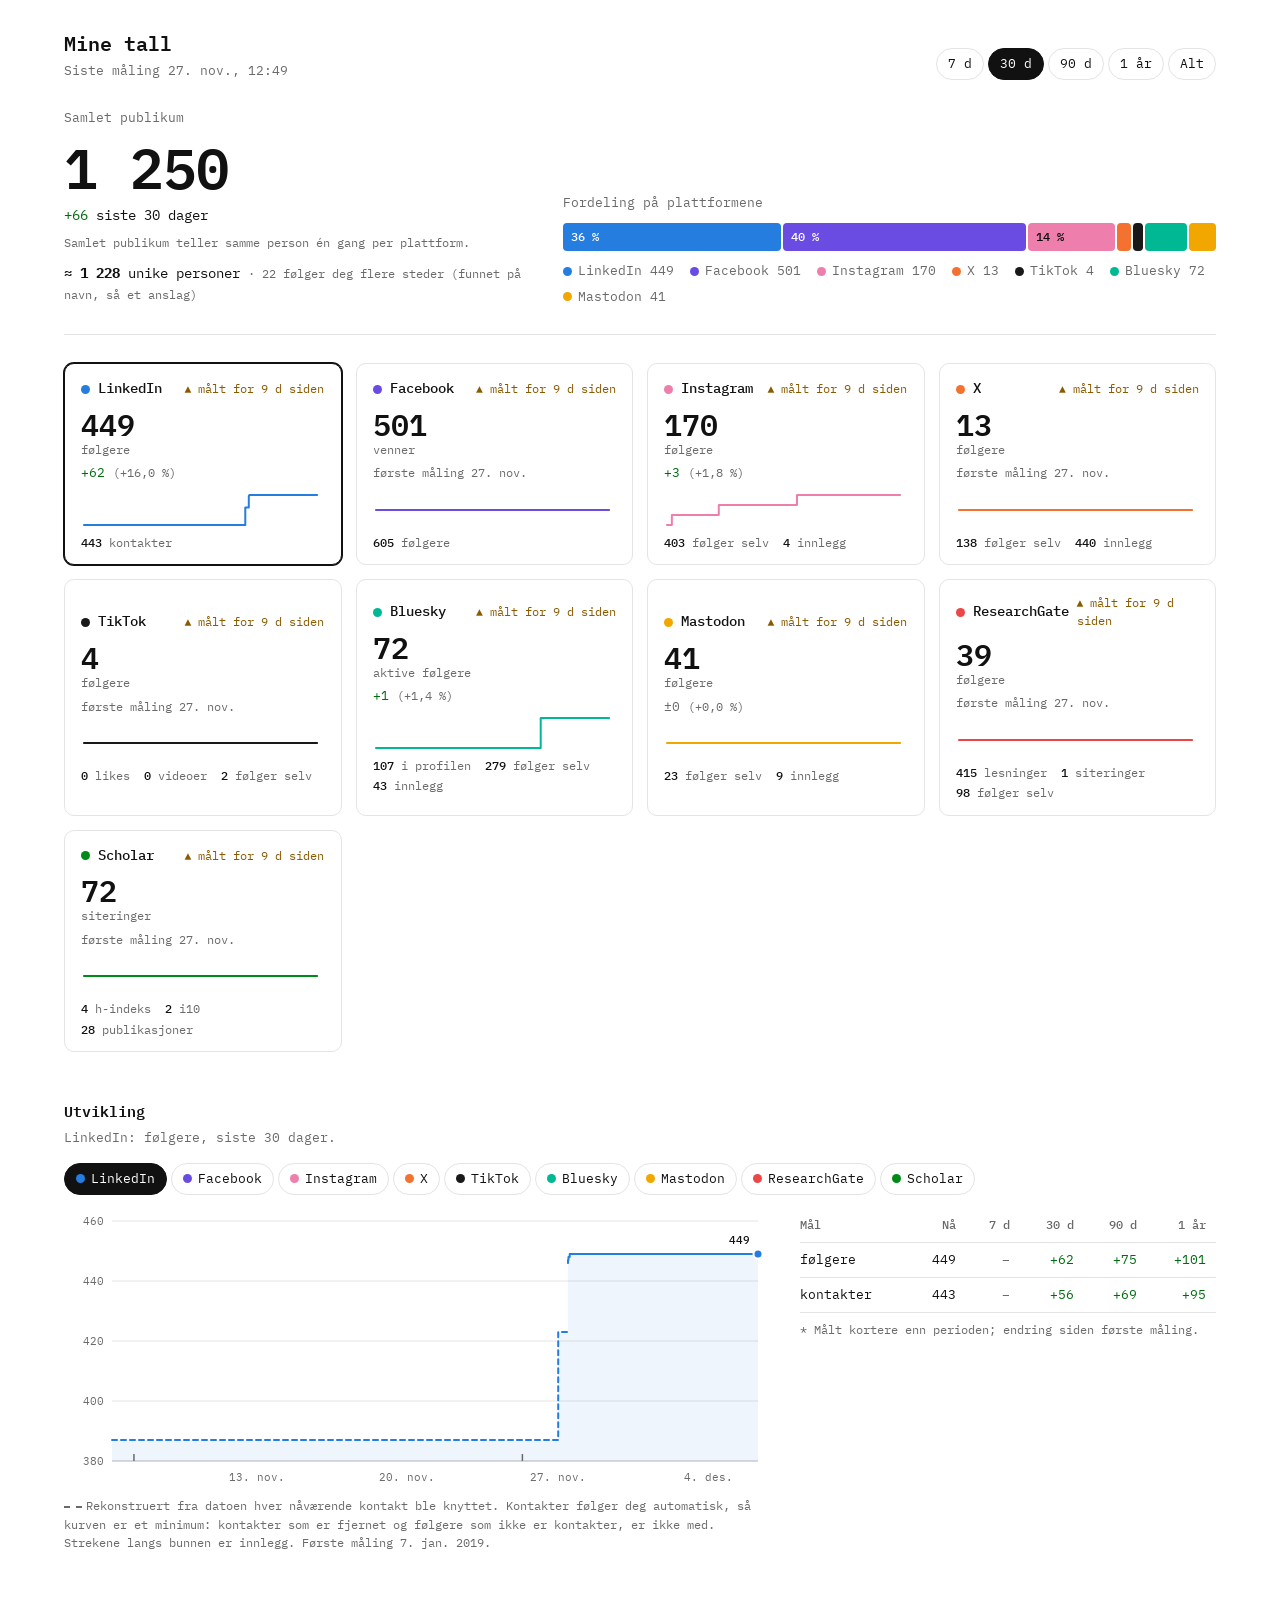
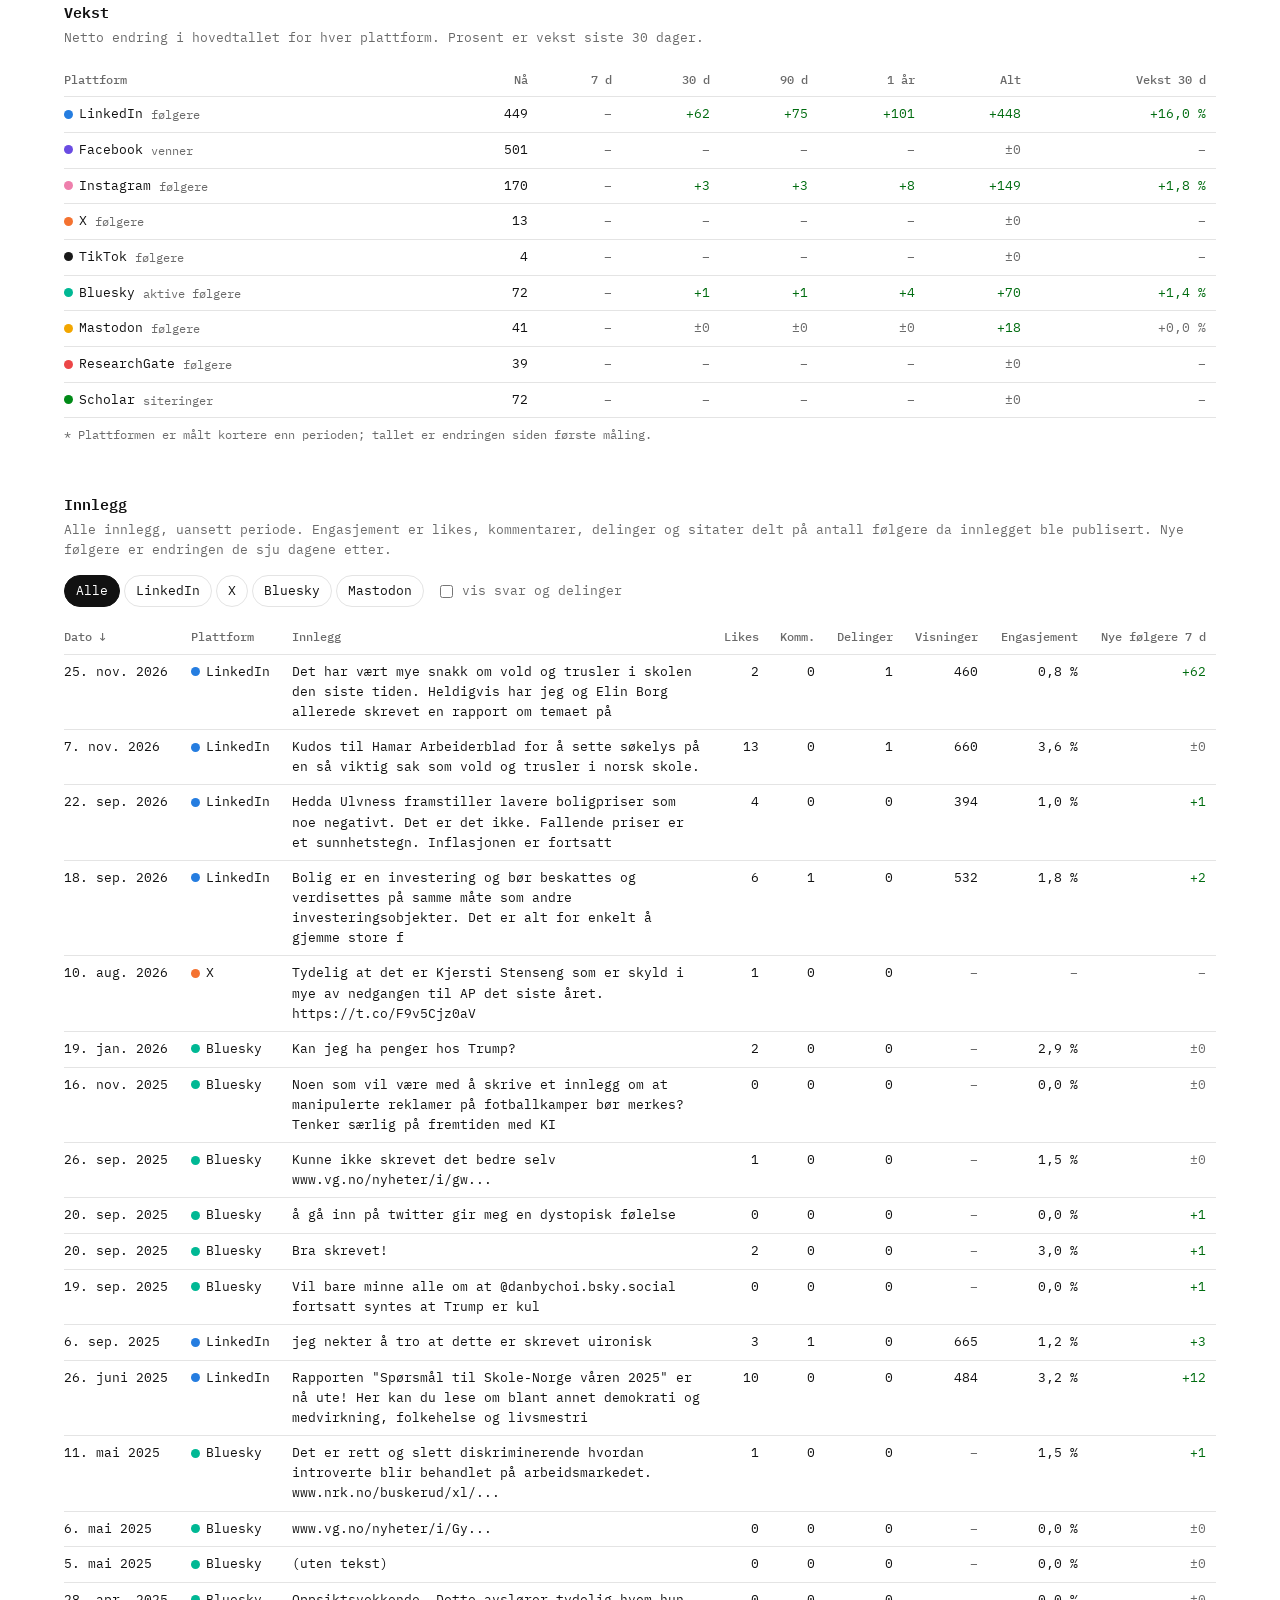
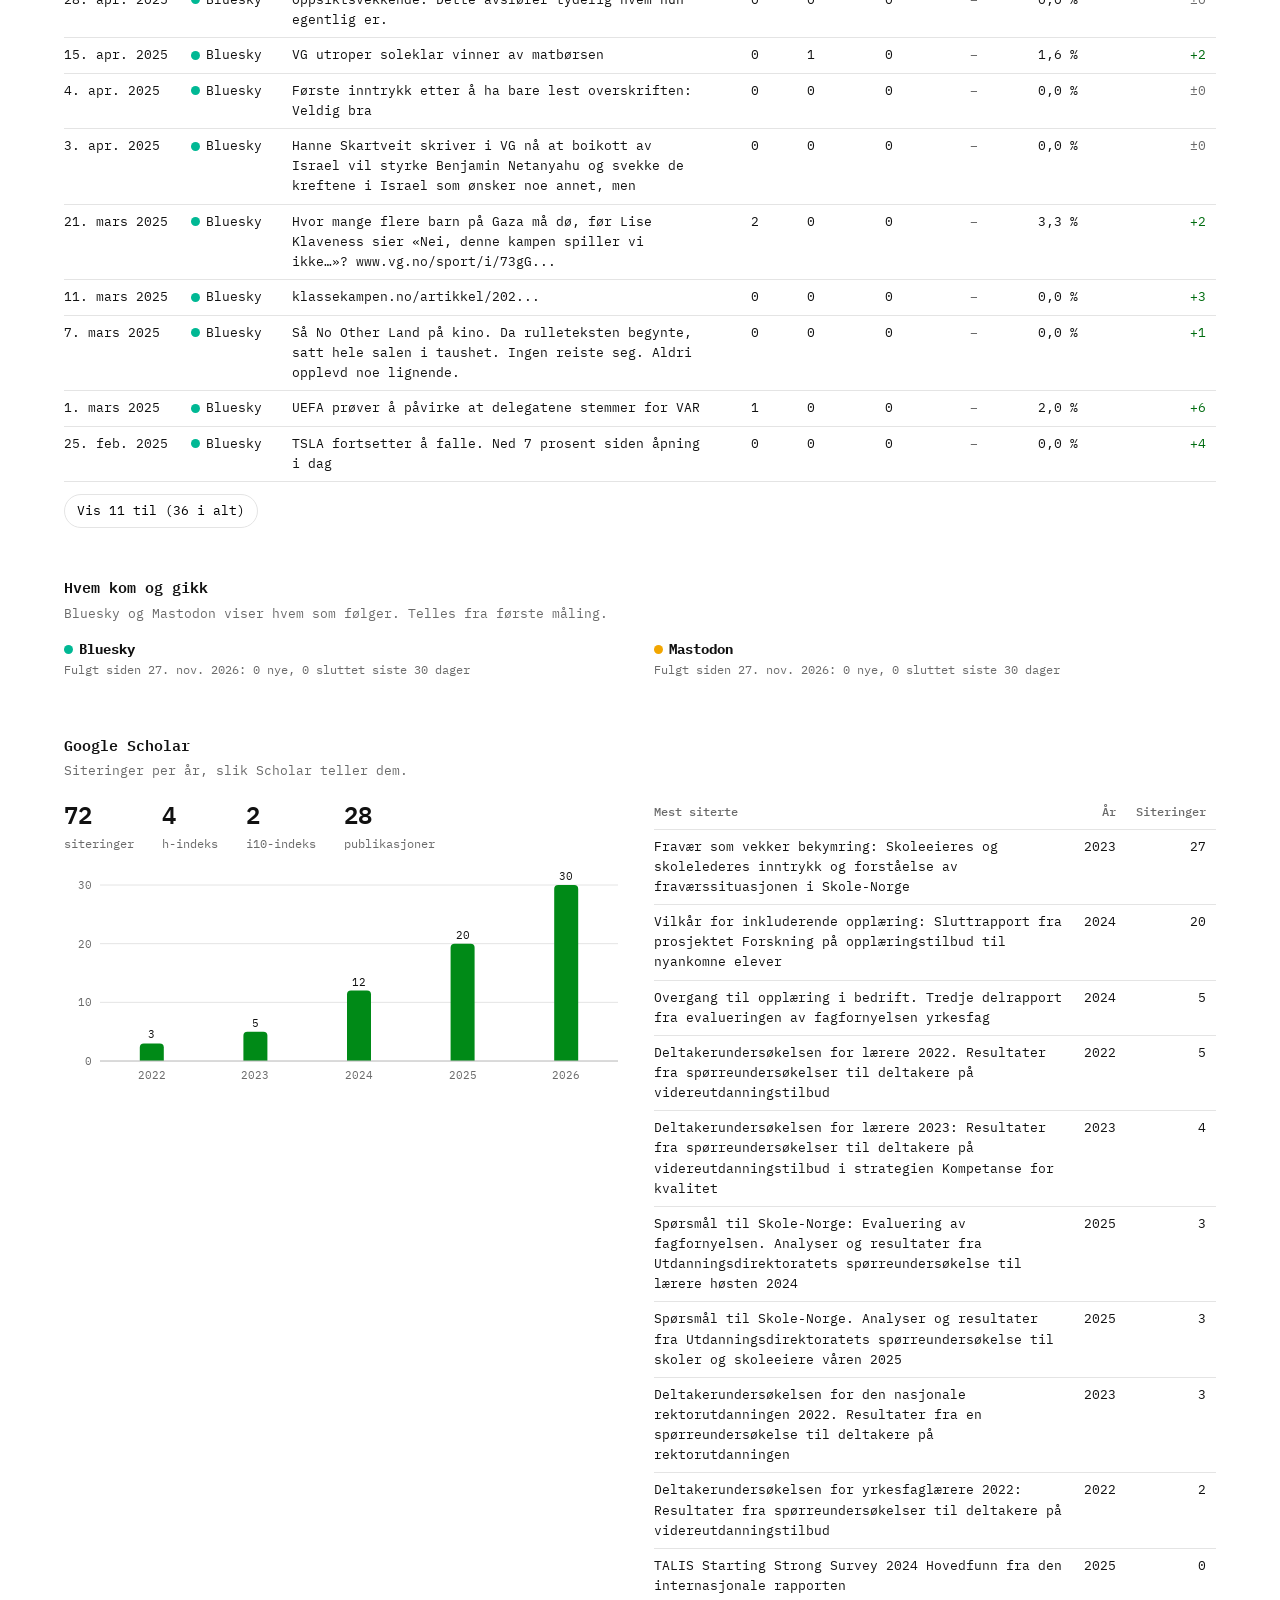
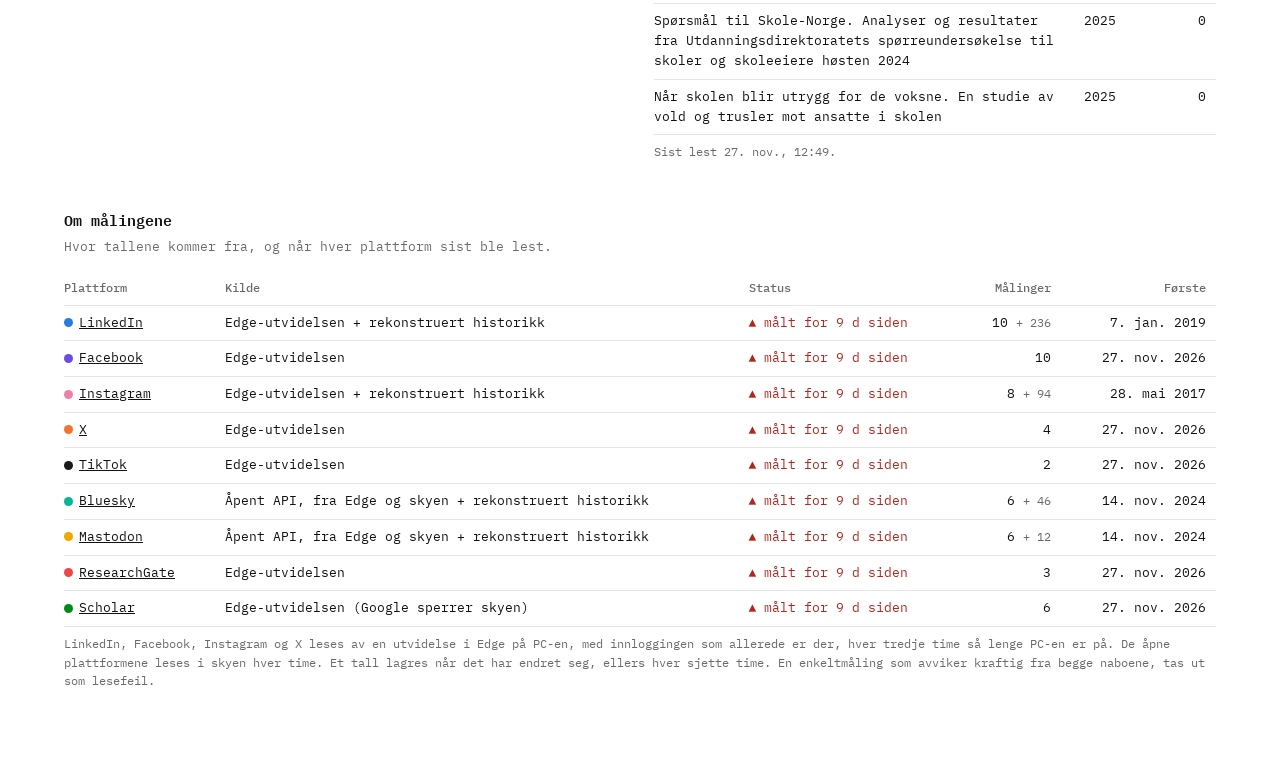
==== tall/index.html @ 657dd89b "Tall: unike personer ved siden av samlet publikum" ====
<!doctype html>
<html lang="nb">
<head>
<meta charset="utf-8">
<meta name="viewport" content="width=device-width, initial-scale=1">
<meta name="robots" content="noindex, nofollow">
<title>Mine tall</title>
<link rel="icon" href="/favicon.svg" type="image/svg+xml">
<link rel="preconnect" href="https://fonts.googleapis.com">
<link rel="preconnect" href="https://fonts.gstatic.com" crossorigin>
<link href="https://fonts.googleapis.com/css2?family=IBM+Plex+Mono:wght@400;500;600&display=swap" rel="stylesheet">
<meta name="theme-color" content="#ffffff">
<style>
:root{
  color-scheme: light only;
  --papir:#ffffff; --plan:#f7f7f7; --blekk:#111111; --gra:#6a6a6a; --svak:#9a9a9a;
  --strek:#e4e4e4; --akse:#c2c2c2; --bla:#0000ee;
  --opp:#006c10; --ned:#b3261e; --advarsel:#8a5a00;
  --mono:'IBM Plex Mono', ui-monospace, 'SFMono-Regular', Menlo, Consolas, monospace;
}
*{box-sizing:border-box}
html,body{background:var(--papir);color:var(--blekk);margin:0}
body{font-family:var(--mono);font-size:14px;line-height:1.55;-webkit-text-size-adjust:100%}
a{color:var(--bla)}
.side{max-width:1200px;margin:0 auto;padding:28px 24px 80px;overflow-x:clip}
header{display:flex;flex-wrap:wrap;gap:12px 24px;align-items:flex-end;justify-content:space-between;margin-bottom:28px}
h1{font-size:20px;font-weight:600;margin:0}
.under{color:var(--gra);font-size:12.5px;margin-top:2px}
h2{font-size:15px;font-weight:600;margin:48px 0 4px}
.h2under{color:var(--gra);font-size:12.5px;margin:0 0 16px}
.perioder{display:flex;gap:4px;flex-wrap:wrap}
.perioder button,.faner button,.filter button{font:inherit;font-size:13px;border:1px solid var(--strek);background:var(--papir);color:var(--blekk);padding:5px 11px;border-radius:999px;cursor:pointer}
.perioder button:hover,.faner button:hover,.filter button:hover{background:var(--plan)}
.perioder button[aria-pressed=true],.faner button[aria-pressed=true],.filter button[aria-pressed=true]{background:var(--blekk);color:var(--papir);border-color:var(--blekk)}
.prikk{display:inline-block;width:9px;height:9px;border-radius:50%;flex:none}

/* Toppen: samlet publikum */
.topp{display:grid;grid-template-columns:minmax(0,1fr) minmax(0,1.4fr);gap:32px;align-items:end;padding-bottom:28px;border-bottom:1px solid var(--strek)}
.helt{font-size:56px;font-weight:600;line-height:1;letter-spacing:-.02em}
.helt-merke{color:var(--gra);font-size:13px;margin-bottom:10px}
.endring{font-size:14px;margin-top:10px}
.opp{color:var(--opp)} .ned{color:var(--ned)} .null{color:var(--gra)}
.fordeling .bar{display:flex;gap:2px;height:28px;margin:8px 0 10px}
.fordeling{min-width:0}
.fordeling .bar div{border-radius:4px;overflow:hidden;color:#fff;font-size:12px;font-weight:500;display:flex;align-items:center;padding-left:8px;white-space:nowrap;overflow:visible;min-width:0}
.fordeling .bar div.lys{color:#0b0b0b}
.forklaring{display:flex;flex-wrap:wrap;gap:6px 16px;font-size:12.5px;color:var(--gra)}
.forklaring span{display:inline-flex;align-items:center;gap:6px}

/* Flisene */
.fliser{display:grid;grid-template-columns:repeat(auto-fill,minmax(250px,1fr));gap:14px;margin-top:28px}
.fliser>*{min-width:0}
.flis{border:1px solid var(--strek);border-radius:10px;padding:14px 16px 12px;cursor:pointer;background:var(--papir);text-align:left;font:inherit;color:inherit;display:block;width:100%}
.flis:hover{border-color:var(--akse)}
.flis[aria-pressed=true]{border-color:var(--blekk);box-shadow:0 0 0 1px var(--blekk)}
.flis .navn{display:flex;align-items:center;gap:8px;font-weight:500}
.flis .status{margin-left:auto;font-size:11.5px;color:var(--svak);font-weight:400}
.flis .status.varsel{color:var(--advarsel)}
.flis .verdi{font-size:30px;font-weight:600;margin-top:8px;line-height:1.1}
.flis .enhet{color:var(--gra);font-size:12px}
.flis .delta{font-size:13px;margin-top:4px}
.flis svg{display:block;margin-top:8px}
.flis .sekundaer{display:flex;flex-wrap:wrap;gap:2px 14px;color:var(--gra);font-size:12px;margin-top:6px}
.flis .sekundaer b{color:var(--blekk);font-weight:500}
.flis.tom .verdi{color:var(--svak);font-size:18px;font-weight:500}

/* Detaljgrafen */
.detalj{display:grid;grid-template-columns:minmax(0,1.7fr) minmax(0,1fr);gap:28px;align-items:start}
.graf{position:relative}
.graf svg{display:block;width:100%;overflow:visible}
.graf text{font-family:var(--mono);font-size:11px;fill:var(--gra)}
.tips{position:absolute;pointer-events:none;background:var(--papir);border:1px solid var(--strek);border-radius:6px;padding:6px 9px;font-size:12px;box-shadow:0 2px 10px rgba(0,0,0,.08);white-space:nowrap;display:none;z-index:5;max-width:320px}
.tips .t{color:var(--gra)}
.tips .tekst{white-space:normal;max-width:300px;color:var(--gra);margin-top:3px}
.faner,.filter{display:flex;flex-wrap:wrap;gap:4px;margin-bottom:14px;align-items:center}
.merknad{color:var(--gra);font-size:12px;margin-top:8px}
.merknad .strek{display:inline-block;width:18px;border-top:2px dashed var(--gra);vertical-align:middle;margin-right:4px}

/* Tabeller */
table{border-collapse:collapse;width:100%;font-size:13px}
th,td{padding:7px 10px;text-align:right;border-bottom:1px solid var(--strek);font-variant-numeric:tabular-nums;vertical-align:top}
th{font-weight:500;color:var(--gra);font-size:12px;white-space:nowrap}
th:first-child,td:first-child{text-align:left;padding-left:0}
td.tekst,th.tekst{text-align:left}
td.tekst{max-width:420px}
td.tekst a{color:var(--blekk);text-decoration:none}
td.tekst a:hover{text-decoration:underline}
th.sorter{cursor:pointer;user-select:none}
th.sorter:hover{color:var(--blekk)}
th[aria-sort]::after{content:" ↓"}
th[aria-sort=ascending]::after{content:" ↑"}
.rull{overflow-x:auto;-webkit-overflow-scrolling:touch}
.plattform{display:inline-flex;align-items:center;gap:6px;white-space:nowrap}
.liten{font-size:12px;color:var(--gra)}
.mer{font:inherit;font-size:13px;margin-top:12px;border:1px solid var(--strek);background:var(--papir);padding:6px 12px;border-radius:999px;cursor:pointer}
label.valg{font-size:12.5px;color:var(--gra);margin-left:8px;display:inline-flex;gap:6px;align-items:center;cursor:pointer}

.to{display:grid;grid-template-columns:1fr 1fr;gap:28px}
.folk ul{list-style:none;padding:0;margin:6px 0 0;font-size:12.5px}
.folk li{padding:3px 0;border-bottom:1px solid var(--strek);display:flex;justify-content:space-between;gap:10px}
.tall3{display:flex;gap:28px;flex-wrap:wrap;margin-bottom:12px}
.tall3 div b{display:block;font-size:24px;font-weight:600}
.tall3 div span{color:var(--gra);font-size:12px}
.feil{color:var(--ned)}

@media (max-width:820px){
  .side{padding:20px 16px 60px}
  .topp,.detalj,.to{grid-template-columns:minmax(0,1fr)}
  .helt{font-size:48px}
  .fliser{grid-template-columns:repeat(2,minmax(0,1fr));gap:10px}
  .flis{padding:12px}
  .flis .navn{flex-wrap:wrap}
  .flis .status{margin-left:0;width:100%}
  .flis .verdi{font-size:24px}
  td.tekst{min-width:220px}
}
</style>
</head>
<body>
<div class="side">
  <header>
    <div>
      <h1>Mine tall</h1>
      <div class="under" id="oppdatert">Laster …</div>
    </div>
    <div class="perioder" id="perioder" role="group" aria-label="Periode"></div>
  </header>

  <section class="topp">
    <div>
      <div class="helt-merke">Samlet publikum</div>
      <div class="helt" id="total">–</div>
      <div class="endring" id="totalEndring"></div>
      <div class="merknad" id="totalMerknad"></div>
      <div class="endring" id="unike"></div>
    </div>
    <div class="fordeling">
      <div class="helt-merke">Fordeling på plattformene</div>
      <div class="bar" id="fordeling" role="img"></div>
      <div class="forklaring" id="fordelingForklaring"></div>
    </div>
  </section>

  <div class="fliser" id="fliser"></div>

  <h2>Utvikling</h2>
  <p class="h2under" id="detaljUnder">Velg en plattform over eller her.</p>
  <div class="faner" id="faner" role="group" aria-label="Plattform"></div>
  <div class="detalj">
    <div>
      <div class="graf" id="graf"></div>
      <div class="merknad" id="grafMerknad"></div>
    </div>
    <div class="rull" id="detaljTabell"></div>
  </div>

  <h2>Vekst</h2>
  <p class="h2under">Netto endring i hovedtallet for hver plattform. Prosent er vekst siste 30 dager.</p>
  <div class="rull" id="vekst"></div>

  <h2>Innlegg</h2>
  <p class="h2under">Alle innlegg, uansett periode. Engasjement er likes, kommentarer, delinger og sitater delt på antall følgere da innlegget ble publisert. Nye følgere er endringen de sju dagene etter.</p>
  <div class="filter" id="innleggFilter"></div>
  <div class="rull" id="innlegg"></div>

  <h2>Hvem kom og gikk</h2>
  <p class="h2under">Bluesky og Mastodon viser hvem som følger. Telles fra første måling.</p>
  <div class="to folk" id="folk"></div>

  <h2>Google Scholar</h2>
  <p class="h2under">Siteringer per år, slik Scholar teller dem.</p>
  <div class="to">
    <div><div class="tall3" id="scholarTall"></div><div class="graf" id="scholarGraf"></div></div>
    <div class="rull" id="scholarPub"></div>
  </div>

  <h2>Om målingene</h2>
  <p class="h2under">Hvor tallene kommer fra, og når hver plattform sist ble lest.</p>
  <div class="rull" id="kilder"></div>
</div>

<div class="tips" id="tips"></div>

<script>
"use strict";
// ---------- Oppsett ----------
const P = {
  linkedin:  { navn: "LinkedIn",  farge: "#257de0", hoved: "folgere", enhet: "følgere", andre: [["kontakter", "kontakter"]], kilde: "Edge-utvidelsen",
    rek: "Rekonstruert fra datoen hver nåværende kontakt ble knyttet. Kontakter følger deg automatisk, så kurven er et minimum: kontakter som er fjernet og følgere som ikke er kontakter, er ikke med.", lenke: "https://www.linkedin.com/in/orjansamuelsen/" },
  facebook:  { navn: "Facebook",  farge: "#6a4ce2", hoved: "venner", enhet: "venner", andre: [["folgere", "følgere"]], kilde: "Edge-utvidelsen",
    rek: "Rekonstruert fra datoen hver nåværende venn ble venn (dataeksport). Venner som er fjernet, er ikke med, så kurven er et minimum.", lenke: "https://www.facebook.com/" },
  instagram: { navn: "Instagram", farge: "#ee7fac", hoved: "folgere", enhet: "følgere", andre: [["folger", "følger selv"], ["innlegg", "innlegg"]], kilde: "Edge-utvidelsen", lenke: "https://www.instagram.com/", lys: true },
  x:         { navn: "X",         farge: "#f47230", hoved: "folgere", enhet: "følgere", andre: [["folger", "følger selv"], ["innlegg", "innlegg"]], kilde: "Edge-utvidelsen", lenke: "https://x.com/orjansamuelsen", lys: true },
  tiktok:    { navn: "TikTok",    farge: "#191919", hoved: "folgere", enhet: "følgere", andre: [["likes", "likes"], ["videoer", "videoer"], ["folger", "følger selv"]], kilde: "Edge-utvidelsen", lenke: "https://www.tiktok.com/@samueelsen" },
  bluesky:   { navn: "Bluesky",   farge: "#00b894", hoved: "folgere_aktive", enhet: "aktive følgere", andre: [["folgere", "i profilen"], ["folger", "følger selv"], ["innlegg", "innlegg"]], kilde: "Åpent API, fra Edge og skyen", lenke: "https://bsky.app/profile/orjansamuelsen.no", lys: true },
  mastodon:  { navn: "Mastodon",  farge: "#f2a600", hoved: "folgere", enhet: "følgere", andre: [["folger", "følger selv"], ["innlegg", "innlegg"]], kilde: "Åpent API, fra Edge og skyen", lenke: "https://mastodon.social/@orjansamuelsen", lys: true },
  researchgate: { navn: "ResearchGate", farge: "#ec4647", hoved: "folgere", enhet: "følgere", andre: [["lesninger", "lesninger"], ["siteringer", "siteringer"], ["folger", "følger selv"]], kilde: "Edge-utvidelsen", lenke: "https://www.researchgate.net/profile/Orjan-Samuelsen-2", ikkePublikum: true },
  scholar:   { navn: "Scholar",   farge: "#008a17", hoved: "siteringer", enhet: "siteringer", andre: [["h_indeks", "h-indeks"], ["i10_indeks", "i10"], ["publikasjoner", "publikasjoner"]], kilde: "Edge-utvidelsen (Google sperrer skyen)", lenke: "https://scholar.google.com/citations?user=1qEn9ZQAAAAJ", ikkePublikum: true },
};
const REKKEFOLGE = ["linkedin", "facebook", "instagram", "x", "tiktok", "bluesky", "mastodon", "researchgate", "scholar"];
const PERIODER = [["7 d", 7], ["30 d", 30], ["90 d", 90], ["1 år", 365], ["Alt", null]];
const DAG = 864e5;
const NAA = Date.now();
const nf = new Intl.NumberFormat("nb-NO");
const pf = new Intl.NumberFormat("nb-NO", { maximumFractionDigits: 1, minimumFractionDigits: 1 });
const datoKort = new Intl.DateTimeFormat("nb-NO", { day: "numeric", month: "short" });
const datoAar = new Intl.DateTimeFormat("nb-NO", { day: "numeric", month: "short", year: "numeric" });
const maaned = new Intl.DateTimeFormat("nb-NO", { month: "short", year: "2-digit" });
const tidF = new Intl.DateTimeFormat("nb-NO", { day: "numeric", month: "short", hour: "2-digit", minute: "2-digit" });

const S = { periode: 30, valgt: "linkedin", innleggFilter: "alle", visSvar: false, sorter: ["tid", -1], visAntall: 25 };
try { Object.assign(S, JSON.parse(localStorage.getItem("tall-valg") || "{}")); } catch (e) {}
function husk() { try { localStorage.setItem("tall-valg", JSON.stringify({ periode: S.periode, valgt: S.valgt })); } catch (e) {} }

// ---------- Data ----------
const D = { serier: {}, innlegg: [], status: {}, scholar: null, folgere: {} };

async function hentTekst(fil) {
  try { const r = await fetch("data/" + fil, { cache: "no-cache" }); return r.ok ? await r.text() : null; } catch (e) { return null; }
}
async function hentJson(fil) { const t = await hentTekst(fil); try { return t ? JSON.parse(t) : null; } catch (e) { return null; } }

function lesCsv(t) {
  if (!t) return [];
  const [hode, ...linjer] = t.trim().split(/\r?\n/);
  const k = hode.split(",");
  return linjer.filter(Boolean).map((l) => { const v = l.split(","); const o = {}; k.forEach((n, i) => (o[n] = v[i])); return o; });
}

// En enkeltmåling som skiller seg kraftig fra begge naboene, mens naboene er enige, er en lesefeil og tas ut.
function rens(punkter) {
  return punkter.filter((p, i) => {
    if (i === 0 || i === punkter.length - 1 || p.kilde === "rekonstruert") return true;
    const a = punkter[i - 1].v, b = punkter[i + 1].v, v = p.v;
    const avvik = (x) => Math.abs(v - x) > Math.max(3, 0.25 * Math.max(x, 1));
    const enige = Math.abs(a - b) <= Math.max(2, 0.1 * Math.max(a, 1));
    return !(avvik(a) && avvik(b) && enige);
  });
}

function serie(pl, maal) { return (D.serier[pl] && D.serier[pl][maal]) || []; }
// Verdien på et tidspunkt: siste måling før eller lik tidspunktet
function verdiVed(s, t) {
  let v; for (const p of s) { if (p.t <= t) v = p; else break; } return v;
}
function siste(s) { return s[s.length - 1]; }

function endring(s, dager) {
  const n = siste(s); if (!n) return null;
  if (dager == null) return { d: n.v - s[0].v, fra: s[0], delvis: false };
  const start = NAA - dager * DAG;
  let f = verdiVed(s, start), delvis = false;
  if (!f) { f = s[0]; delvis = true; }
  if (delvis && n.t - f.t < DAG) return { d: 0, fra: f, delvis, ingen: true, kort: true };
  if (f === n) return { d: 0, fra: f, delvis, ingen: true };
  const forrigeStart = verdiVed(s, start - dager * DAG);
  const forrige = (!delvis && forrigeStart) ? f.v - forrigeStart.v : null;
  return { d: n.v - f.v, fra: f, delvis, forrige, pst: f.v > 0 ? (n.v - f.v) / f.v * 100 : null };
}

// ---------- Format ----------
function tegn(d) { return d > 0 ? "+" + nf.format(d) : d < 0 ? "−" + nf.format(-d) : "±0"; }
function klasse(d) { return d > 0 ? "opp" : d < 0 ? "ned" : "null"; }
function siden(t) {
  const m = (NAA - t) / 6e4;
  if (m < 60) return "for " + Math.max(1, Math.round(m)) + " min siden";
  if (m < 48 * 60) return "for " + Math.round(m / 60) + " t siden";
  return "for " + Math.round(m / 1440) + " d siden";
}
function periodeNavn() { const p = PERIODER.find((x) => x[1] === S.periode); return p ? (p[1] ? "siste " + p[0].replace(" d", " dager").replace("1 år", "året") : "hele perioden") : ""; }
function esc(s) { return String(s ?? "").replace(/[&<>"]/g, (c) => ({ "&": "&amp;", "<": "&lt;", ">": "&gt;", '"': "&quot;" }[c])); }

// ---------- Tips ----------
const tips = document.getElementById("tips");
function visTips(html, x, y) {
  tips.innerHTML = html; tips.style.display = "block";
  const b = tips.offsetWidth, h = tips.offsetHeight;
  let l = x + 14, t = y - h - 10;
  if (l + b > window.innerWidth - 8) l = x - b - 14;
  if (t < 8) t = y + 16;
  tips.style.left = (l + window.scrollX) + "px"; tips.style.top = (t + window.scrollY) + "px";
}
function skjulTips() { tips.style.display = "none"; }

// ---------- Akser ----------
function pene(min, maks, n = 4) {
  if (min === maks) { min = Math.max(0, min - 1); maks = maks + 1; }
  const steg0 = (maks - min) / n, mag = Math.pow(10, Math.floor(Math.log10(steg0)));
  const steg = Math.max(1, [1, 2, 2.5, 5, 10].map((m) => m * mag).find((s) => s >= steg0) || 10 * mag);
  const a = Math.floor(min / steg) * steg, b = Math.ceil(maks / steg) * steg;
  const ut = []; for (let v = a; v <= b + steg / 2; v += steg) ut.push(Math.round(v * 100) / 100);
  return ut;
}
function tidsmerker(fra, til, bredde) {
  const span = til - fra, maks = Math.max(2, Math.floor(bredde / 80));
  const kand = [1, 2, 7, 14, 30.44, 61, 91.3, 182.6, 365.25].map((d) => d * DAG);
  const steg = kand.find((k) => span / k <= maks) || kand[kand.length - 1];
  const ut = [];
  if (steg >= 30 * DAG) {
    const d = new Date(fra); d.setDate(1); d.setHours(0, 0, 0, 0);
    const m = Math.round(steg / (30.44 * DAG));
    while (d.getTime() <= til) { if (d.getTime() >= fra) ut.push({ t: d.getTime(), tekst: maaned.format(d) }); d.setMonth(d.getMonth() + m); }
  } else {
    const d = new Date(fra); d.setHours(0, 0, 0, 0);
    while (d.getTime() <= til) { if (d.getTime() >= fra) ut.push({ t: d.getTime(), tekst: datoKort.format(d) }); d.setTime(d.getTime() + steg); d.setHours(0, 0, 0, 0); }
  }
  return ut;
}

// ---------- Linjegraf ----------
function linjegraf(el, s, o) {
  el.innerHTML = "";
  const B = el.clientWidth || 600, H = o.hoyde || 280, ml = 48, mr = 14, mt = 12, mb = 28;
  if (!s.length) { el.innerHTML = `<div class="merknad" style="height:${H}px;display:flex;align-items:center;justify-content:center;border:1px dashed var(--strek);border-radius:8px">Ingen målinger ennå</div>`; return; }
  const fra = Math.max(o.fra ?? s[0].t, s[0].t), til = NAA;
  if (til - fra < DAG) { el.innerHTML = `<div class="merknad" style="height:${H}px;display:flex;flex-direction:column;gap:6px;align-items:center;justify-content:center;border:1px dashed var(--strek);border-radius:8px;text-align:center;padding:16px"><b style="font-size:28px;color:var(--blekk)">${nf.format(siste(s).v)}</b>Målt siden ${tidF.format(new Date(s[0].t))}. Grafen tegnes når det finnes mer enn ett døgn med målinger.</div>`; return; }
  const synlige = s.filter((p) => p.t >= fra);
  const start = verdiVed(s, fra);
  const pkt = (start && start.t < fra ? [{ ...start, t: fra }] : []).concat(synlige);
  if (!pkt.length) pkt.push({ ...siste(s), t: fra });
  pkt.push({ ...siste(pkt), t: til, kunt: true });
  const vs = pkt.map((p) => p.v), lo = Math.min(...vs), hi = Math.max(...vs);
  const yt = pene(lo, hi);
  const y0 = yt[0], y1 = yt[yt.length - 1];
  const X = (t) => ml + (t - fra) / Math.max(1, til - fra) * (B - ml - mr);
  const Y = (v) => mt + (1 - (v - y0) / Math.max(1e-9, y1 - y0)) * (H - mt - mb);
  let svg = `<svg width="${B}" height="${H}" role="img" aria-label="${esc(o.navn)}">`;
  for (const v of yt) svg += `<line x1="${ml}" x2="${B - mr}" y1="${Y(v)}" y2="${Y(v)}" stroke="var(--strek)"/><text x="${ml - 8}" y="${Y(v) + 4}" text-anchor="end">${nf.format(v)}</text>`;
  for (const m of tidsmerker(fra, til, B - ml - mr)) svg += `<text x="${X(m.t)}" y="${H - 8}" text-anchor="middle">${m.tekst}</text>`;
  svg += `<line x1="${ml}" x2="${B - mr}" y1="${H - mb}" y2="${H - mb}" stroke="var(--akse)"/>`;
  // Trappelinje: verdien står til neste måling. Rekonstruert del stiplet.
  const segs = []; let cur = null;
  for (let i = 0; i < pkt.length; i++) {
    const p = pkt[i], r = p.kilde === "rekonstruert";
    if (!cur || cur.r !== r) { if (cur) cur.d += ` L${X(p.t)},${Y(cur.sistV)}`; cur = { r, d: `M${X(p.t)},${Y(p.v)}`, sistV: p.v }; segs.push(cur); }
    else cur.d += ` L${X(p.t)},${Y(cur.sistV)} L${X(p.t)},${Y(p.v)}`;
    cur.sistV = p.v;
  }
  const flate = `M${X(pkt[0].t)},${Y(y0)} ` + pkt.map((p, i) => (i ? `L${X(p.t)},${Y(pkt[i - 1].v)} ` : "") + `L${X(p.t)},${Y(p.v)}`).join(" ") + ` L${X(til)},${Y(y0)} Z`;
  svg += `<path d="${flate}" fill="${o.farge}" fill-opacity="0.08"/>`;
  for (const g of segs) svg += `<path d="${g.d}" fill="none" stroke="${o.farge}" stroke-width="2" stroke-linejoin="round" stroke-linecap="round" ${g.r ? 'stroke-dasharray="5 4"' : ""}/>`;
  // Innlegg som små streker langs bunnen
  const innl = (o.innlegg || []).filter((x) => x.t >= fra);
  for (const x of innl) svg += `<line x1="${X(x.t)}" x2="${X(x.t)}" y1="${H - mb - 7}" y2="${H - mb}" stroke="var(--gra)" stroke-width="1.5"/>`;
  const sl = siste(s);
  svg += `<circle cx="${X(til)}" cy="${Y(sl.v)}" r="4.5" fill="${o.farge}" stroke="var(--papir)" stroke-width="2"/>`;
  svg += `<text x="${X(til) - 8}" y="${Y(sl.v) - 10}" text-anchor="end" style="fill:var(--blekk);font-weight:500">${nf.format(sl.v)}</text>`;
  svg += `<line id="kryss" x1="0" x2="0" y1="${mt}" y2="${H - mb}" stroke="var(--akse)" visibility="hidden"/><circle id="kryssP" r="4.5" fill="${o.farge}" stroke="var(--papir)" stroke-width="2" visibility="hidden"/>`;
  svg += `<rect x="${ml}" y="0" width="${B - ml - mr}" height="${H}" fill="transparent" id="flate"/></svg>`;
  el.innerHTML = svg;
  const flateEl = el.querySelector("#flate"), kryss = el.querySelector("#kryss"), kp = el.querySelector("#kryssP");
  const ekte = s;
  flateEl.addEventListener("mousemove", (e) => {
    const r = el.getBoundingClientRect(), mx = e.clientX - r.left;
    const t = fra + (mx - ml) / (B - ml - mr) * (til - fra);
    const nær = innl.find((x) => Math.abs(X(x.t) - mx) < 4 && e.clientY - r.top > H - mb - 16);
    const p = verdiVed(ekte, t) || ekte[0];
    kryss.setAttribute("x1", mx); kryss.setAttribute("x2", mx); kryss.setAttribute("visibility", "visible");
    kp.setAttribute("cx", mx); kp.setAttribute("cy", Y(p.v)); kp.setAttribute("visibility", "visible");
    let h = `<div class="t">${tidF.format(new Date(t))}</div><b>${nf.format(p.v)}</b> ${esc(o.enhet)}${p.kilde === "rekonstruert" ? ' <span class="t">(rekonstruert)</span>' : ""}`;
    if (nær) h += `<div class="tekst">Innlegg: ${esc(nær.tekst.slice(0, 120))}</div>`;
    visTips(h, e.clientX, e.clientY);
  });
  flateEl.addEventListener("mouseleave", () => { kryss.setAttribute("visibility", "hidden"); kp.setAttribute("visibility", "hidden"); skjulTips(); });
}

function minigraf(s, farge, fra) {
  const B = 220, H = 36;
  const pkt = s.filter((p) => p.t >= fra); const st = verdiVed(s, fra);
  if (st && st.t < fra) pkt.unshift({ ...st, t: fra });
  if (!pkt.length) return "";
  pkt.push({ ...siste(pkt), t: NAA });
  const vs = pkt.map((p) => p.v), lo = Math.min(...vs), hi = Math.max(...vs);
  const t0 = pkt[0].t;
  const X = (t) => 2 + (t - t0) / Math.max(1, NAA - t0) * (B - 8);
  const Y = (v) => hi === lo ? H / 2 : 3 + (1 - (v - lo) / (hi - lo)) * (H - 6);
  let d = `M${X(pkt[0].t)},${Y(pkt[0].v)}`;
  for (let i = 1; i < pkt.length; i++) d += ` L${X(pkt[i].t)},${Y(pkt[i - 1].v)} L${X(pkt[i].t)},${Y(pkt[i].v)}`;
  const sl = pkt[pkt.length - 1];
  return `<svg width="100%" height="${H}" viewBox="0 0 ${B} ${H}" preserveAspectRatio="none" aria-hidden="true"><path d="${d}" fill="none" stroke="${farge}" stroke-width="2" vector-effect="non-scaling-stroke" stroke-linejoin="round"/></svg>`;
}

// ---------- Visning ----------
function fraTid() { return S.periode == null ? -Infinity : NAA - S.periode * DAG; }

function statusFor(pl) {
  const s = serie(pl, P[pl].hoved), st = D.status[pl] || {};
  const sistT = Math.max(s.length ? siste(s).t : 0, st.sist_ok ? Date.parse(st.sist_ok) : 0);
  if (!sistT) return { tekst: st.melding ? "feil: " + st.melding : "ikke målt ennå", varsel: true, sistT };
  const gammel = NAA - sistT > 2 * DAG;
  if (st.ok === false && st.melding) return { tekst: "▲ " + st.melding, varsel: true, sistT };
  return { tekst: (gammel ? "▲ " : "") + "målt " + siden(sistT), varsel: gammel, sistT };
}

function visPerioder() {
  const el = document.getElementById("perioder");
  el.innerHTML = PERIODER.map(([n, d]) => `<button aria-pressed="${S.periode === d}" data-d="${d}">${n}</button>`).join("");
  el.onclick = (e) => { const b = e.target.closest("button"); if (!b) return; S.periode = b.dataset.d === "null" ? null : +b.dataset.d; husk(); alt(); };
}

function visTopp() {
  const fra = fraTid();
  let sum = 0, d = 0, maalt = 0, deler = [], sammenlign = 0, forrige = 0, harForrige = true;
  for (const pl of REKKEFOLGE) {
    if (P[pl].ikkePublikum) continue;
    const s = serie(pl, P[pl].hoved); if (!s.length) continue;
    maalt++; sum += siste(s).v; deler.push([pl, siste(s).v]);
    const e = endring(s, S.periode);
    if (e && !e.ingen) { d += e.d; if (e.forrige == null) harForrige = false; else forrige += e.forrige; }
    else if (e && e.ingen) { if (e.forrige == null) harForrige = false; }
  }
  const antall = REKKEFOLGE.filter((p) => !P[p].ikkePublikum).length;
  document.getElementById("total").textContent = maalt ? nf.format(sum) : "–";
  document.getElementById("totalEndring").innerHTML = maalt
    ? `<span class="${klasse(d)}">${tegn(d)}</span> ${periodeNavn()}` + (harForrige && S.periode ? ` <span class="liten">· forrige periode ${tegn(forrige)}</span>` : "")
    : "";
  document.getElementById("totalMerknad").textContent = (maalt < antall ? `${maalt} av ${antall} plattformer målt. ` : "") + "Samlet publikum teller samme person én gang per plattform."
  // Unike personer: samlet minus dem som er funnet på flere plattformer (sammenstilt på PC-en, navnene publiseres ikke)
  if (D.unike && maalt) {
    const u = sum - D.unike.overlapp;
    document.getElementById("unike").innerHTML = `<b>≈ ${nf.format(u)}</b> unike personer <span class="liten">· ${nf.format(D.unike.paa_flere)} følger deg flere steder (funnet på navn, så et anslag)</span>`;
  }
  const fe = document.getElementById("fordeling");
  fe.innerHTML = deler.map(([pl, v]) => {
    const andel = v / sum * 100;
    return `<div class="${P[pl].lys ? "lys" : ""}" style="flex:${v} 1 0;background:${P[pl].farge}" title="${P[pl].navn}: ${nf.format(v)} (${Math.round(andel)} %)">${andel >= 9 ? Math.round(andel) + " %" : ""}</div>`;
  }).join("");
  fe.setAttribute("aria-label", deler.map(([pl, v]) => `${P[pl].navn} ${v}`).join(", "));
  document.getElementById("fordelingForklaring").innerHTML = deler.map(([pl, v]) => `<span><i class="prikk" style="background:${P[pl].farge}"></i>${P[pl].navn} ${nf.format(v)}</span>`).join("");
}

function visFliser() {
  const fra = fraTid();
  const el = document.getElementById("fliser");
  el.innerHTML = REKKEFOLGE.map((pl) => {
    const c = P[pl], s = serie(pl, c.hoved), st = statusFor(pl);
    if (!s.length) return `<button class="flis tom" data-p="${pl}" aria-pressed="${S.valgt === pl}"><div class="navn"><i class="prikk" style="background:${c.farge}"></i>${c.navn}</div><div class="verdi">venter på første måling</div><div class="sekundaer">${c.andre.map(([m, n]) => { const x = siste(serie(pl, m)); return x ? `<span><b>${nf.format(x.v)}</b> ${n}</span>` : ""; }).join("")}</div><div class="sekundaer">${esc(st.tekst)}</div></button>`;
    const e = endring(s, S.periode);
    let delta = "";
    if (e && !e.ingen) delta = `<span class="${klasse(e.d)}">${tegn(e.d)}</span>` + (e.pst != null ? ` <span class="liten">(${e.pst >= 0 ? "+" : "−"}${pf.format(Math.abs(e.pst))} %)</span>` : "") + (e.delvis ? ` <span class="liten">siden ${datoKort.format(new Date(e.fra.t))}</span>` : "");
    else if (e && e.kort) delta = `<span class="liten">første måling ${datoKort.format(new Date(s[0].t))}</span>`;
    else delta = `<span class="null">±0</span>`;
    const sek = c.andre.map(([m, n]) => { const x = siste(serie(pl, m)); return x ? `<span><b>${nf.format(x.v)}</b> ${n}</span>` : ""; }).join("");
    return `<button class="flis" data-p="${pl}" aria-pressed="${S.valgt === pl}">
      <div class="navn"><i class="prikk" style="background:${c.farge}"></i>${c.navn}<span class="status ${st.varsel ? "varsel" : ""}">${esc(st.tekst)}</span></div>
      <div class="verdi">${nf.format(siste(s).v)}</div><div class="enhet">${c.enhet}</div>
      <div class="delta">${delta}</div>
      ${minigraf(s, c.farge, Math.max(fra, s[0].t))}
      <div class="sekundaer">${sek}</div></button>`;
  }).join("");
  el.onclick = (e) => { const b = e.target.closest(".flis"); if (!b) return; S.valgt = b.dataset.p; husk(); visFliser(); visDetalj(); document.getElementById("faner").scrollIntoView({ behavior: "smooth", block: "start" }); };
}

function visDetalj() {
  const pl = S.valgt, c = P[pl];
  const f = document.getElementById("faner");
  f.innerHTML = REKKEFOLGE.map((p) => `<button aria-pressed="${p === pl}" data-p="${p}"><i class="prikk" style="background:${P[p].farge};margin-right:6px"></i>${P[p].navn}</button>`).join("");
  f.onclick = (e) => { const b = e.target.closest("button"); if (!b) return; S.valgt = b.dataset.p; husk(); visFliser(); visDetalj(); };
  const s = serie(pl, c.hoved);
  const innl = D.innlegg.filter((x) => x.plattform === pl && !x.svar).map((x) => ({ t: Date.parse(x.tid), tekst: x.tekst || "" }));
  document.getElementById("detaljUnder").textContent = `${c.navn}: ${c.enhet}, ${periodeNavn()}.`;
  linjegraf(document.getElementById("graf"), s, { farge: c.farge, fra: S.periode == null ? undefined : fraTid(), navn: c.navn, enhet: c.enhet, innlegg: innl });
  const rek = s.some((p) => p.kilde === "rekonstruert");
  document.getElementById("grafMerknad").innerHTML =
    (rek ? `<span class="strek"></span>${c.rek || "Rekonstruert fra når dagens følgere begynte å følge. Det er et minimum, for de som har sluttet å følge er ikke med."} ` : "") +
    (innl.length ? "Strekene langs bunnen er innlegg. " : "") +
    (s.length ? `Første måling ${datoAar.format(new Date(s[0].t))}.` : "");
  // Tabell med alle mål
  const maal = [[c.hoved, c.enhet], ...c.andre];
  const kol = [["7 d", 7], ["30 d", 30], ["90 d", 90], ["1 år", 365]];
  let h = `<table><thead><tr><th>Mål</th><th>Nå</th>${kol.map((k) => `<th>${k[0]}</th>`).join("")}</tr></thead><tbody>`;
  for (const [m, n] of maal) {
    const ss = serie(pl, m); if (!ss.length) continue;
    h += `<tr><td>${n}</td><td>${nf.format(siste(ss).v)}</td>` + kol.map(([, d]) => { const e = endring(ss, d); return e && !e.ingen && !e.delvis ? `<td class="${klasse(e.d)}">${tegn(e.d)}</td>` : e && e.delvis && !e.ingen ? `<td class="liten" title="siden ${datoKort.format(new Date(e.fra.t))}">${tegn(e.d)}*</td>` : `<td class="null">–</td>`; }).join("") + "</tr>";
  }
  h += `</tbody></table><div class="merknad">* Målt kortere enn perioden; endring siden første måling.</div>`;
  document.getElementById("detaljTabell").innerHTML = h;
}

function visVekst() {
  const kol = [["7 d", 7], ["30 d", 30], ["90 d", 90], ["1 år", 365], ["Alt", null]];
  let h = `<table><thead><tr><th>Plattform</th><th>Nå</th>${kol.map((k) => `<th>${k[0]}</th>`).join("")}<th>Vekst 30 d</th></tr></thead><tbody>`;
  for (const pl of REKKEFOLGE) {
    const c = P[pl], s = serie(pl, c.hoved);
    h += `<tr><td><span class="plattform"><i class="prikk" style="background:${c.farge}"></i>${c.navn}</span> <span class="liten">${c.enhet}</span></td>`;
    if (!s.length) { h += `<td class="null">–</td>` + kol.map(() => `<td class="null">–</td>`).join("") + `<td class="null">–</td></tr>`; continue; }
    h += `<td>${nf.format(siste(s).v)}</td>`;
    for (const [, d] of kol) { const e = endring(s, d); h += e && !e.ingen ? `<td class="${klasse(e.d)}">${tegn(e.d)}${e.delvis ? "*" : ""}</td>` : `<td class="null">–</td>`; }
    const e = endring(s, 30);
    h += e && !e.ingen && e.pst != null ? `<td class="${klasse(e.d)}">${e.pst >= 0 ? "+" : "−"}${pf.format(Math.abs(e.pst))} %${e.delvis ? "*" : ""}</td>` : `<td class="null">–</td>`;
    h += "</tr>";
  }
  document.getElementById("vekst").innerHTML = h + `</tbody></table><div class="merknad">* Plattformen er målt kortere enn perioden; tallet er endringen siden første måling.</div>`;
}

function beregnInnlegg() {
  for (const x of D.innlegg) {
    const t = Date.parse(x.tid), s = serie(x.plattform, P[x.plattform].hoved);
    const f = verdiVed(s, t);
    const sum = (x.likes || 0) + (x.kommentarer || 0) + (x.delinger || 0) + (x.sitater || 0);
    x.t = t; x.samlet = sum;
    x.eng = f && f.v > 0 ? sum / f.v * 100 : null;
    const etter = t + 7 * DAG <= NAA ? verdiVed(s, t + 7 * DAG) : null;
    x.nye = f && etter && etter !== f ? etter.v - f.v : (f && etter ? 0 : null);
  }
}

function visInnlegg() {
  const finnes = REKKEFOLGE.filter((p) => D.innlegg.some((x) => x.plattform === p));
  const fl = document.getElementById("innleggFilter");
  fl.innerHTML = [["alle", "Alle"], ...finnes.map((p) => [p, P[p].navn])].map(([k, n]) => `<button aria-pressed="${S.innleggFilter === k}" data-k="${k}">${n}</button>`).join("")
    + `<label class="valg"><input type="checkbox" id="visSvar" ${S.visSvar ? "checked" : ""}> vis svar og delinger</label>`;
  fl.onclick = (e) => { const b = e.target.closest("button"); if (!b) return; S.innleggFilter = b.dataset.k; S.visAntall = 25; visInnlegg(); };
  fl.querySelector("#visSvar").onchange = (e) => { S.visSvar = e.target.checked; visInnlegg(); };
  const fra = fraTid();
  let r = D.innlegg.filter((x) => (S.innleggFilter === "alle" || x.plattform === S.innleggFilter) && (S.visSvar || !x.svar));
  const [k, ret] = S.sorter;
  r.sort((a, b) => ((a[k] ?? -Infinity) > (b[k] ?? -Infinity) ? 1 : (a[k] ?? -Infinity) < (b[k] ?? -Infinity) ? -1 : 0) * ret);
  const kol = [["tid", "Dato", ""], ["plattform", "Plattform", "tekst"], ["tekst", "Innlegg", "tekst"], ["likes", "Likes", ""], ["kommentarer", "Komm.", ""], ["delinger", "Delinger", ""], ["visninger", "Visninger", ""], ["eng", "Engasjement", ""], ["nye", "Nye følgere 7 d", ""]];
  const tall = (v) => v == null ? `<span class="null">–</span>` : nf.format(v);
  let h = `<table><thead><tr>${kol.map(([n, t, c]) => `<th class="sorter ${c}" data-k="${n}" ${k === n ? `aria-sort="${ret > 0 ? "ascending" : "descending"}"` : ""}>${t}</th>`).join("")}</tr></thead><tbody>`;
  for (const x of r.slice(0, S.visAntall)) {
    h += `<tr><td style="white-space:nowrap">${datoAar.format(new Date(x.t))}</td><td class="tekst"><span class="plattform"><i class="prikk" style="background:${P[x.plattform].farge}"></i>${P[x.plattform].navn}</span></td>
      <td class="tekst"><a href="${esc(x.url)}" target="_blank" rel="noopener">${esc((x.tekst || "(uten tekst)").slice(0, 140))}</a></td>
      <td>${tall(x.likes)}</td><td>${tall(x.kommentarer)}</td><td>${tall(x.delinger)}</td><td>${tall(x.visninger)}</td>
      <td>${x.eng == null ? '<span class="null">–</span>' : pf.format(x.eng) + " %"}</td>
      <td class="${x.nye == null ? "null" : klasse(x.nye)}">${x.nye == null ? "–" : tegn(x.nye)}</td></tr>`;
  }
  if (!r.length) h += `<tr><td colspan="9" class="tekst liten">Ingen innlegg ennå.</td></tr>`;
  h += `</tbody></table>`;
  if (r.length > S.visAntall) h += `<button class="mer" id="mer">Vis ${Math.min(25, r.length - S.visAntall)} til (${r.length} i alt)</button>`;
  const el = document.getElementById("innlegg");
  el.innerHTML = h;
  el.querySelectorAll("th.sorter").forEach((th) => th.onclick = () => { const n = th.dataset.k; S.sorter = [n, S.sorter[0] === n ? -S.sorter[1] : -1]; visInnlegg(); });
  const m = el.querySelector("#mer"); if (m) m.onclick = () => { S.visAntall += 25; visInnlegg(); };
}

function visFolk() {
  const el = document.getElementById("folk");
  let h = "";
  for (const pl of ["bluesky", "mastodon"]) {
    const reg = (D.folgere || {})[pl]; if (!reg) continue;
    const forste = Math.min(...Object.values(reg).map((r) => Date.parse(r.forst)));
    const fra = Math.max(fraTid(), forste + 1);
    const nye = Object.values(reg).filter((r) => Date.parse(r.forst) > forste && Date.parse(r.forst) >= fra).sort((a, b) => b.forst.localeCompare(a.forst));
    const borte = Object.values(reg).filter((r) => r.borte && Date.parse(r.borte) >= fra).sort((a, b) => b.borte.localeCompare(a.borte));
    const lenke = (r) => pl === "bluesky" ? `https://bsky.app/profile/${r.navn}` : `https://mastodon.social/@${r.navn}`;
    const li = (r, t) => `<li><a href="${esc(lenke(r))}" target="_blank" rel="noopener">${esc(r.navn)}</a><span class="liten">${datoKort.format(new Date(t))}</span></li>`;
    h += `<div><b><span class="plattform"><i class="prikk" style="background:${P[pl].farge}"></i>${P[pl].navn}</span></b>
      <div class="liten">Fulgt siden ${datoAar.format(new Date(forste))}: ${nye.length} nye, ${borte.length} sluttet ${periodeNavn()}</div>
      <ul>${nye.slice(0, 12).map((r) => li(r, Date.parse(r.forst))).join("")}${borte.slice(0, 12).map((r) => li(r, Date.parse(r.borte)).replace("<li>", '<li class="ned"><span>sluttet:</span> ')).join("")}</ul></div>`;
  }
  el.innerHTML = h || `<div class="liten">Ingen data ennå.</div>`;
}

function visScholar() {
  const s = D.scholar;
  if (!s) { document.getElementById("scholarTall").innerHTML = `<div class="liten">Ingen data ennå.</div>`; return; }
  document.getElementById("scholarTall").innerHTML = [["siteringer", "siteringer"], ["h_indeks", "h-indeks"], ["i10_indeks", "i10-indeks"]].map(([k, n]) => `<div><b>${nf.format(s[k])}</b><span>${n}</span></div>`).join("") + `<div><b>${nf.format(s.publikasjoner.length)}</b><span>publikasjoner</span></div>`;
  // Søyler per år
  const el = document.getElementById("scholarGraf");
  const aar = Object.keys(s.per_aar).sort(), v = aar.map((a) => s.per_aar[a]);
  const B = el.clientWidth || 500, H = 220, ml = 36, mr = 8, mt = 18, mb = 26;
  const yt = pene(0, Math.max(...v, 1)), y1 = yt[yt.length - 1];
  const band = (B - ml - mr) / aar.length, bw = Math.min(24, band * 0.6);
  const Y = (x) => mt + (1 - x / y1) * (H - mt - mb);
  let g = `<svg width="${B}" height="${H}" role="img" aria-label="Siteringer per år">`;
  for (const t of yt) g += `<line x1="${ml}" x2="${B - mr}" y1="${Y(t)}" y2="${Y(t)}" stroke="var(--strek)"/><text x="${ml - 8}" y="${Y(t) + 4}" text-anchor="end">${t}</text>`;
  aar.forEach((a, i) => {
    const x = ml + band * i + (band - bw) / 2, y = Y(v[i]), h = H - mb - y, r = Math.min(4, h);
    if (h > 0) g += `<path d="M${x},${H - mb} V${y + r} Q${x},${y} ${x + r},${y} H${x + bw - r} Q${x + bw},${y} ${x + bw},${y + r} V${H - mb} Z" fill="${P.scholar.farge}"><title>${a}: ${v[i]} siteringer</title></path>`;
    g += `<text x="${x + bw / 2}" y="${y - 5}" text-anchor="middle" style="fill:var(--blekk)">${v[i]}</text><text x="${x + bw / 2}" y="${H - 8}" text-anchor="middle">${a}</text>`;
  });
  g += `<line x1="${ml}" x2="${B - mr}" y1="${H - mb}" y2="${H - mb}" stroke="var(--akse)"/></svg>`;
  el.innerHTML = g;
  const pub = [...s.publikasjoner].sort((a, b) => b.siteringer - a.siteringer).slice(0, 12);
  document.getElementById("scholarPub").innerHTML = `<table><thead><tr><th class="tekst">Mest siterte</th><th>År</th><th>Siteringer</th></tr></thead><tbody>${pub.map((p) => `<tr><td class="tekst">${esc(p.tittel)}</td><td>${p.aar ?? ""}</td><td>${p.siteringer}</td></tr>`).join("")}</tbody></table><div class="merknad">Sist lest ${tidF.format(new Date(s.tid))}.</div>`;
}

function visKilder() {
  let h = `<table><thead><tr><th>Plattform</th><th class="tekst">Kilde</th><th class="tekst">Status</th><th>Målinger</th><th>Første</th></tr></thead><tbody>`;
  for (const pl of REKKEFOLGE) {
    const c = P[pl], s = serie(pl, c.hoved), st = statusFor(pl);
    const rek = s.filter((p) => p.kilde === "rekonstruert").length;
    h += `<tr><td><a class="plattform" href="${c.lenke}" target="_blank" rel="noopener" style="color:inherit"><i class="prikk" style="background:${c.farge}"></i>${c.navn}</a></td>
      <td class="tekst">${c.kilde}${rek ? " + rekonstruert historikk" : ""}</td><td class="tekst ${st.varsel ? "feil" : ""}">${esc(st.tekst)}</td>
      <td>${nf.format(s.length - rek)}${rek ? ` <span class="liten">+ ${rek}</span>` : ""}</td><td>${s.length ? datoAar.format(new Date(s[0].t)) : "–"}</td></tr>`;
  }
  h += `</tbody></table><div class="merknad">LinkedIn, Facebook, Instagram og X leses av en utvidelse i Edge på PC-en, med innloggingen som allerede er der, hver tredje time så lenge PC-en er på. De åpne plattformene leses i skyen hver time. Et tall lagres når det har endret seg, ellers hver sjette time. En enkeltmåling som avviker kraftig fra begge naboene, tas ut som lesefeil.</div>`;
  document.getElementById("kilder").innerHTML = h;
}

function alt() {
  visPerioder(); visTopp(); visFliser(); visDetalj(); visVekst(); visInnlegg(); visFolk(); visScholar(); visKilder();
}

async function start() {
  const [sky, edge, hist, isky, iedge, sch, sche, ssky, sedge, folg, unike] = await Promise.all([
    hentTekst("sky.csv"), hentTekst("edge.csv"), hentTekst("historikk.csv"),
    hentJson("innlegg_sky.json"), hentJson("innlegg_edge.json"), hentJson("scholar_sky.json"), hentJson("scholar_edge.json"),
    hentJson("status_sky.json"), hentJson("status_edge.json"), hentJson("folgere_sky.json"), hentJson("unike.json"),
  ]);
  const rader = [...lesCsv(hist), ...lesCsv(sky), ...lesCsv(edge)];
  for (const r of rader) {
    const v = Number(r.verdi), t = Date.parse(r.tid);
    if (!P[r.plattform] || !Number.isFinite(v) || !Number.isFinite(t)) continue;
    ((D.serier[r.plattform] ||= {})[r.maal] ||= []).push({ t, v, kilde: r.kilde });
  }
  for (const pl in D.serier) for (const m in D.serier[pl]) {
    const s = D.serier[pl][m].sort((a, b) => a.t - b.t);
    // Rekonstruert historikk gjelder bare før første faktiske måling
    const forsteEkte = s.find((p) => p.kilde !== "rekonstruert");
    const ss = forsteEkte ? s.filter((p) => p.kilde !== "rekonstruert" || p.t < forsteEkte.t) : s;
    if (forsteEkte) for (const p of ss) if (p.kilde === "rekonstruert" && p.v > forsteEkte.v) p.v = forsteEkte.v;
    D.serier[pl][m] = rens(ss);
  }
  // Samme innlegg kan komme fra både skyen og Edge; siste kilde (Edge) vinner
  const innl = new Map();
  for (const kilde of [isky, iedge]) for (const [pl, liste] of Object.entries(kilde || {})) if (P[pl]) for (const x of liste) innl.set(pl + "|" + x.id, { ...x, plattform: pl });
  D.innlegg = [...innl.values()];
  D.scholar = [sch, sche].filter(Boolean).sort((a, b) => (b.tid || "").localeCompare(a.tid || ""))[0] || null;
  D.folgere = folg || {};
  D.unike = unike;
  for (const [pl, st] of Object.entries(sedge || {})) D.status[pl] = st;
  if (ssky && ssky.feil) for (const f of ssky.feil) { const pl = f.split(":")[0]; if (pl !== "scholar") D.status[pl] = { ok: false, melding: f.slice(pl.length + 1).trim() }; }
  beregnInnlegg();
  const alleT = Object.values(D.serier).flatMap((o) => Object.values(o).flatMap((s) => s.filter((p) => p.kilde !== "rekonstruert").map((p) => p.t)));
  document.getElementById("oppdatert").textContent = alleT.length ? "Siste måling " + tidF.format(new Date(Math.max(...alleT))) : "Ingen målinger ennå";
  // Adressen kan velge plattform og periode, f.eks. /tall/?p=bluesky&d=alt
  const q = new URLSearchParams(location.search);
  if (q.get("p")) S.valgt = q.get("p");
  if (q.get("d")) S.periode = q.get("d") === "alt" ? null : +q.get("d");
  if (!P[S.valgt]) S.valgt = "linkedin";
  if (!PERIODER.some((p) => p[1] === S.periode)) S.periode = 30;
  alt();
  let rt; window.addEventListener("resize", () => { clearTimeout(rt); rt = setTimeout(() => { visDetalj(); visScholar(); }, 150); });
}
start();
</script>
</body>
</html>
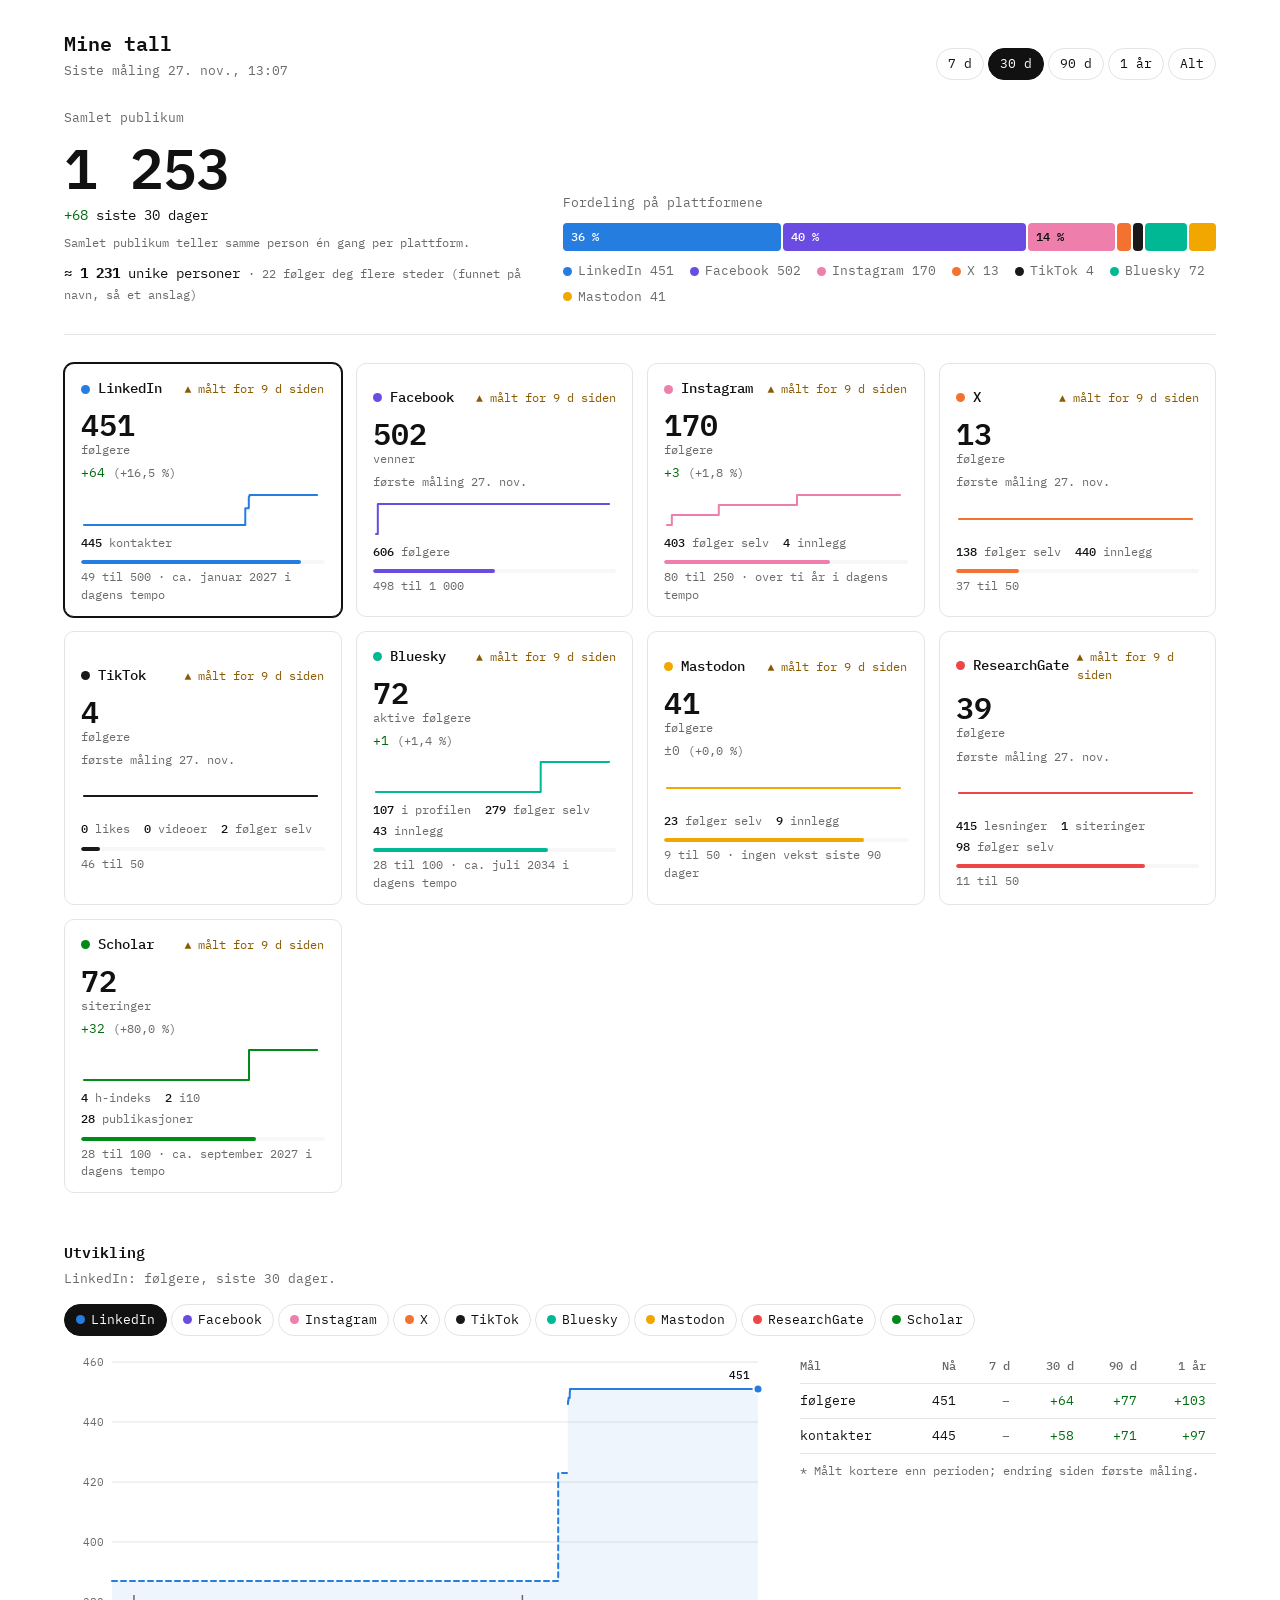
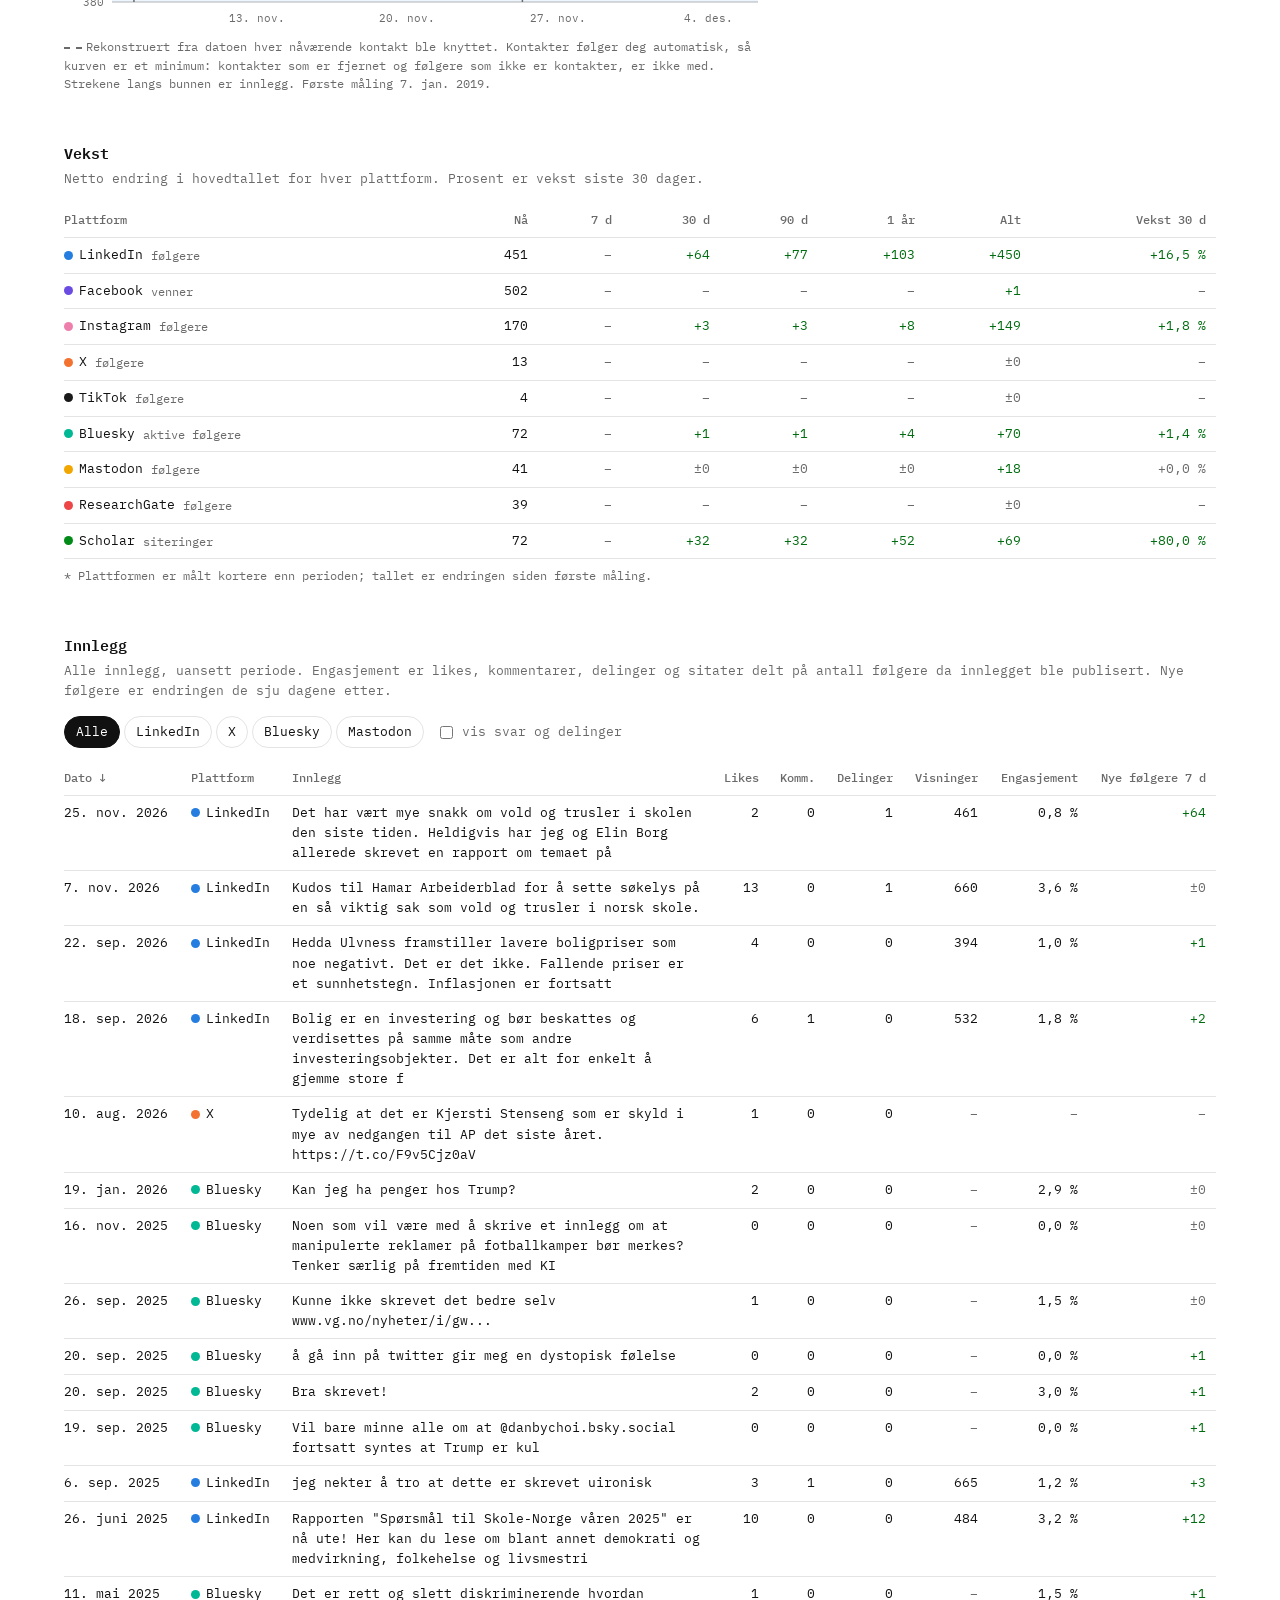
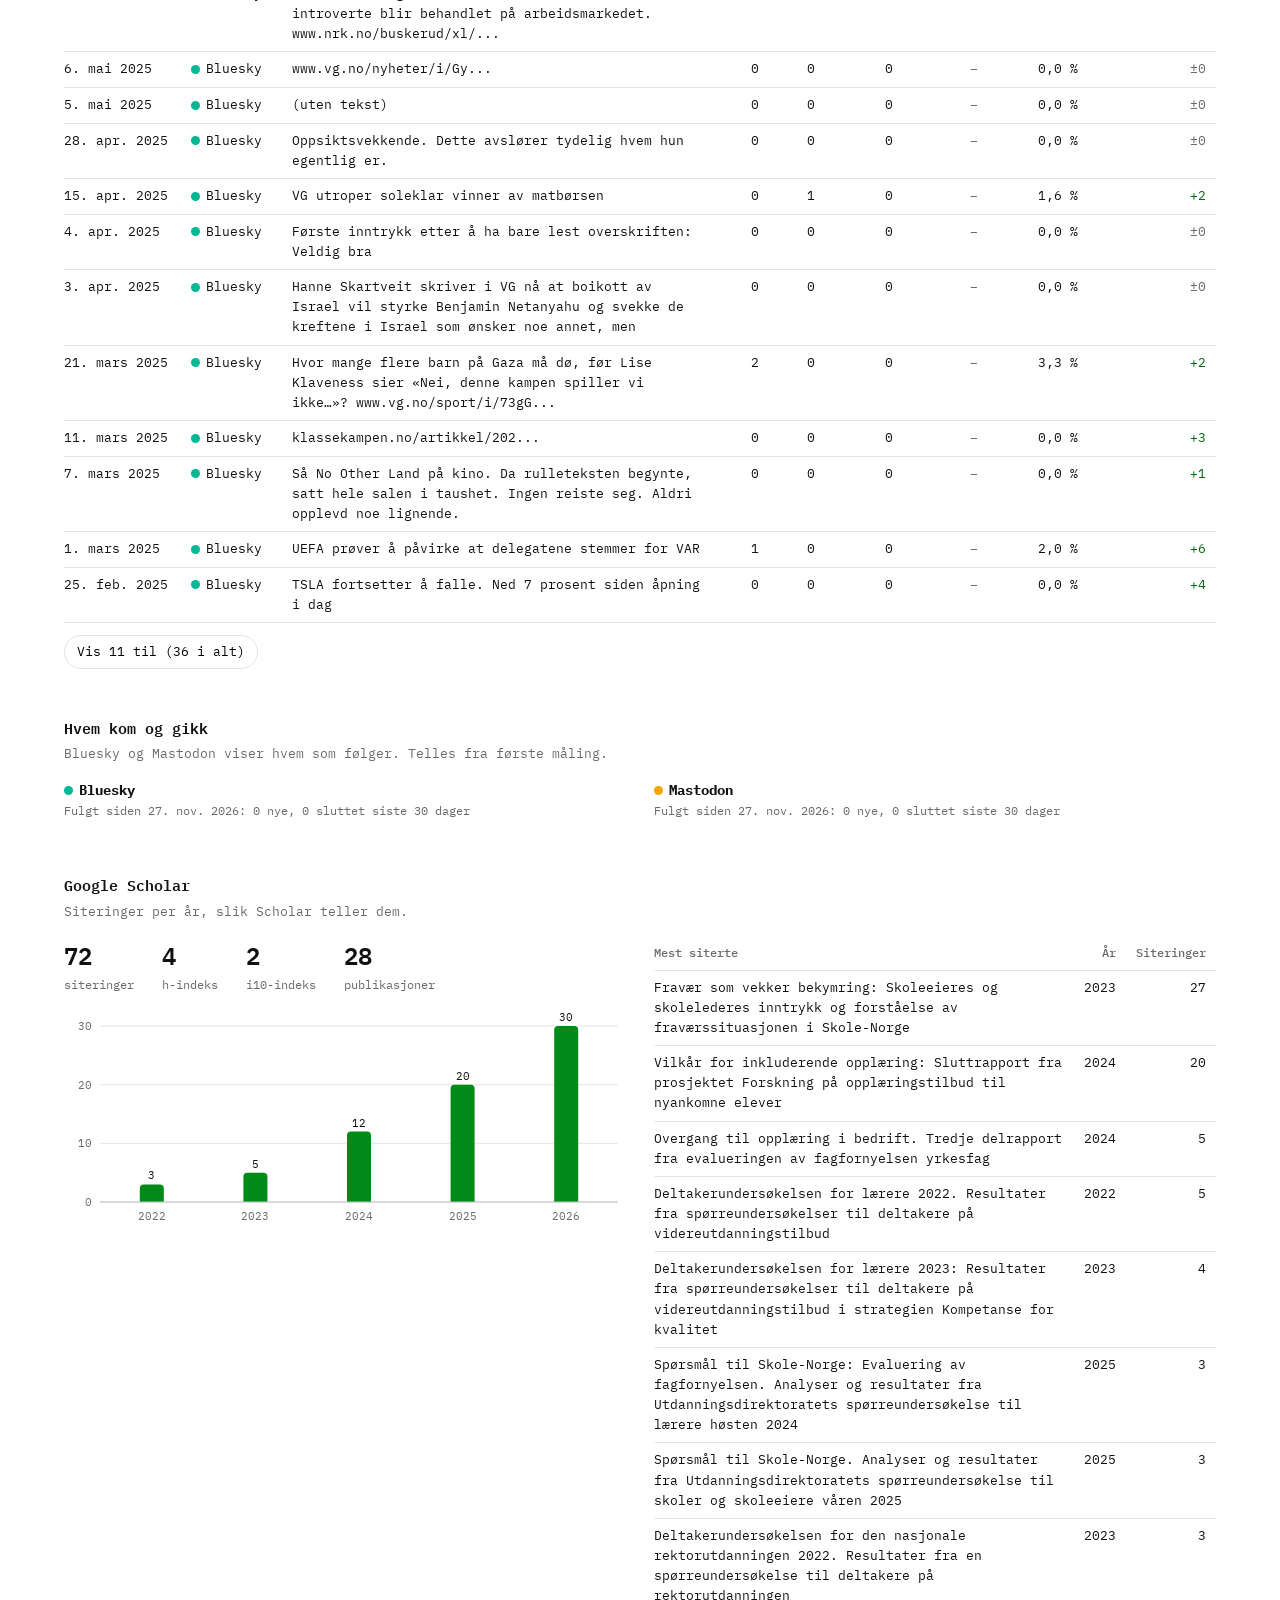
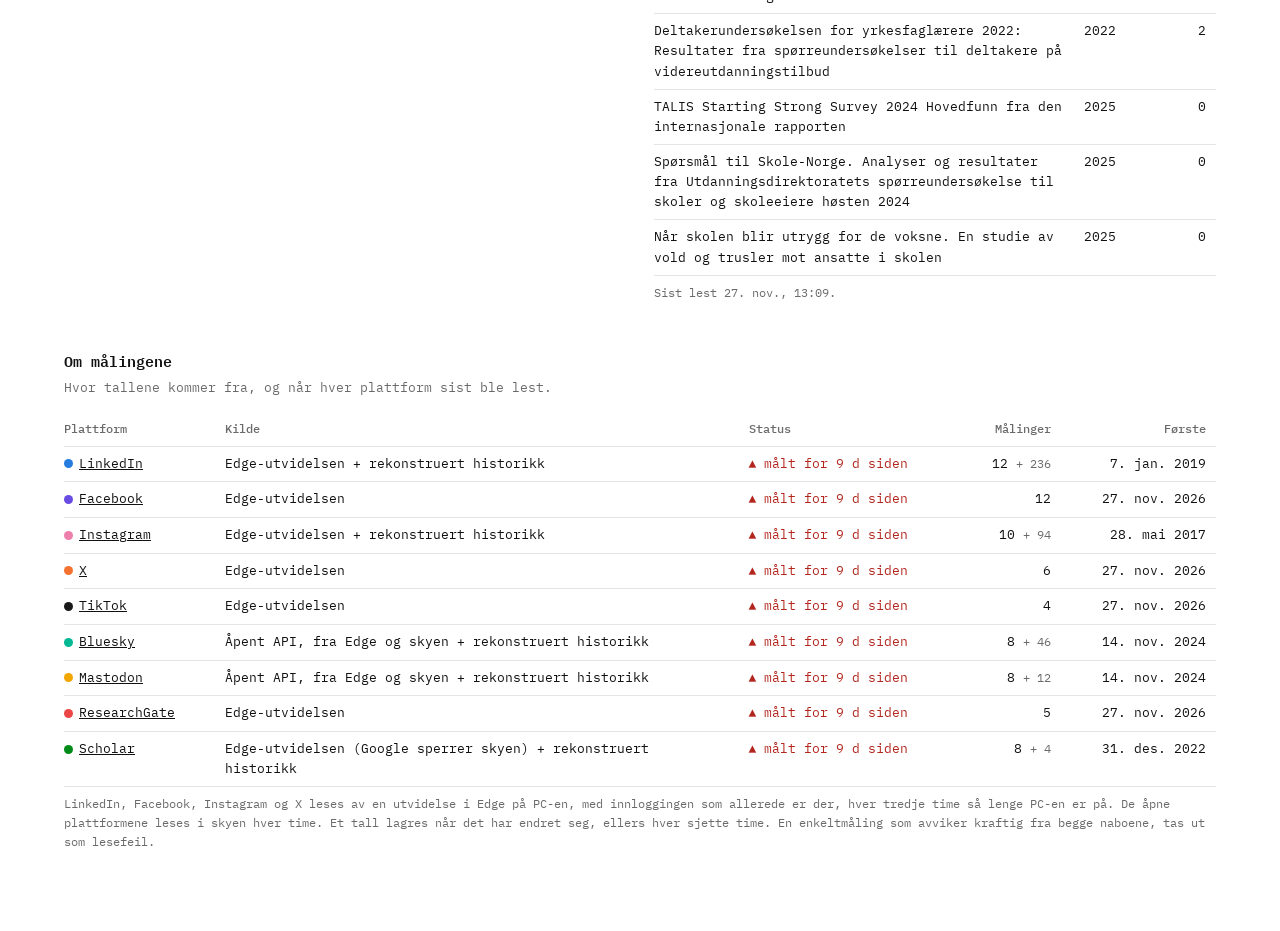
==== commit c2538497: "Tall: Scholar-historikk fra siteringer per år, milepæler" ====
--- a/tall/index.html
+++ b/tall/index.html
@@ -62,6 +62,9 @@
 .flis svg{display:block;margin-top:8px}
 .flis .sekundaer{display:flex;flex-wrap:wrap;gap:2px 14px;color:var(--gra);font-size:12px;margin-top:6px}
 .flis .sekundaer b{color:var(--blekk);font-weight:500}
+.milepael{margin-top:8px;font-size:11.5px;color:var(--gra)}
+.milepael .spor{height:4px;border-radius:2px;background:var(--plan);margin-bottom:4px;overflow:hidden}
+.milepael .spor div{height:100%;border-radius:2px}
 .flis.tom .verdi{color:var(--svak);font-size:18px;font-weight:500}
 
 /* Detaljgrafen */
@@ -195,7 +198,7 @@
   bluesky:   { navn: "Bluesky",   farge: "#00b894", hoved: "folgere_aktive", enhet: "aktive følgere", andre: [["folgere", "i profilen"], ["folger", "følger selv"], ["innlegg", "innlegg"]], kilde: "Åpent API, fra Edge og skyen", lenke: "https://bsky.app/profile/orjansamuelsen.no", lys: true },
   mastodon:  { navn: "Mastodon",  farge: "#f2a600", hoved: "folgere", enhet: "følgere", andre: [["folger", "følger selv"], ["innlegg", "innlegg"]], kilde: "Åpent API, fra Edge og skyen", lenke: "https://mastodon.social/@orjansamuelsen", lys: true },
   researchgate: { navn: "ResearchGate", farge: "#ec4647", hoved: "folgere", enhet: "følgere", andre: [["lesninger", "lesninger"], ["siteringer", "siteringer"], ["folger", "følger selv"]], kilde: "Edge-utvidelsen", lenke: "https://www.researchgate.net/profile/Orjan-Samuelsen-2", ikkePublikum: true },
-  scholar:   { navn: "Scholar",   farge: "#008a17", hoved: "siteringer", enhet: "siteringer", andre: [["h_indeks", "h-indeks"], ["i10_indeks", "i10"], ["publikasjoner", "publikasjoner"]], kilde: "Edge-utvidelsen (Google sperrer skyen)", lenke: "https://scholar.google.com/citations?user=1qEn9ZQAAAAJ", ikkePublikum: true },
+  scholar:   { navn: "Scholar",   farge: "#008a17", hoved: "siteringer", enhet: "siteringer", rek: "Bakover: siteringene per år slik Scholar viser dem, lagt sammen ved hvert årsskifte.", andre: [["h_indeks", "h-indeks"], ["i10_indeks", "i10"], ["publikasjoner", "publikasjoner"]], kilde: "Edge-utvidelsen (Google sperrer skyen)", lenke: "https://scholar.google.com/citations?user=1qEn9ZQAAAAJ", ikkePublikum: true },
 };
 const REKKEFOLGE = ["linkedin", "facebook", "instagram", "x", "tiktok", "bluesky", "mastodon", "researchgate", "scholar"];
 const PERIODER = [["7 d", 7], ["30 d", 30], ["90 d", 90], ["1 år", 365], ["Alt", null]];
@@ -429,6 +432,24 @@
   document.getElementById("fordelingForklaring").innerHTML = deler.map(([pl, v]) => `<span><i class="prikk" style="background:${P[pl].farge}"></i>${P[pl].navn} ${nf.format(v)}</span>`).join("");
 }
 
+// Neste runde tall og når det nås i tempoet fra de siste 90 dagene
+const TRAPP = [50, 100, 250, 500, 1000, 1500, 2500, 5000, 10000, 25000, 50000, 100000];
+function milepael(s) {
+  const n = siste(s); if (!n) return null;
+  const mal = TRAPP.find((m) => m > n.v); if (!mal) return null;
+  const f = verdiVed(s, NAA - 90 * DAG) || s[0];
+  const dager = (n.t - f.t) / DAG;
+  const tempo = dager >= 30 ? (n.v - f.v) / dager : null;
+  let naar = "";
+  if (tempo > 0) { const d = (mal - n.v) / tempo; naar = d > 3650 ? "over ti år i dagens tempo" : "ca. " + new Intl.DateTimeFormat("nb-NO", { month: "long", year: "numeric" }).format(new Date(NAA + d * DAG)) + " i dagens tempo"; }
+  else if (tempo !== null) naar = "ingen vekst siste 90 dager";
+  return { mal, igjen: mal - n.v, naar, andel: n.v / mal };
+}
+function milepaelHtml(m, farge) {
+  if (!m) return "";
+  return `<div class="milepael"><div class="spor"><div style="width:${Math.min(100, m.andel * 100)}%;background:${farge}"></div></div><span>${nf.format(m.igjen)} til ${nf.format(m.mal)}${m.naar ? " · " + m.naar : ""}</span></div>`;
+}
+
 function visFliser() {
   const fra = fraTid();
   const el = document.getElementById("fliser");
@@ -446,7 +467,7 @@
       <div class="verdi">${nf.format(siste(s).v)}</div><div class="enhet">${c.enhet}</div>
       <div class="delta">${delta}</div>
       ${minigraf(s, c.farge, Math.max(fra, s[0].t))}
-      <div class="sekundaer">${sek}</div></button>`;
+      <div class="sekundaer">${sek}</div>${milepaelHtml(milepael(s), c.farge)}</button>`;
   }).join("");
   el.onclick = (e) => { const b = e.target.closest(".flis"); if (!b) return; S.valgt = b.dataset.p; husk(); visFliser(); visDetalj(); document.getElementById("faner").scrollIntoView({ behavior: "smooth", block: "start" }); };
 }
@@ -601,6 +622,14 @@
     hentJson("status_sky.json"), hentJson("status_edge.json"), hentJson("folgere_sky.json"), hentJson("unike.json"),
   ]);
   const rader = [...lesCsv(hist), ...lesCsv(sky), ...lesCsv(edge)];
+  const sch0 = [sch, sche].filter(Boolean).sort((a, b) => (b.tid || "").localeCompare(a.tid || ""))[0];
+  if (sch0 && sch0.per_aar) {
+    let kum = 0; const iAar = new Date().getFullYear();
+    for (const aar of Object.keys(sch0.per_aar).sort()) {
+      kum += sch0.per_aar[aar];
+      if (+aar < iAar) rader.push({ tid: `${aar}-12-31T23:59:59Z`, plattform: "scholar", maal: "siteringer", verdi: String(kum), kilde: "rekonstruert" });
+    }
+  }
   for (const r of rader) {
     const v = Number(r.verdi), t = Date.parse(r.tid);
     if (!P[r.plattform] || !Number.isFinite(v) || !Number.isFinite(t)) continue;
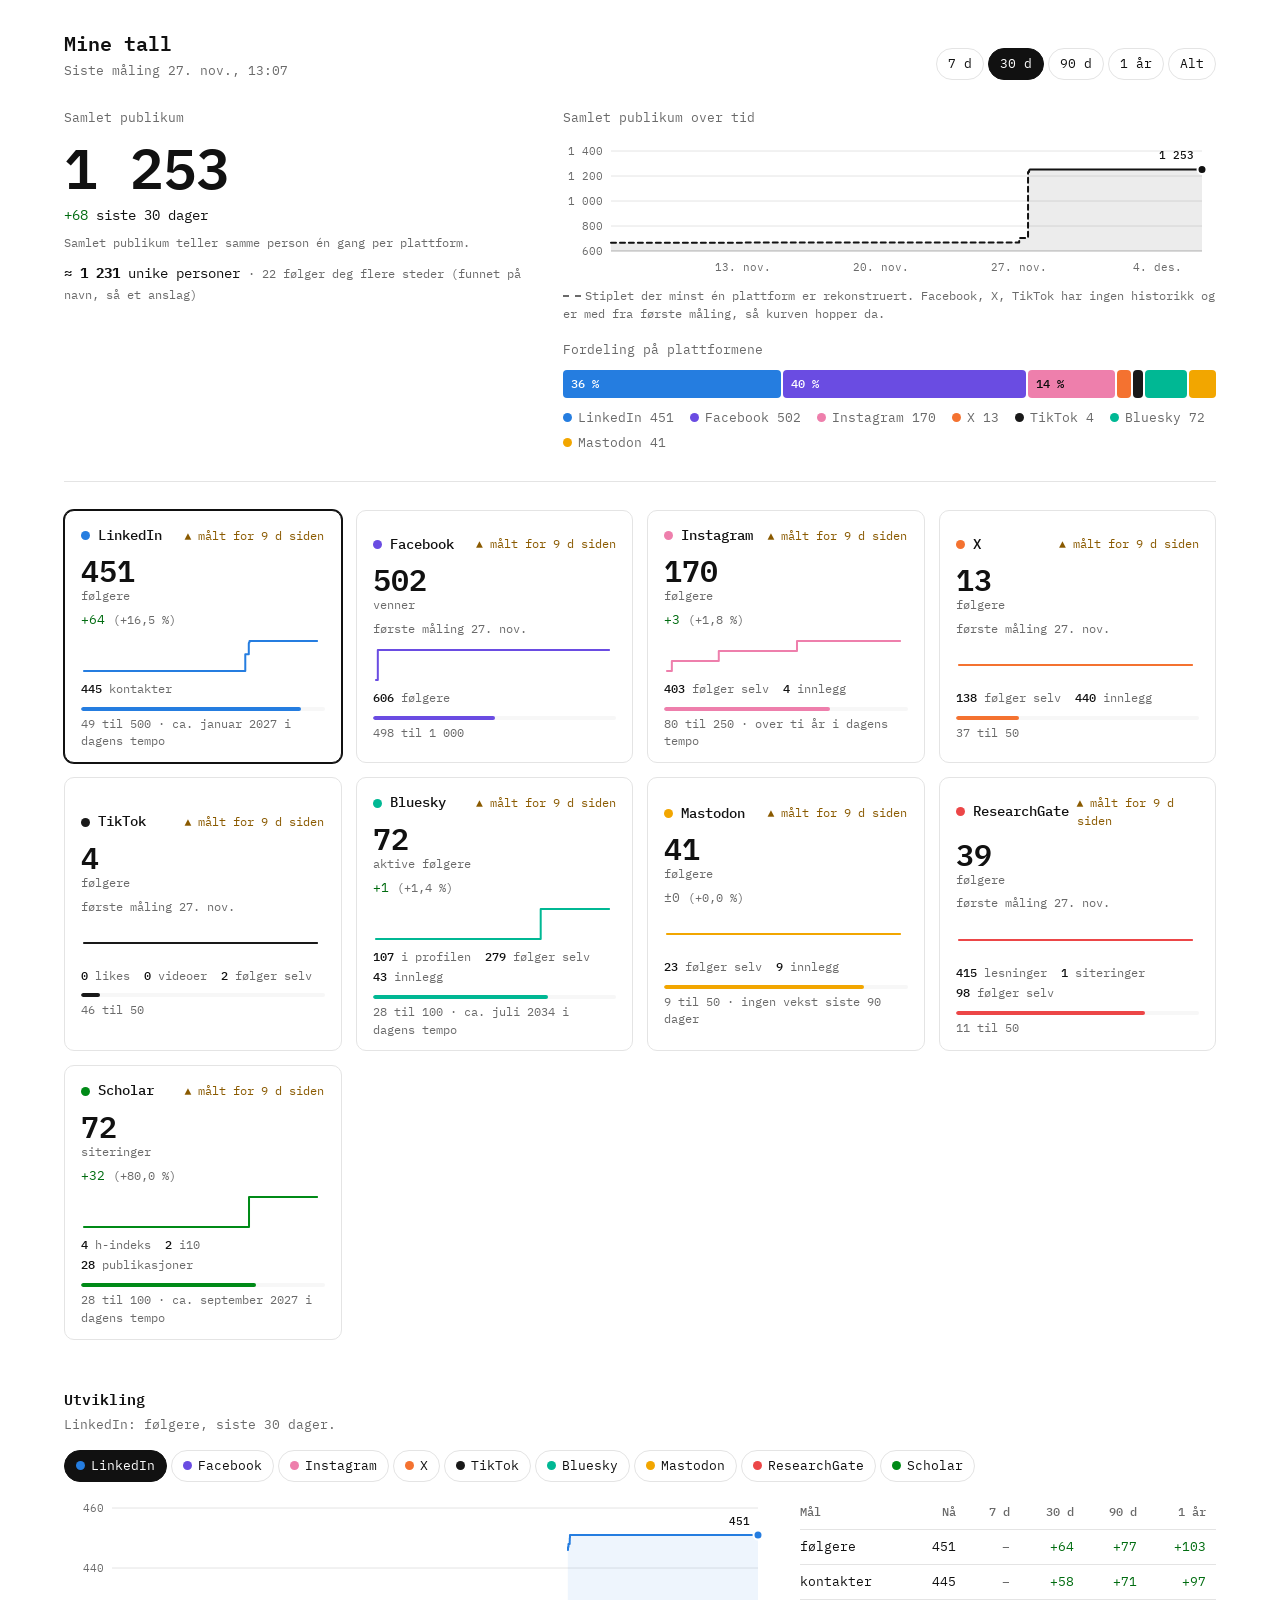
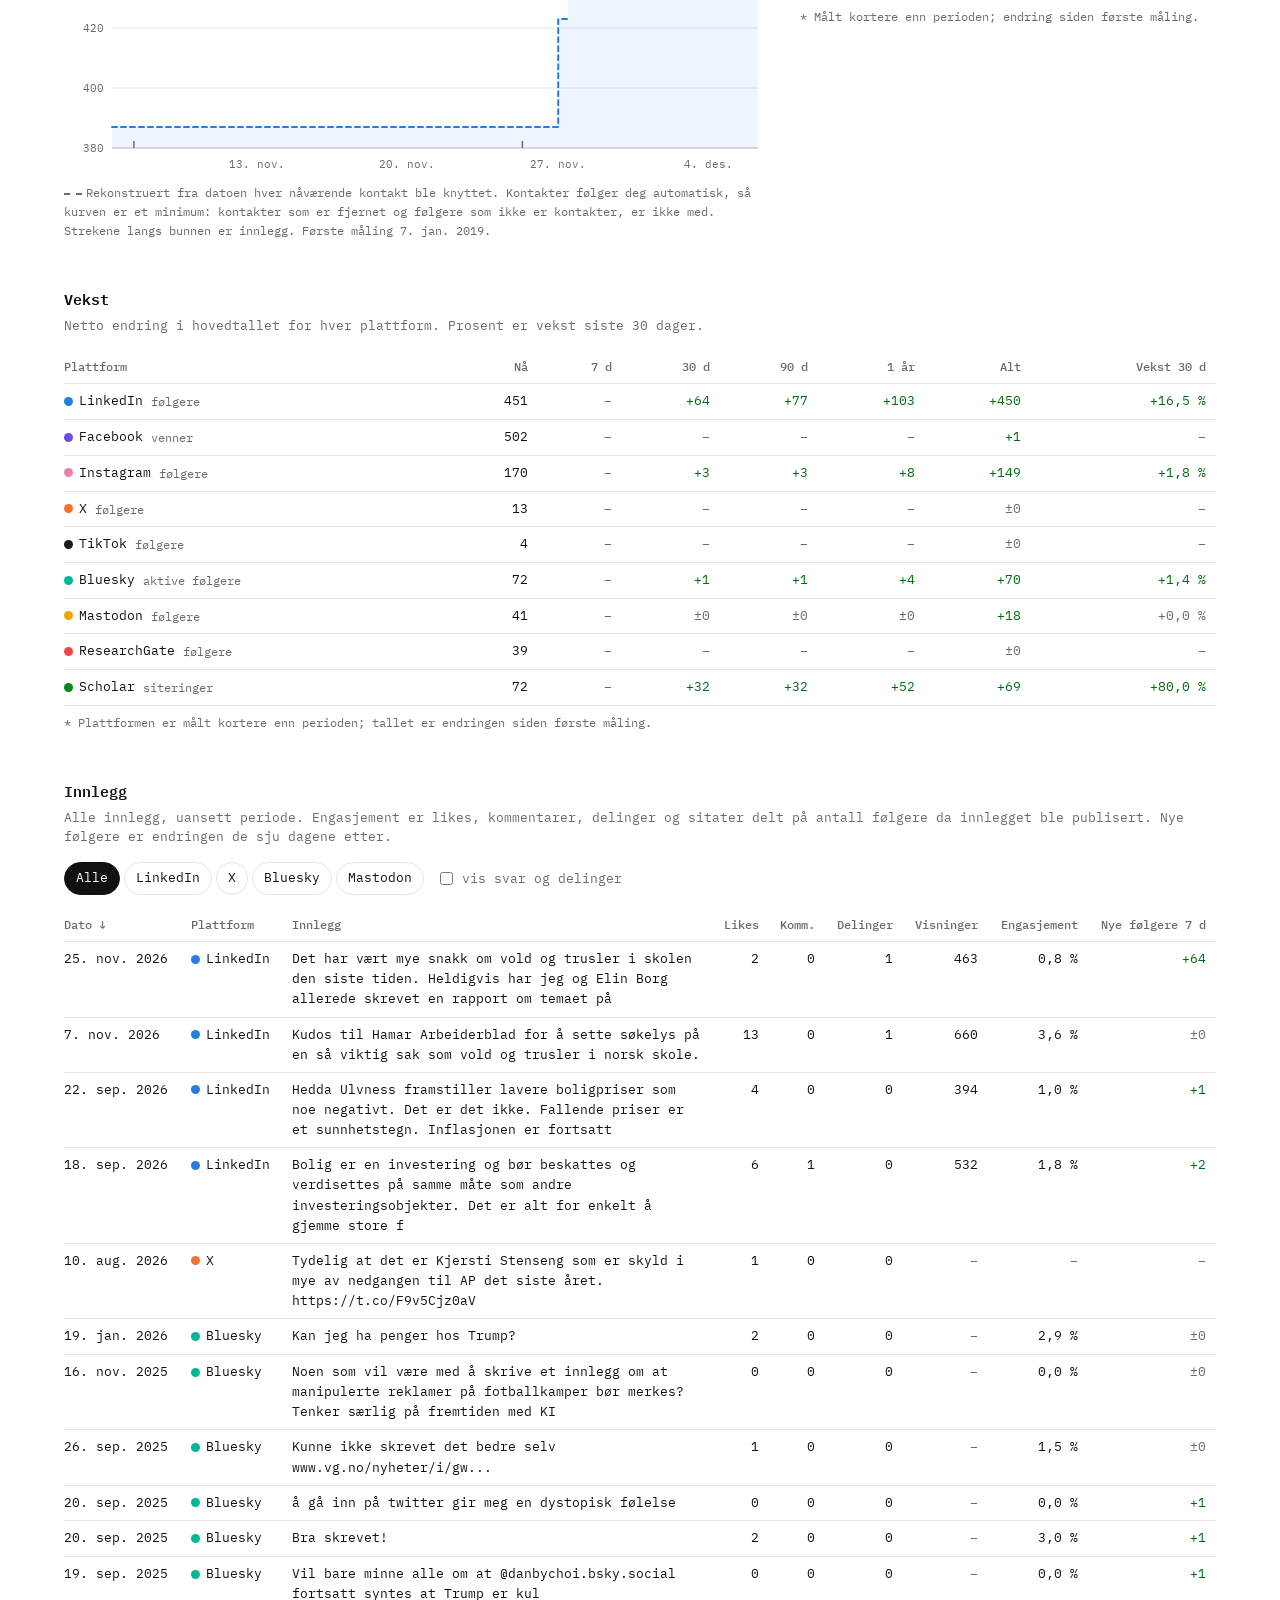
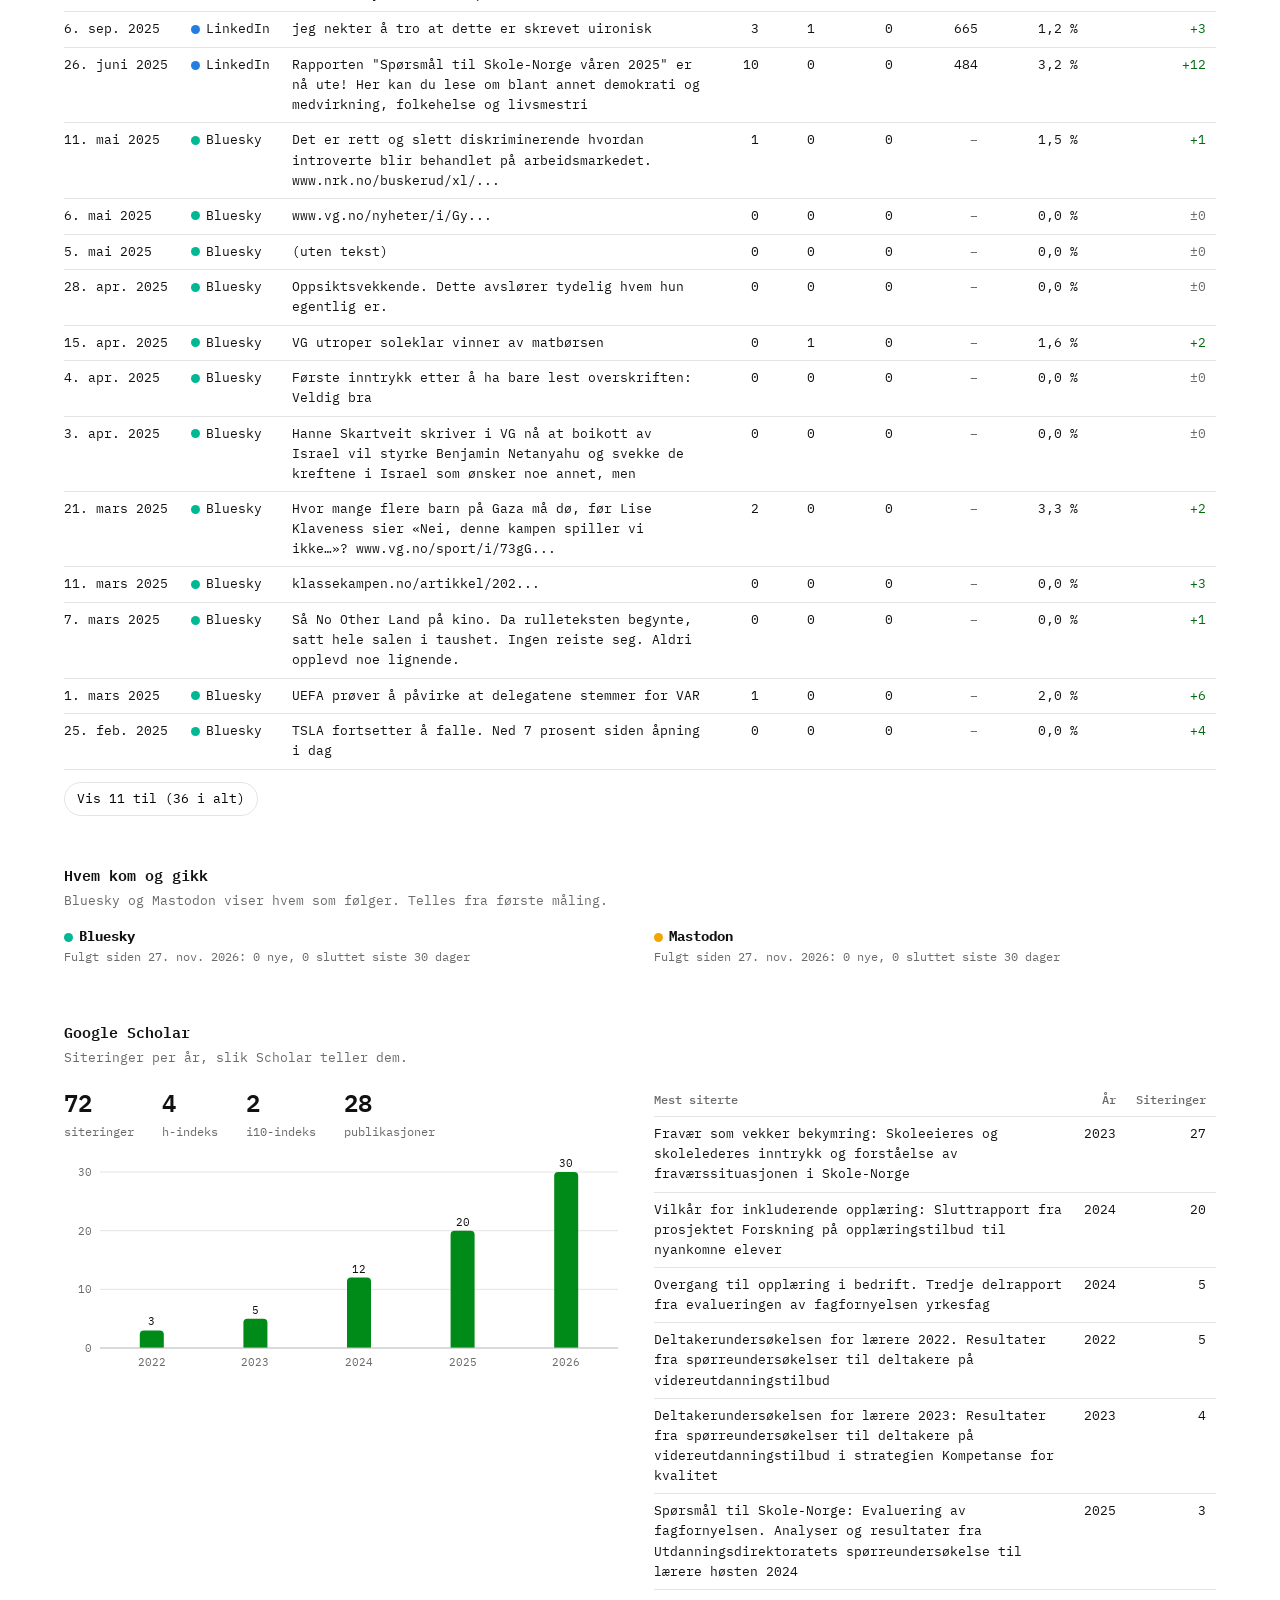
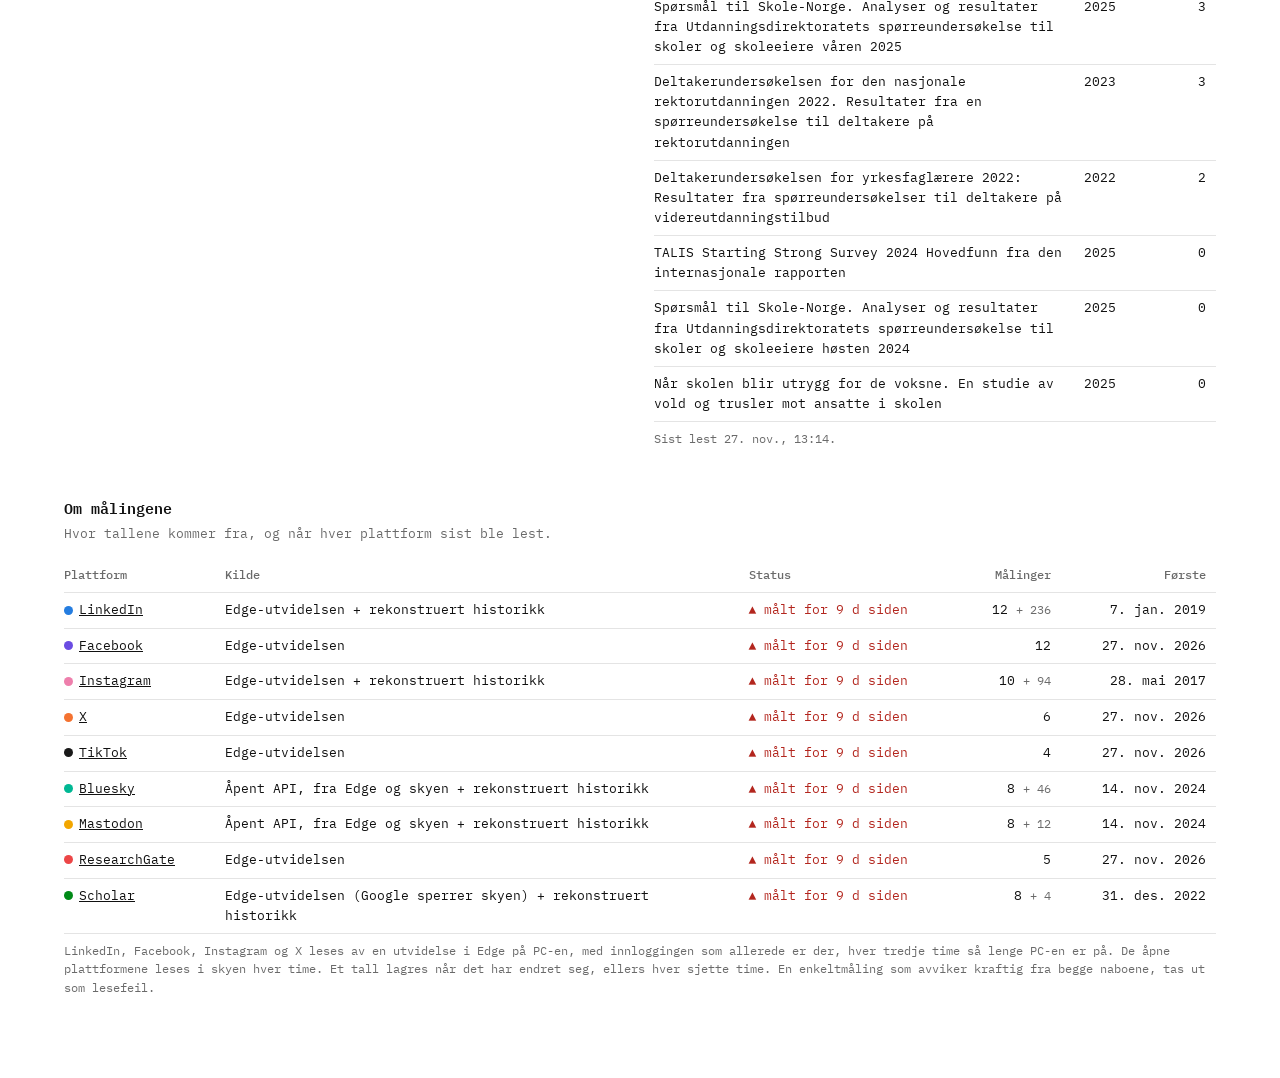
==== commit 28e14a68: "Tall: graf for samlet publikum" ====
--- a/tall/index.html
+++ b/tall/index.html
@@ -35,7 +35,7 @@
 .prikk{display:inline-block;width:9px;height:9px;border-radius:50%;flex:none}
 
 /* Toppen: samlet publikum */
-.topp{display:grid;grid-template-columns:minmax(0,1fr) minmax(0,1.4fr);gap:32px;align-items:end;padding-bottom:28px;border-bottom:1px solid var(--strek)}
+.topp{display:grid;grid-template-columns:minmax(0,1fr) minmax(0,1.4fr);gap:32px;align-items:start;padding-bottom:28px;border-bottom:1px solid var(--strek)}
 .helt{font-size:56px;font-weight:600;line-height:1;letter-spacing:-.02em}
 .helt-merke{color:var(--gra);font-size:13px;margin-bottom:10px}
 .endring{font-size:14px;margin-top:10px}
@@ -136,8 +136,12 @@
       <div class="endring" id="totalEndring"></div>
       <div class="merknad" id="totalMerknad"></div>
       <div class="endring" id="unike"></div>
+
     </div>
     <div class="fordeling">
+      <div class="helt-merke">Samlet publikum over tid</div>
+      <div class="graf" id="totalGraf"></div>
+      <div class="merknad" id="totalGrafMerknad" style="margin-bottom:16px"></div>
       <div class="helt-merke">Fordeling på plattformene</div>
       <div class="bar" id="fordeling" role="img"></div>
       <div class="forklaring" id="fordelingForklaring"></div>
@@ -423,6 +427,18 @@
     const u = sum - D.unike.overlapp;
     document.getElementById("unike").innerHTML = `<b>≈ ${nf.format(u)}</b> unike personer <span class="liten">· ${nf.format(D.unike.paa_flere)} følger deg flere steder (funnet på navn, så et anslag)</span>`;
   }
+  // Samlet publikum over tid: summen av plattformene som var målt (eller rekonstruert) på hvert tidspunkt
+  const pls = REKKEFOLGE.filter((pl) => !P[pl].ikkePublikum && serie(pl, P[pl].hoved).length);
+  const tider = [...new Set(pls.flatMap((pl) => serie(pl, P[pl].hoved).map((p) => p.t)))].sort((a, b) => a - b);
+  const forsteEkte = Object.fromEntries(pls.map((pl) => [pl, (serie(pl, P[pl].hoved).find((p) => p.kilde !== "rekonstruert") || {}).t]));
+  const total = tider.map((t) => {
+    let v = 0, rek = false;
+    for (const pl of pls) { const p = verdiVed(serie(pl, P[pl].hoved), t); if (p) { v += p.v; if (p.kilde === "rekonstruert") rek = true; } }
+    return { t, v, kilde: rek ? "rekonstruert" : "maalt" };
+  });
+  linjegraf(document.getElementById("totalGraf"), total, { farge: "#111111", fra: S.periode == null ? undefined : fraTid(), navn: "Samlet publikum", enhet: "samlet", hoyde: 140 });
+  const sene = pls.filter((pl) => !serie(pl, P[pl].hoved).some((p) => p.kilde === "rekonstruert")).map((pl) => P[pl].navn);
+  document.getElementById("totalGrafMerknad").innerHTML = `<span class="strek"></span>Stiplet der minst én plattform er rekonstruert.` + (sene.length ? ` ${sene.join(", ")} har ingen historikk og er med fra første måling, så kurven hopper da.` : "");
   const fe = document.getElementById("fordeling");
   fe.innerHTML = deler.map(([pl, v]) => {
     const andel = v / sum * 100;
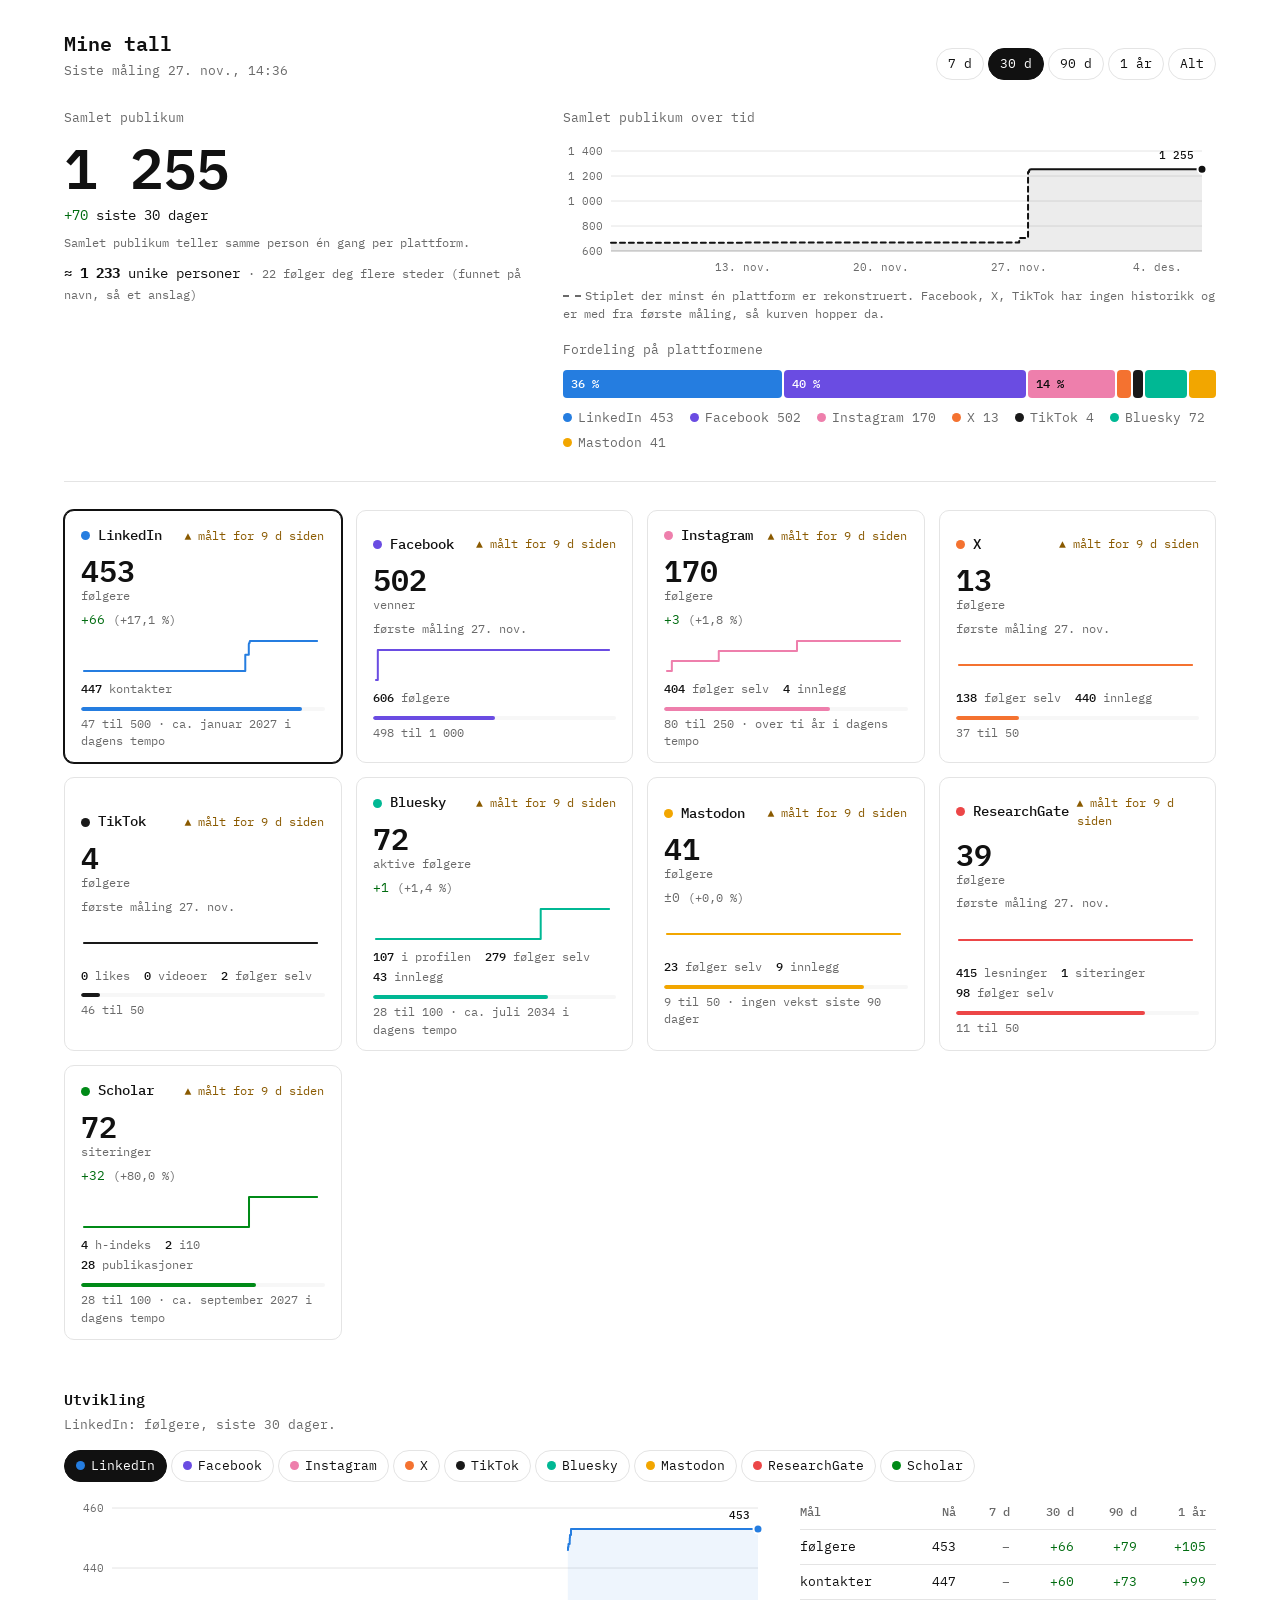
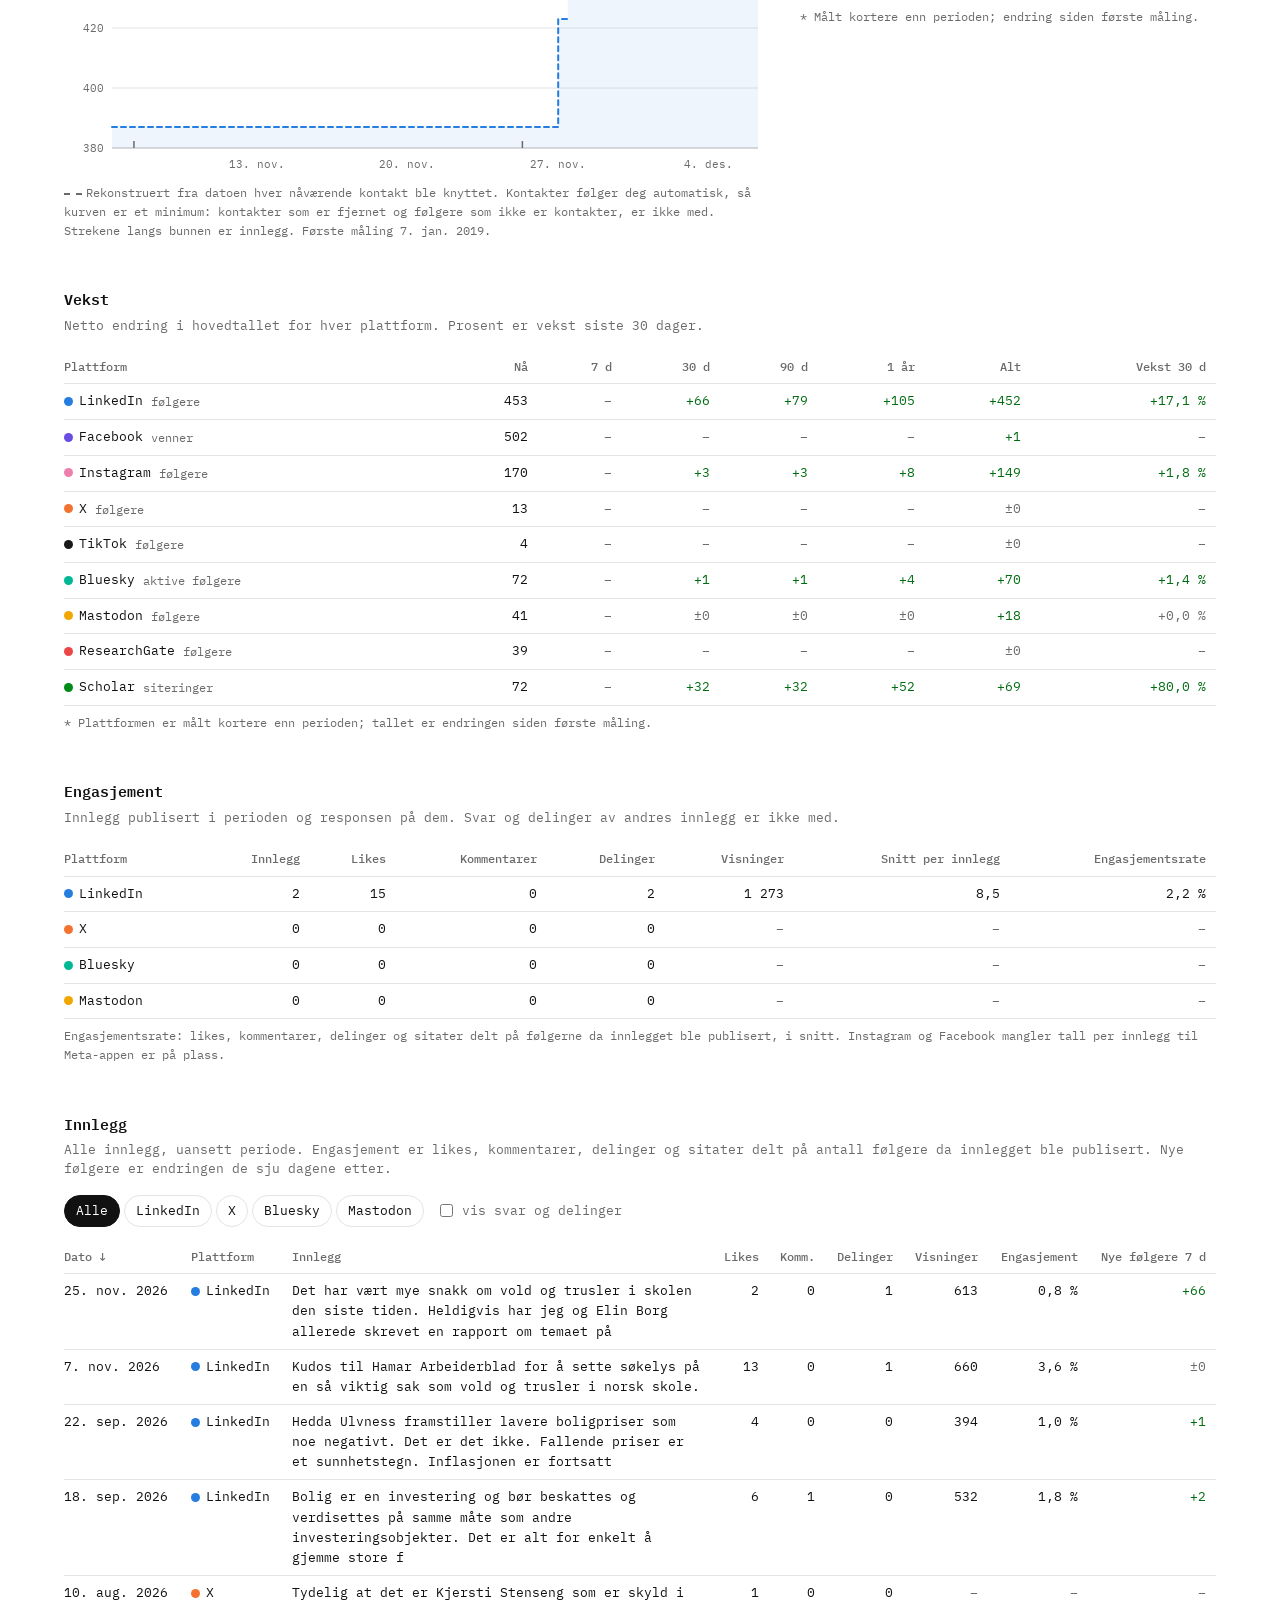
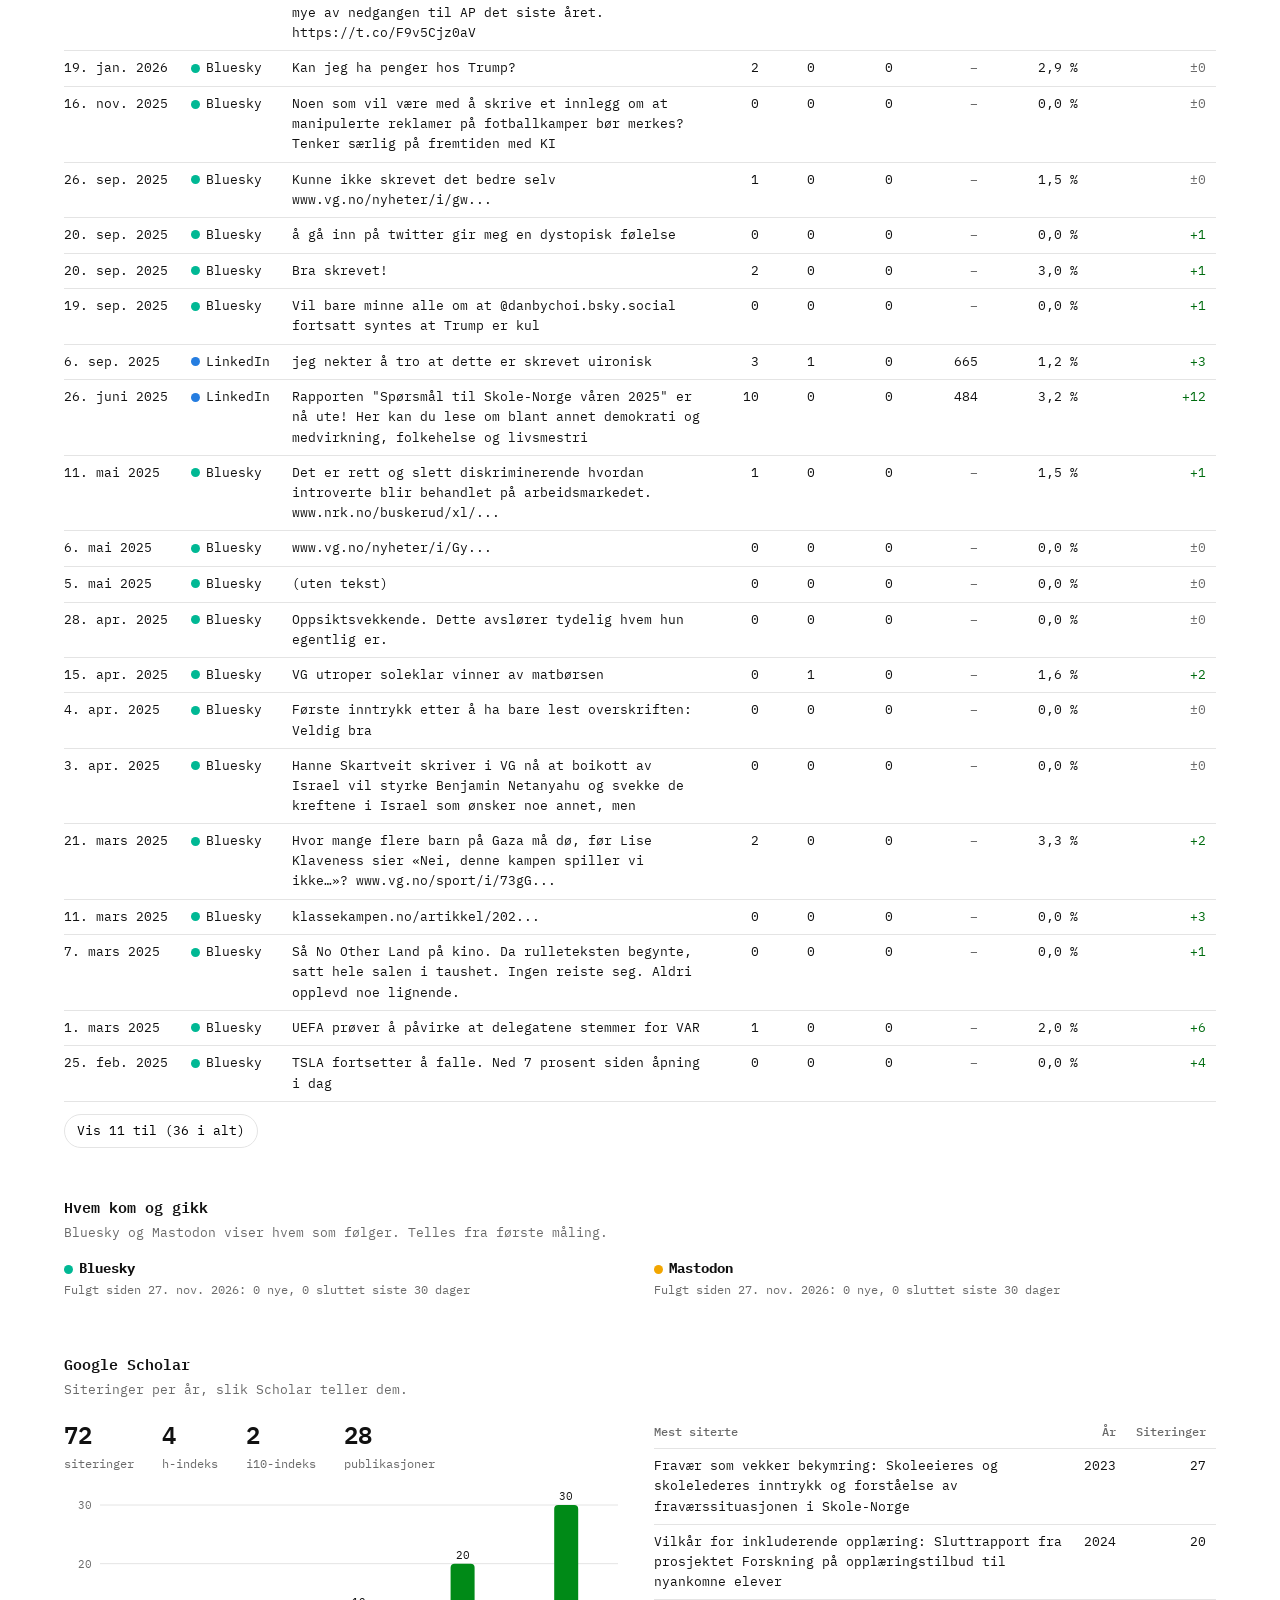
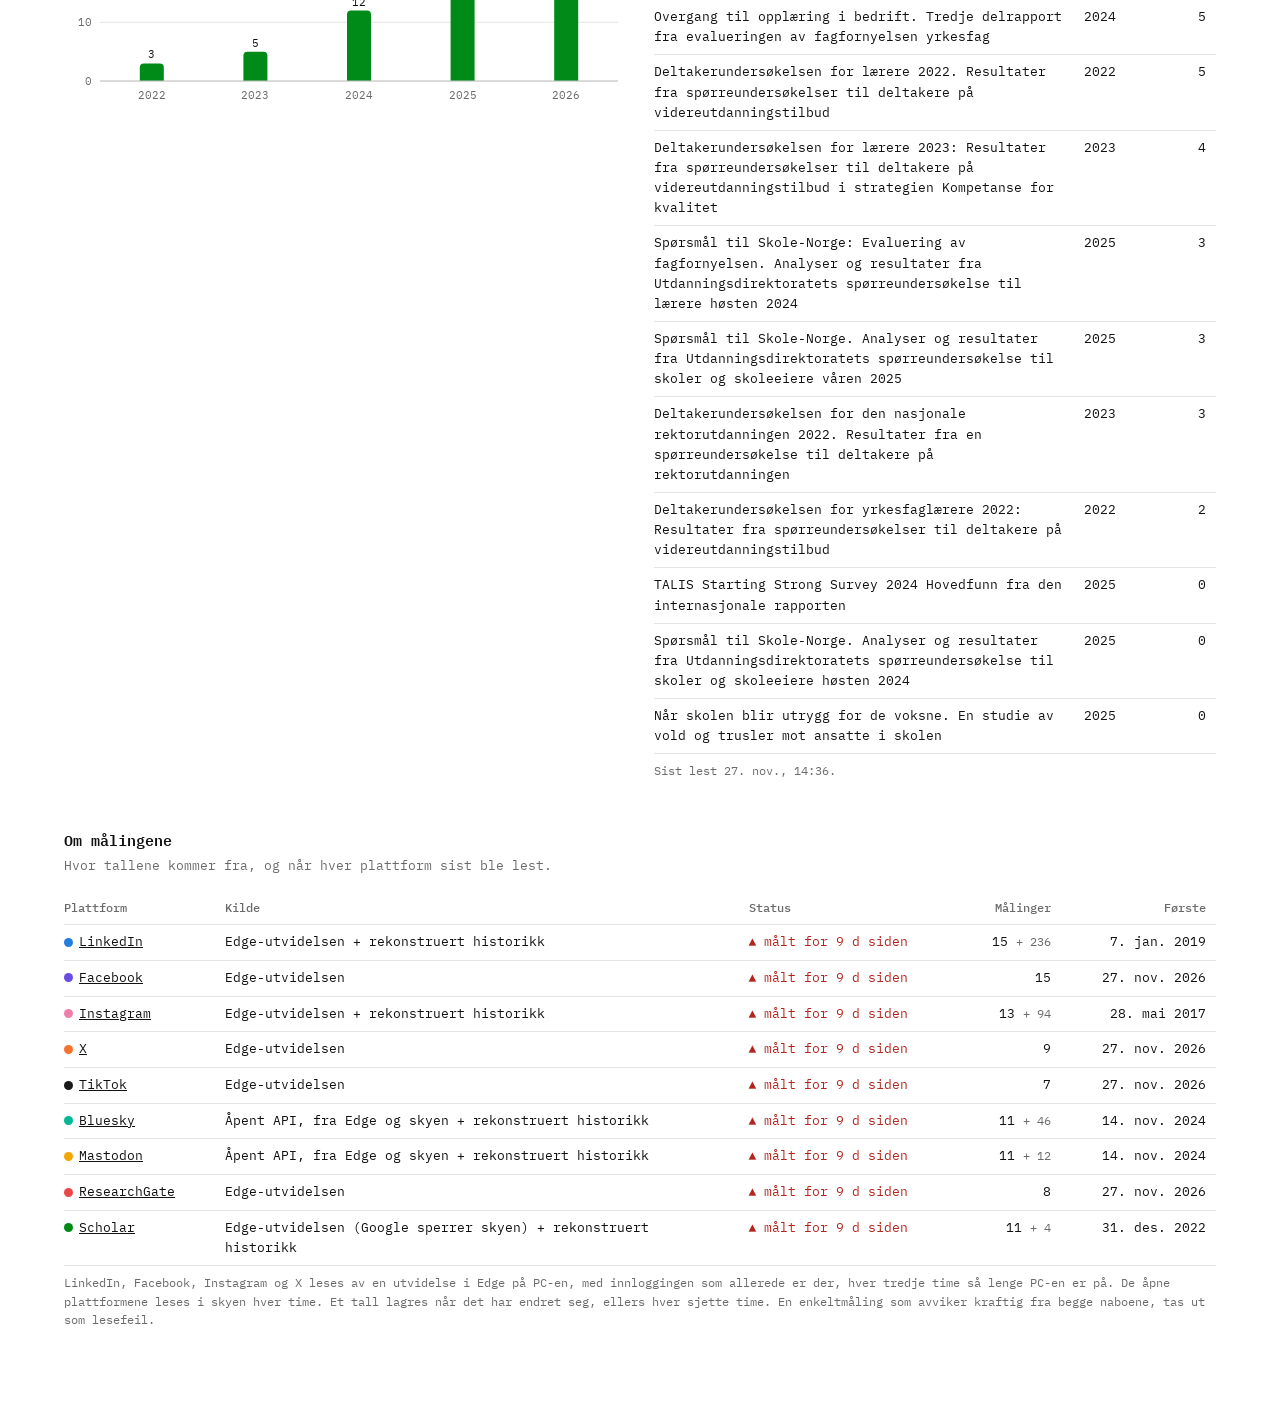
==== commit b997949b: "Tall: engasjement per plattform, LinkedIn-profilvisninger" ====
--- a/tall/index.html
+++ b/tall/index.html
@@ -165,6 +165,10 @@
   <p class="h2under">Netto endring i hovedtallet for hver plattform. Prosent er vekst siste 30 dager.</p>
   <div class="rull" id="vekst"></div>
 
+  <h2>Engasjement</h2>
+  <p class="h2under" id="engUnder">Innlegg publisert i perioden og responsen på dem. Svar og delinger av andres innlegg er ikke med.</p>
+  <div class="rull" id="engasjement"></div>
+
   <h2>Innlegg</h2>
   <p class="h2under">Alle innlegg, uansett periode. Engasjement er likes, kommentarer, delinger og sitater delt på antall følgere da innlegget ble publisert. Nye følgere er endringen de sju dagene etter.</p>
   <div class="filter" id="innleggFilter"></div>
@@ -192,7 +196,7 @@
 "use strict";
 // ---------- Oppsett ----------
 const P = {
-  linkedin:  { navn: "LinkedIn",  farge: "#257de0", hoved: "folgere", enhet: "følgere", andre: [["kontakter", "kontakter"]], kilde: "Edge-utvidelsen",
+  linkedin:  { navn: "LinkedIn",  farge: "#257de0", hoved: "folgere", enhet: "følgere", andre: [["kontakter", "kontakter"], ["profilvisninger", "profilvisninger"], ["sok", "søketreff"]], kilde: "Edge-utvidelsen",
     rek: "Rekonstruert fra datoen hver nåværende kontakt ble knyttet. Kontakter følger deg automatisk, så kurven er et minimum: kontakter som er fjernet og følgere som ikke er kontakter, er ikke med.", lenke: "https://www.linkedin.com/in/orjansamuelsen/" },
   facebook:  { navn: "Facebook",  farge: "#6a4ce2", hoved: "venner", enhet: "venner", andre: [["folgere", "følgere"]], kilde: "Edge-utvidelsen",
     rek: "Rekonstruert fra datoen hver nåværende venn ble venn (dataeksport). Venner som er fjernet, er ikke med, så kurven er et minimum.", lenke: "https://www.facebook.com/" },
@@ -572,6 +576,25 @@
   const m = el.querySelector("#mer"); if (m) m.onclick = () => { S.visAntall += 25; visInnlegg(); };
 }
 
+function visEngasjement() {
+  const fra = fraTid();
+  const sum = (a, k) => a.reduce((s, x) => s + (Number.isFinite(x[k]) ? x[k] : 0), 0);
+  const har = (a, k) => a.some((x) => Number.isFinite(x[k]));
+  let h = `<table><thead><tr><th>Plattform</th><th>Innlegg</th><th>Likes</th><th>Kommentarer</th><th>Delinger</th><th>Visninger</th><th>Snitt per innlegg</th><th>Engasjementsrate</th></tr></thead><tbody>`;
+  let rader = 0;
+  for (const pl of REKKEFOLGE) {
+    const a = D.innlegg.filter((x) => x.plattform === pl && !x.svar && x.t >= fra);
+    const alle = D.innlegg.filter((x) => x.plattform === pl);
+    if (!alle.length) continue;
+    rader++;
+    const samlet = sum(a, "samlet"), rater = a.map((x) => x.eng).filter(Number.isFinite);
+    const c = (k) => har(alle, k) ? nf.format(sum(a, k)) : '<span class="null">–</span>';
+    h += `<tr><td><span class="plattform"><i class="prikk" style="background:${P[pl].farge}"></i>${P[pl].navn}</span></td><td>${a.length}</td><td>${c("likes")}</td><td>${c("kommentarer")}</td><td>${c("delinger")}</td><td>${c("visninger")}</td>
+      <td>${a.length ? pf.format(samlet / a.length) : '<span class="null">–</span>'}</td><td>${rater.length ? pf.format(rater.reduce((x, y) => x + y, 0) / rater.length) + " %" : '<span class="null">–</span>'}</td></tr>`;
+  }
+  document.getElementById("engasjement").innerHTML = rader ? h + `</tbody></table><div class="merknad">Engasjementsrate: likes, kommentarer, delinger og sitater delt på følgerne da innlegget ble publisert, i snitt. Instagram og Facebook mangler tall per innlegg til Meta-appen er på plass.</div>` : `<div class="liten">Ingen innlegg ennå.</div>`;
+}
+
 function visFolk() {
   const el = document.getElementById("folk");
   let h = "";
@@ -628,7 +651,7 @@
 }
 
 function alt() {
-  visPerioder(); visTopp(); visFliser(); visDetalj(); visVekst(); visInnlegg(); visFolk(); visScholar(); visKilder();
+  visPerioder(); visTopp(); visFliser(); visDetalj(); visVekst(); visEngasjement(); visInnlegg(); visFolk(); visScholar(); visKilder();
 }
 
 async function start() {
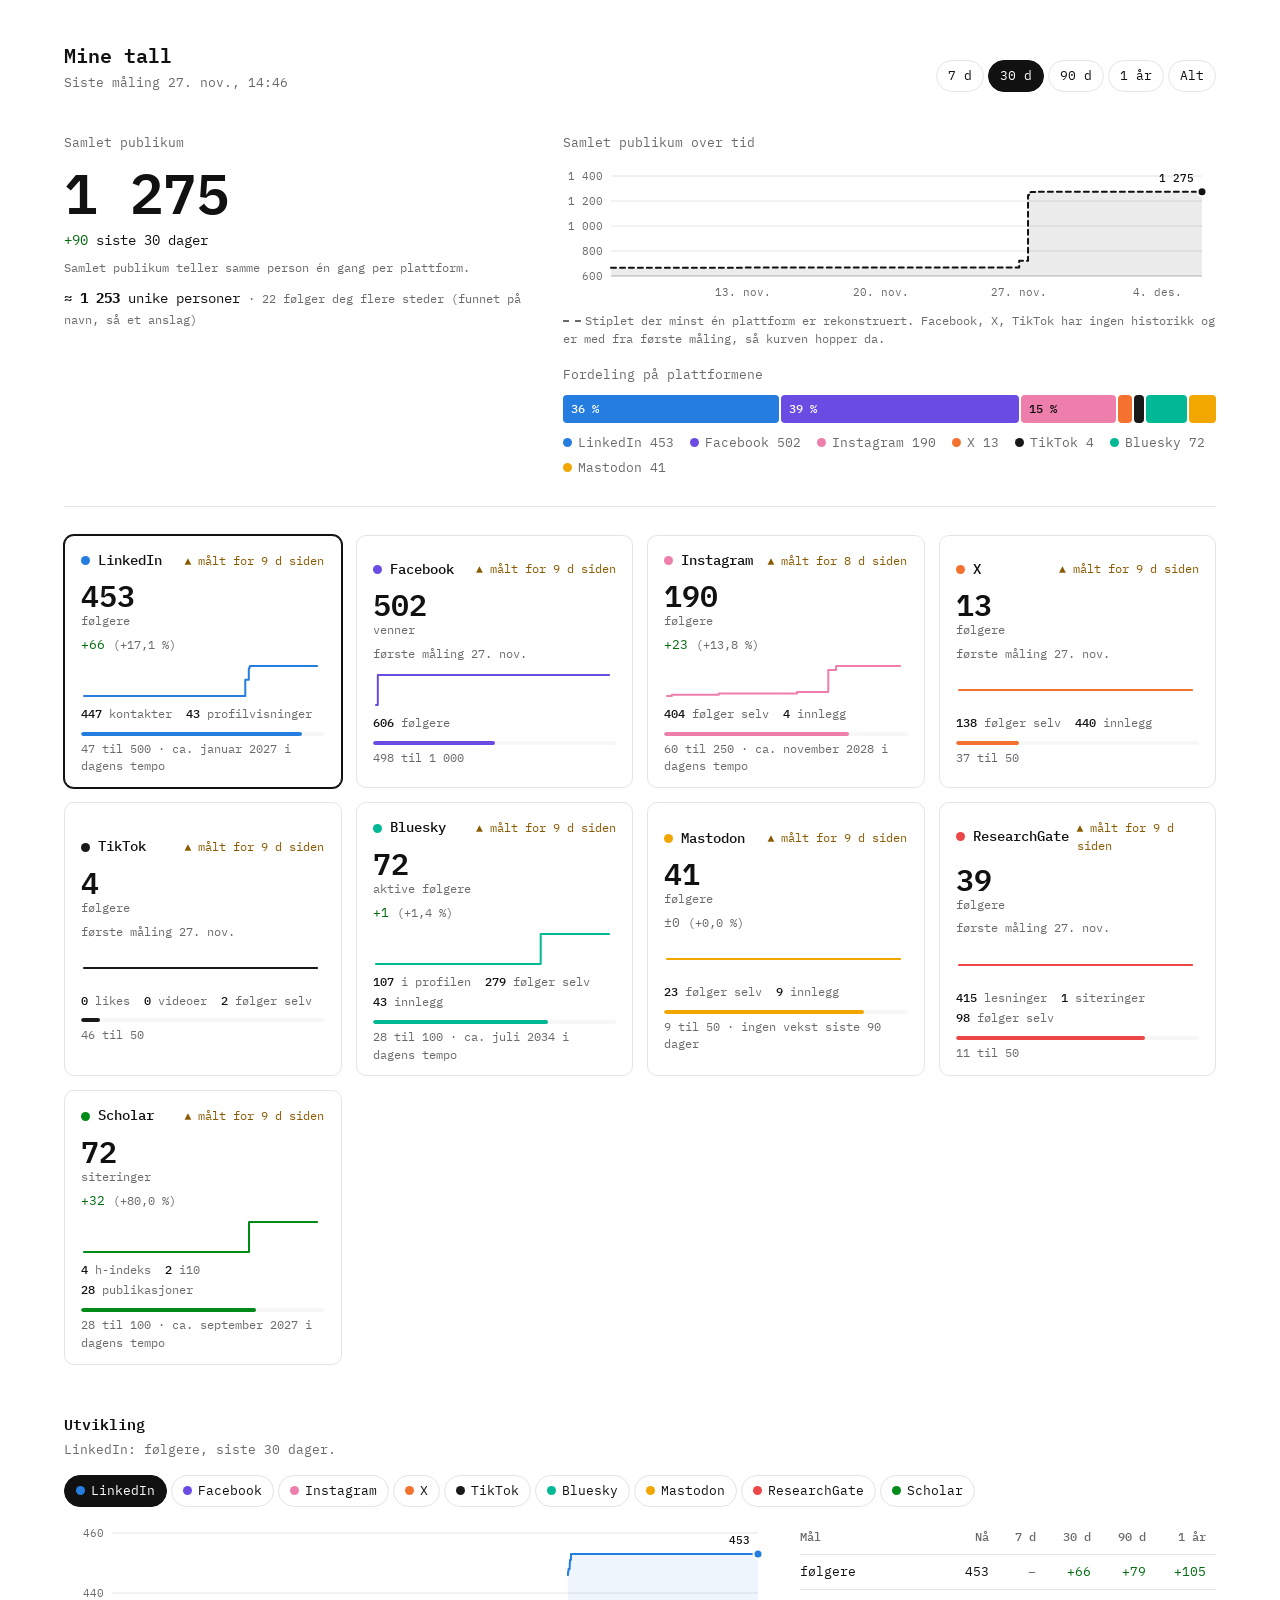
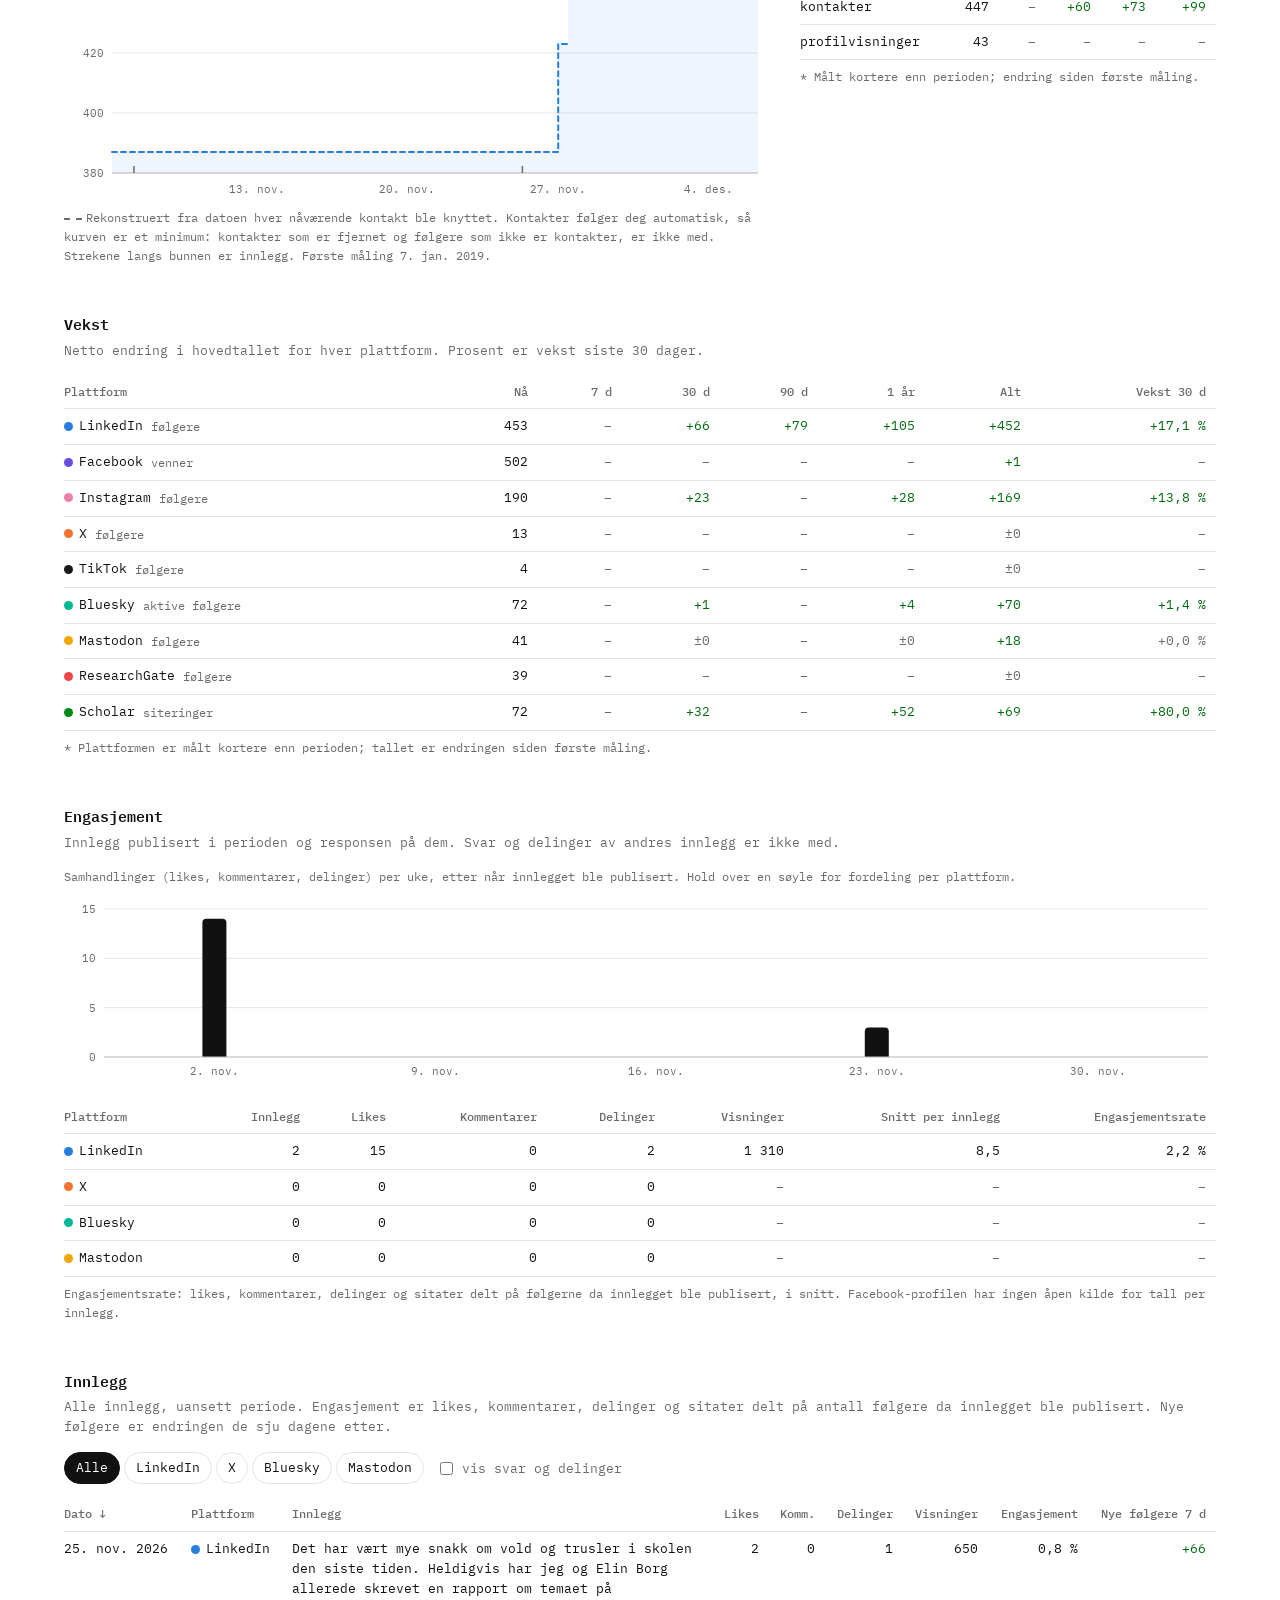
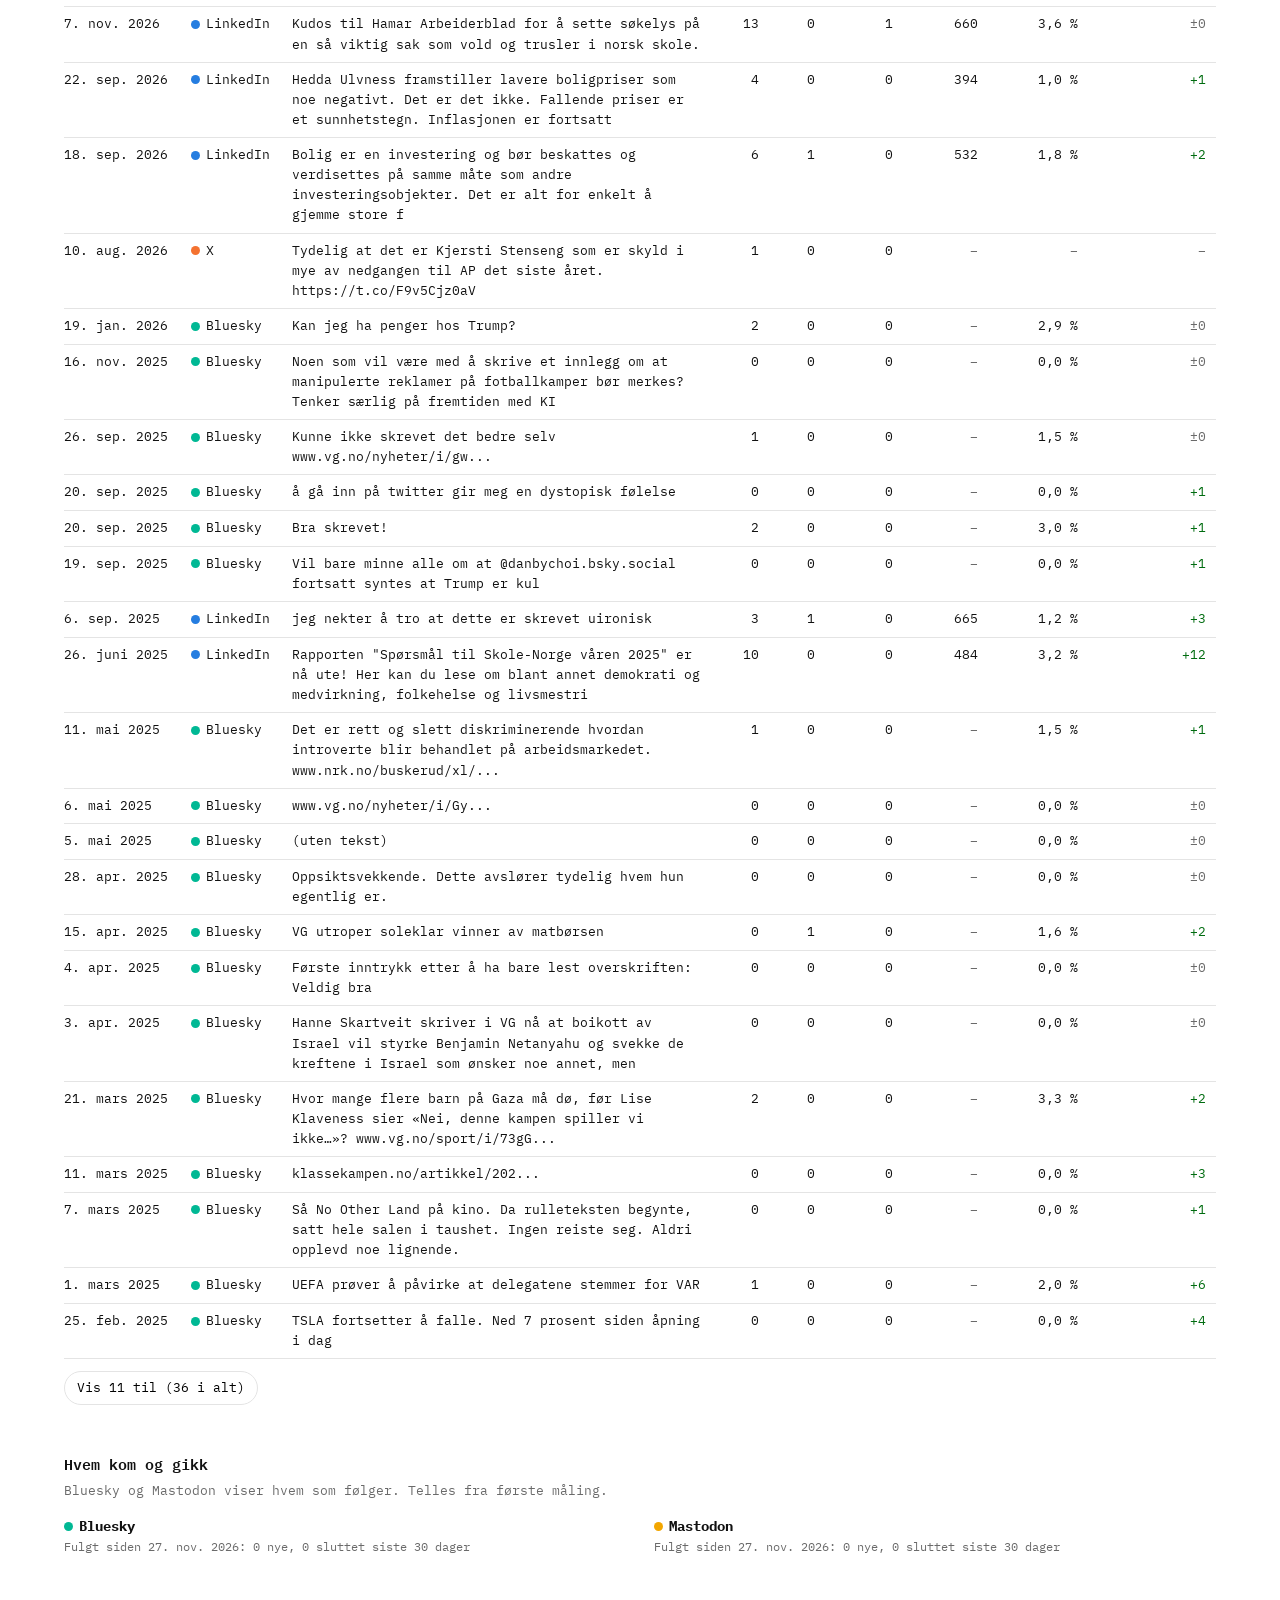
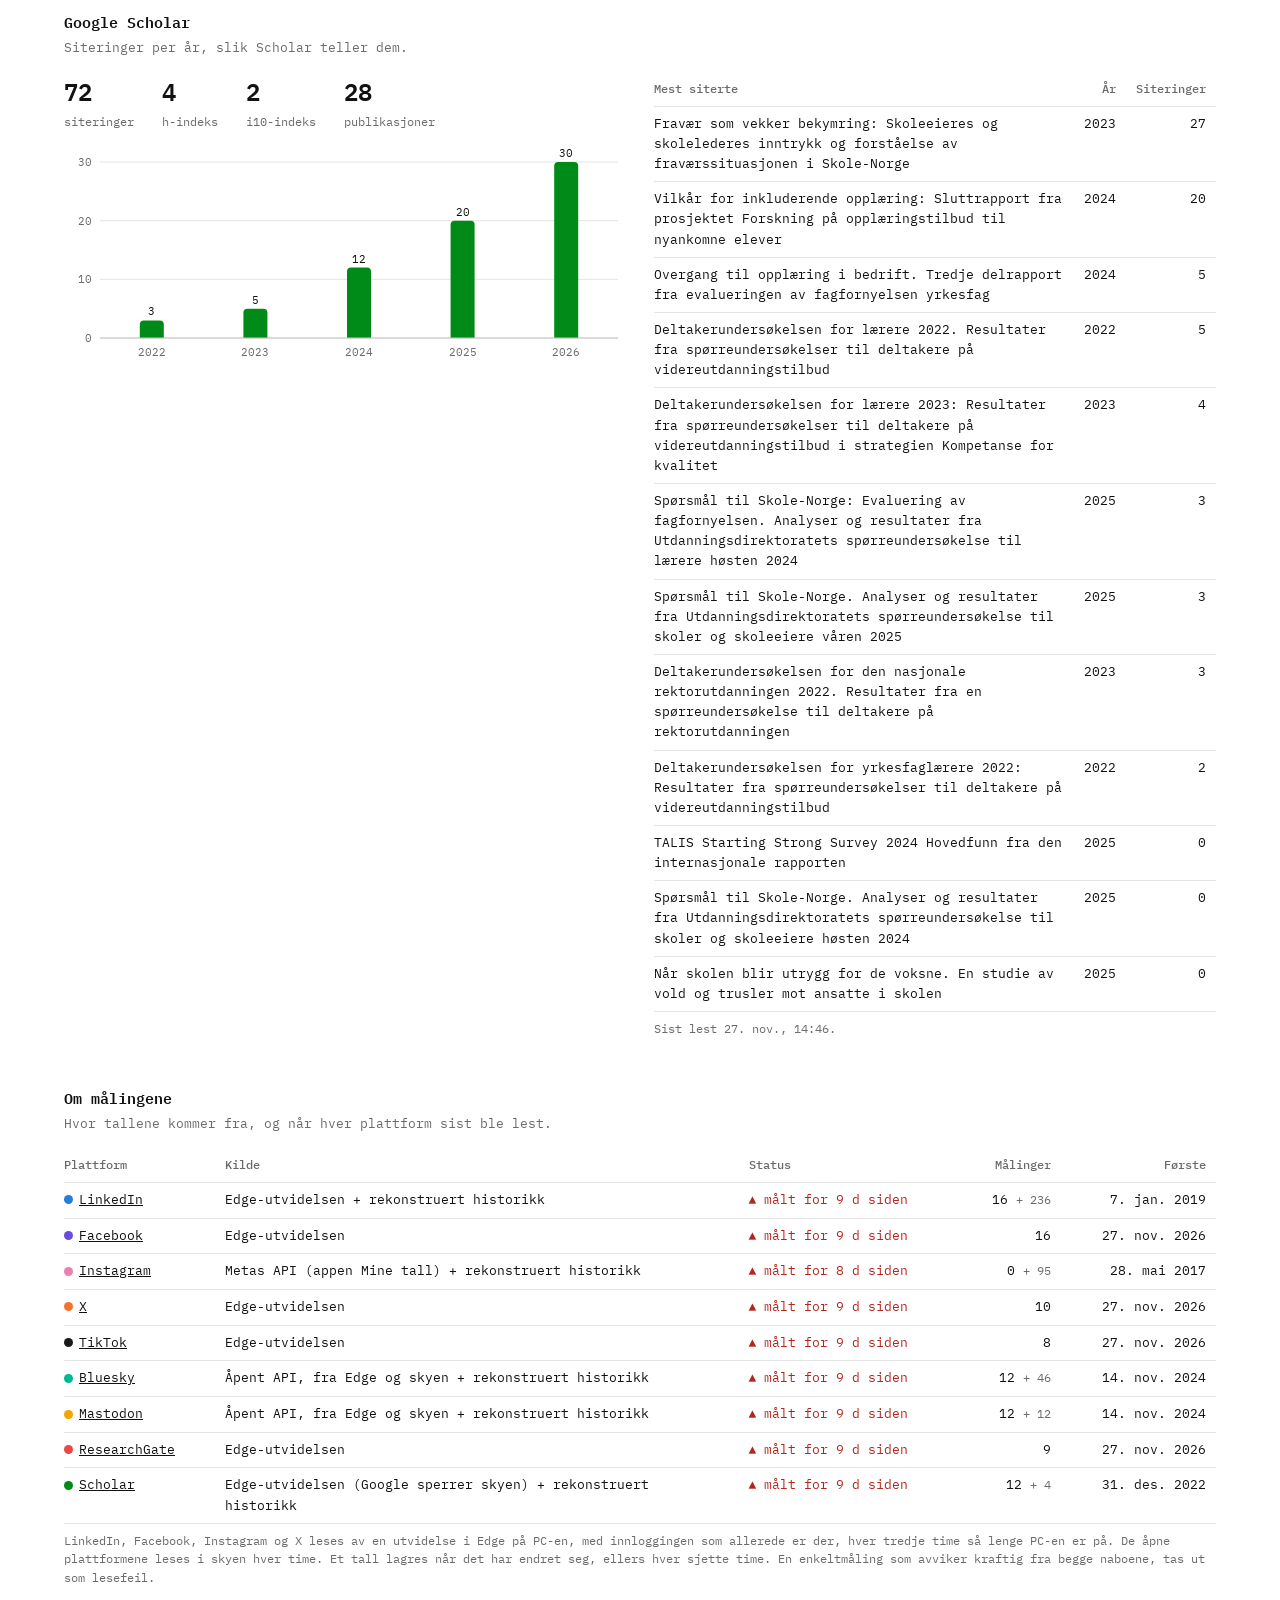
==== commit 1b286ff6: "Tall: engasjement over tid, Instagram-innsikt, periodevelger som følger med" ====
--- a/tall/index.html
+++ b/tall/index.html
@@ -23,7 +23,8 @@
 body{font-family:var(--mono);font-size:14px;line-height:1.55;-webkit-text-size-adjust:100%}
 a{color:var(--bla)}
 .side{max-width:1200px;margin:0 auto;padding:28px 24px 80px;overflow-x:clip}
-header{display:flex;flex-wrap:wrap;gap:12px 24px;align-items:flex-end;justify-content:space-between;margin-bottom:28px}
+header{display:flex;flex-wrap:wrap;gap:12px 24px;align-items:flex-end;justify-content:space-between;margin:0 -24px 28px;padding:12px 24px;position:sticky;top:0;z-index:20;background:rgba(255,255,255,.94);backdrop-filter:blur(6px);border-bottom:1px solid transparent}
+header.flyter{border-bottom-color:var(--strek)}
 h1{font-size:20px;font-weight:600;margin:0}
 .under{color:var(--gra);font-size:12.5px;margin-top:2px}
 h2{font-size:15px;font-weight:600;margin:48px 0 4px}
@@ -108,6 +109,7 @@
 
 @media (max-width:820px){
   .side{padding:20px 16px 60px}
+  header{margin:0 -16px 20px;padding:10px 16px}
   .topp,.detalj,.to{grid-template-columns:minmax(0,1fr)}
   .helt{font-size:48px}
   .fliser{grid-template-columns:repeat(2,minmax(0,1fr));gap:10px}
@@ -167,6 +169,7 @@
 
   <h2>Engasjement</h2>
   <p class="h2under" id="engUnder">Innlegg publisert i perioden og responsen på dem. Svar og delinger av andres innlegg er ikke med.</p>
+  <div class="graf" id="engGraf" style="margin-bottom:18px"></div>
   <div class="rull" id="engasjement"></div>
 
   <h2>Innlegg</h2>
@@ -200,7 +203,7 @@
     rek: "Rekonstruert fra datoen hver nåværende kontakt ble knyttet. Kontakter følger deg automatisk, så kurven er et minimum: kontakter som er fjernet og følgere som ikke er kontakter, er ikke med.", lenke: "https://www.linkedin.com/in/orjansamuelsen/" },
   facebook:  { navn: "Facebook",  farge: "#6a4ce2", hoved: "venner", enhet: "venner", andre: [["folgere", "følgere"]], kilde: "Edge-utvidelsen",
     rek: "Rekonstruert fra datoen hver nåværende venn ble venn (dataeksport). Venner som er fjernet, er ikke med, så kurven er et minimum.", lenke: "https://www.facebook.com/" },
-  instagram: { navn: "Instagram", farge: "#ee7fac", hoved: "folgere", enhet: "følgere", andre: [["folger", "følger selv"], ["innlegg", "innlegg"]], kilde: "Edge-utvidelsen", lenke: "https://www.instagram.com/", lys: true },
+  instagram: { navn: "Instagram", farge: "#ee7fac", hoved: "folgere", enhet: "følgere", andre: [["profilbesok_28d", "profilbesøk 28 d"], ["rekkevidde_28d", "nådd 28 d"], ["visninger_28d", "visninger 28 d"], ["folger", "følger selv"], ["innlegg", "innlegg"]], kilde: "Metas API (appen Mine tall)", lenke: "https://www.instagram.com/orjanasamuelsen/", lys: true },
   x:         { navn: "X",         farge: "#f47230", hoved: "folgere", enhet: "følgere", andre: [["folger", "følger selv"], ["innlegg", "innlegg"]], kilde: "Edge-utvidelsen", lenke: "https://x.com/orjansamuelsen", lys: true },
   tiktok:    { navn: "TikTok",    farge: "#191919", hoved: "folgere", enhet: "følgere", andre: [["likes", "likes"], ["videoer", "videoer"], ["folger", "følger selv"]], kilde: "Edge-utvidelsen", lenke: "https://www.tiktok.com/@samueelsen" },
   bluesky:   { navn: "Bluesky",   farge: "#00b894", hoved: "folgere_aktive", enhet: "aktive følgere", andre: [["folgere", "i profilen"], ["folger", "følger selv"], ["innlegg", "innlegg"]], kilde: "Åpent API, fra Edge og skyen", lenke: "https://bsky.app/profile/orjansamuelsen.no", lys: true },
@@ -263,6 +266,7 @@
   let f = verdiVed(s, start), delvis = false;
   if (!f) { f = s[0]; delvis = true; }
   if (delvis && n.t - f.t < DAG) return { d: 0, fra: f, delvis, ingen: true, kort: true };
+  if (f.kilde === "rekonstruert") { const etter = s.find((p) => p.t > start); if (etter && etter.t - start > 30 * DAG && dager < 365) return { d: 0, fra: f, delvis: true, ingen: true, kort: true }; }
   if (f === n) return { d: 0, fra: f, delvis, ingen: true };
   const forrigeStart = verdiVed(s, start - dager * DAG);
   const forrige = (!delvis && forrigeStart) ? f.v - forrigeStart.v : null;
@@ -576,8 +580,39 @@
   const m = el.querySelector("#mer"); if (m) m.onclick = () => { S.visAntall += 25; visInnlegg(); };
 }
 
+function engasjementGraf(fra) {
+  const el = document.getElementById("engGraf");
+  const innl = D.innlegg.filter((x) => !x.svar && Number.isFinite(x.t) && x.t >= fra && x.samlet > 0 || (!x.svar && x.t >= fra));
+  if (!innl.length) { el.innerHTML = ""; return; }
+  const start = Math.max(fra, Math.min(...innl.map((x) => x.t)));
+  const uker = (NAA - start) / DAG <= 120;
+  const noekkel = (t) => { const d = new Date(t); if (uker) { const m = new Date(d); m.setHours(0, 0, 0, 0); m.setDate(m.getDate() - ((m.getDay() + 6) % 7)); return m.getTime(); } return new Date(d.getFullYear(), d.getMonth(), 1).getTime(); };
+  const boter = new Map();
+  for (let t = noekkel(start); t <= NAA; ) { boter.set(t, { v: 0, n: 0, per: {} }); const d = new Date(t); if (uker) d.setDate(d.getDate() + 7); else d.setMonth(d.getMonth() + 1); t = d.getTime(); }
+  for (const x of innl) { const b = boter.get(noekkel(x.t)); if (!b) continue; b.v += x.samlet || 0; b.n++; b.per[x.plattform] = (b.per[x.plattform] || 0) + (x.samlet || 0); }
+  const data = [...boter.entries()];
+  const B = el.clientWidth || 700, H = 190, ml = 40, mr = 8, mt = 16, mb = 26;
+  const maks = Math.max(1, ...data.map(([, b]) => b.v)), yt = pene(0, maks), y1 = yt[yt.length - 1];
+  const band = (B - ml - mr) / data.length, bw = Math.max(2, Math.min(24, band * 0.7));
+  const Y = (v) => mt + (1 - v / y1) * (H - mt - mb);
+  const fmt = new Intl.DateTimeFormat("nb-NO", uker ? { day: "numeric", month: "short" } : { month: "short", year: "2-digit" });
+  const hver = Math.max(1, Math.ceil(data.length / Math.floor((B - ml) / 70)));
+  let g = `<svg width="${B}" height="${H}" role="img" aria-label="Samhandlinger per ${uker ? "uke" : "måned"}">`;
+  for (const t of yt) g += `<line x1="${ml}" x2="${B - mr}" y1="${Y(t)}" y2="${Y(t)}" stroke="var(--strek)"/><text x="${ml - 8}" y="${Y(t) + 4}" text-anchor="end">${nf.format(t)}</text>`;
+  data.forEach(([t, b], i) => {
+    const x = ml + band * i + (band - bw) / 2, y = Y(b.v), h = H - mb - y, r = Math.min(4, h);
+    const tips = `${uker ? "Uken fra " : ""}${fmt.format(new Date(t))}: ${nf.format(b.v)} samhandlinger på ${b.n} innlegg` + Object.entries(b.per).map(([pl, v]) => `\n${P[pl].navn}: ${nf.format(v)}`).join("");
+    g += `<rect x="${ml + band * i}" y="${mt}" width="${band}" height="${H - mt - mb}" fill="transparent"><title>${tips}</title></rect>`;
+    if (h > 0) g += `<path d="M${x},${H - mb} V${y + r} Q${x},${y} ${x + r},${y} H${x + bw - r} Q${x + bw},${y} ${x + bw},${y + r} V${H - mb} Z" fill="#111" pointer-events="none"/>`;
+    if (i % hver === 0) g += `<text x="${x + bw / 2}" y="${H - 8}" text-anchor="middle">${fmt.format(new Date(t))}</text>`;
+  });
+  g += `<line x1="${ml}" x2="${B - mr}" y1="${H - mb}" y2="${H - mb}" stroke="var(--akse)"/></svg>`;
+  el.innerHTML = `<div class="liten" style="margin-bottom:6px">Samhandlinger (likes, kommentarer, delinger) per ${uker ? "uke" : "måned"}, etter når innlegget ble publisert. Hold over en søyle for fordeling per plattform.</div>` + g;
+}
+
 function visEngasjement() {
   const fra = fraTid();
+  engasjementGraf(S.periode == null ? -Infinity : fra);
   const sum = (a, k) => a.reduce((s, x) => s + (Number.isFinite(x[k]) ? x[k] : 0), 0);
   const har = (a, k) => a.some((x) => Number.isFinite(x[k]));
   let h = `<table><thead><tr><th>Plattform</th><th>Innlegg</th><th>Likes</th><th>Kommentarer</th><th>Delinger</th><th>Visninger</th><th>Snitt per innlegg</th><th>Engasjementsrate</th></tr></thead><tbody>`;
@@ -592,7 +627,7 @@
     h += `<tr><td><span class="plattform"><i class="prikk" style="background:${P[pl].farge}"></i>${P[pl].navn}</span></td><td>${a.length}</td><td>${c("likes")}</td><td>${c("kommentarer")}</td><td>${c("delinger")}</td><td>${c("visninger")}</td>
       <td>${a.length ? pf.format(samlet / a.length) : '<span class="null">–</span>'}</td><td>${rater.length ? pf.format(rater.reduce((x, y) => x + y, 0) / rater.length) + " %" : '<span class="null">–</span>'}</td></tr>`;
   }
-  document.getElementById("engasjement").innerHTML = rader ? h + `</tbody></table><div class="merknad">Engasjementsrate: likes, kommentarer, delinger og sitater delt på følgerne da innlegget ble publisert, i snitt. Instagram og Facebook mangler tall per innlegg til Meta-appen er på plass.</div>` : `<div class="liten">Ingen innlegg ennå.</div>`;
+  document.getElementById("engasjement").innerHTML = rader ? h + `</tbody></table><div class="merknad">Engasjementsrate: likes, kommentarer, delinger og sitater delt på følgerne da innlegget ble publisert, i snitt. Facebook-profilen har ingen åpen kilde for tall per innlegg.</div>` : `<div class="liten">Ingen innlegg ennå.</div>`;
 }
 
 function visFolk() {
@@ -701,9 +736,10 @@
   if (!P[S.valgt]) S.valgt = "linkedin";
   if (!PERIODER.some((p) => p[1] === S.periode)) S.periode = 30;
   alt();
-  let rt; window.addEventListener("resize", () => { clearTimeout(rt); rt = setTimeout(() => { visDetalj(); visScholar(); }, 150); });
+  let rt; window.addEventListener("resize", () => { clearTimeout(rt); rt = setTimeout(() => { visDetalj(); visScholar(); visEngasjement(); visTopp(); }, 150); });
 }
 start();
+window.addEventListener("scroll", () => document.querySelector("header").classList.toggle("flyter", window.scrollY > 40), { passive: true });
 </script>
 </body>
 </html>
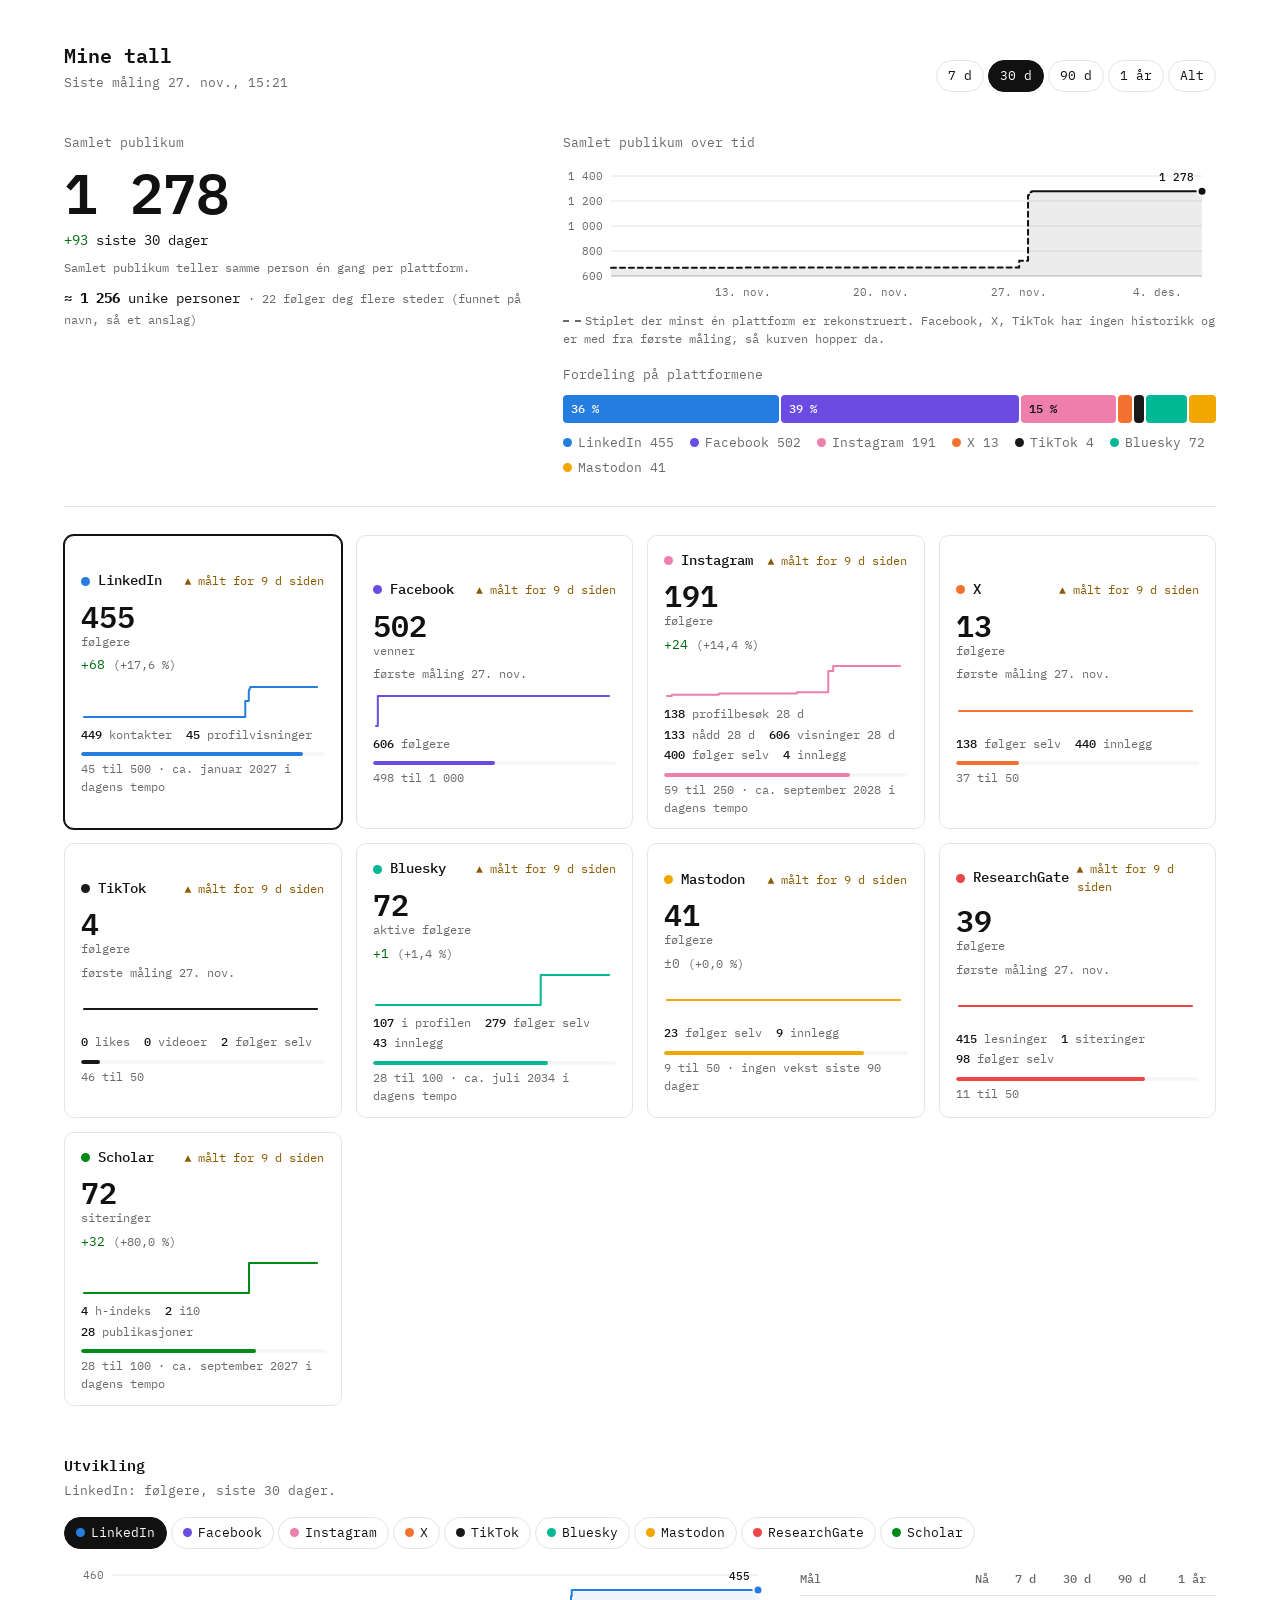
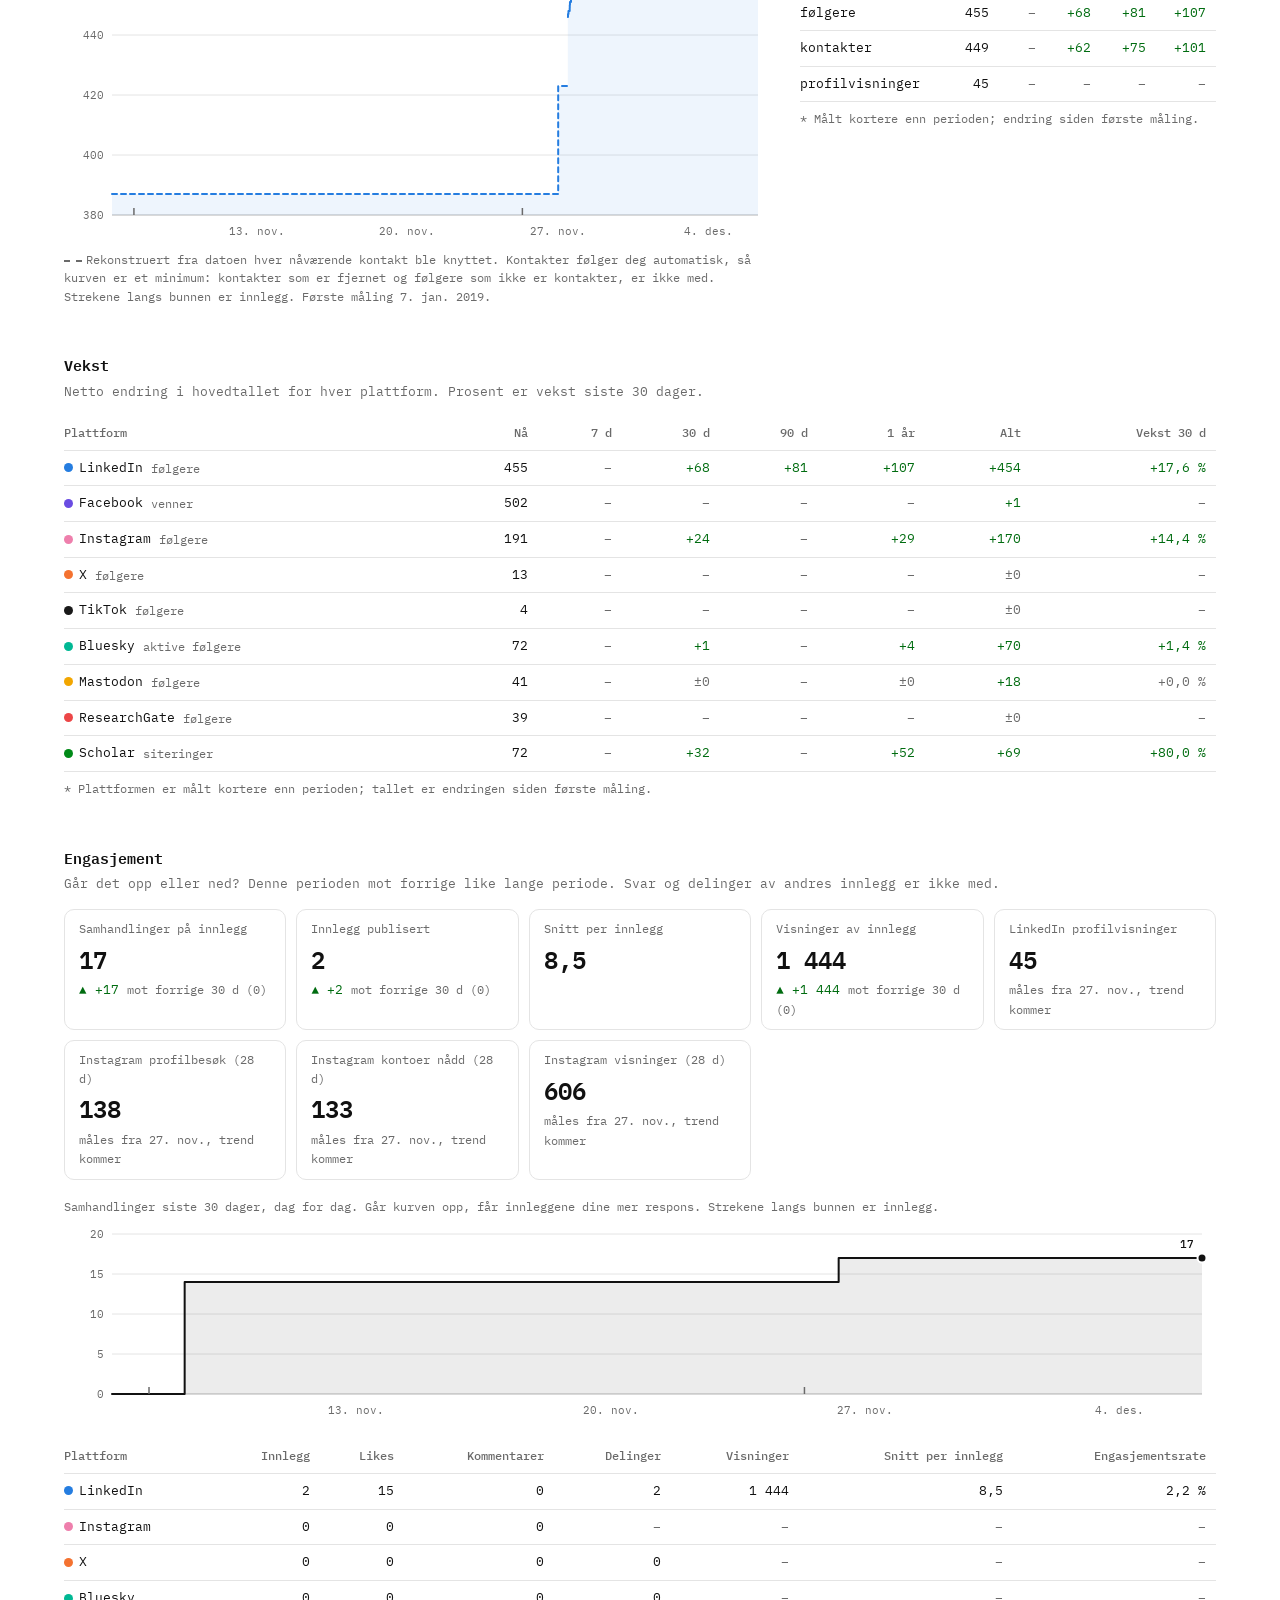
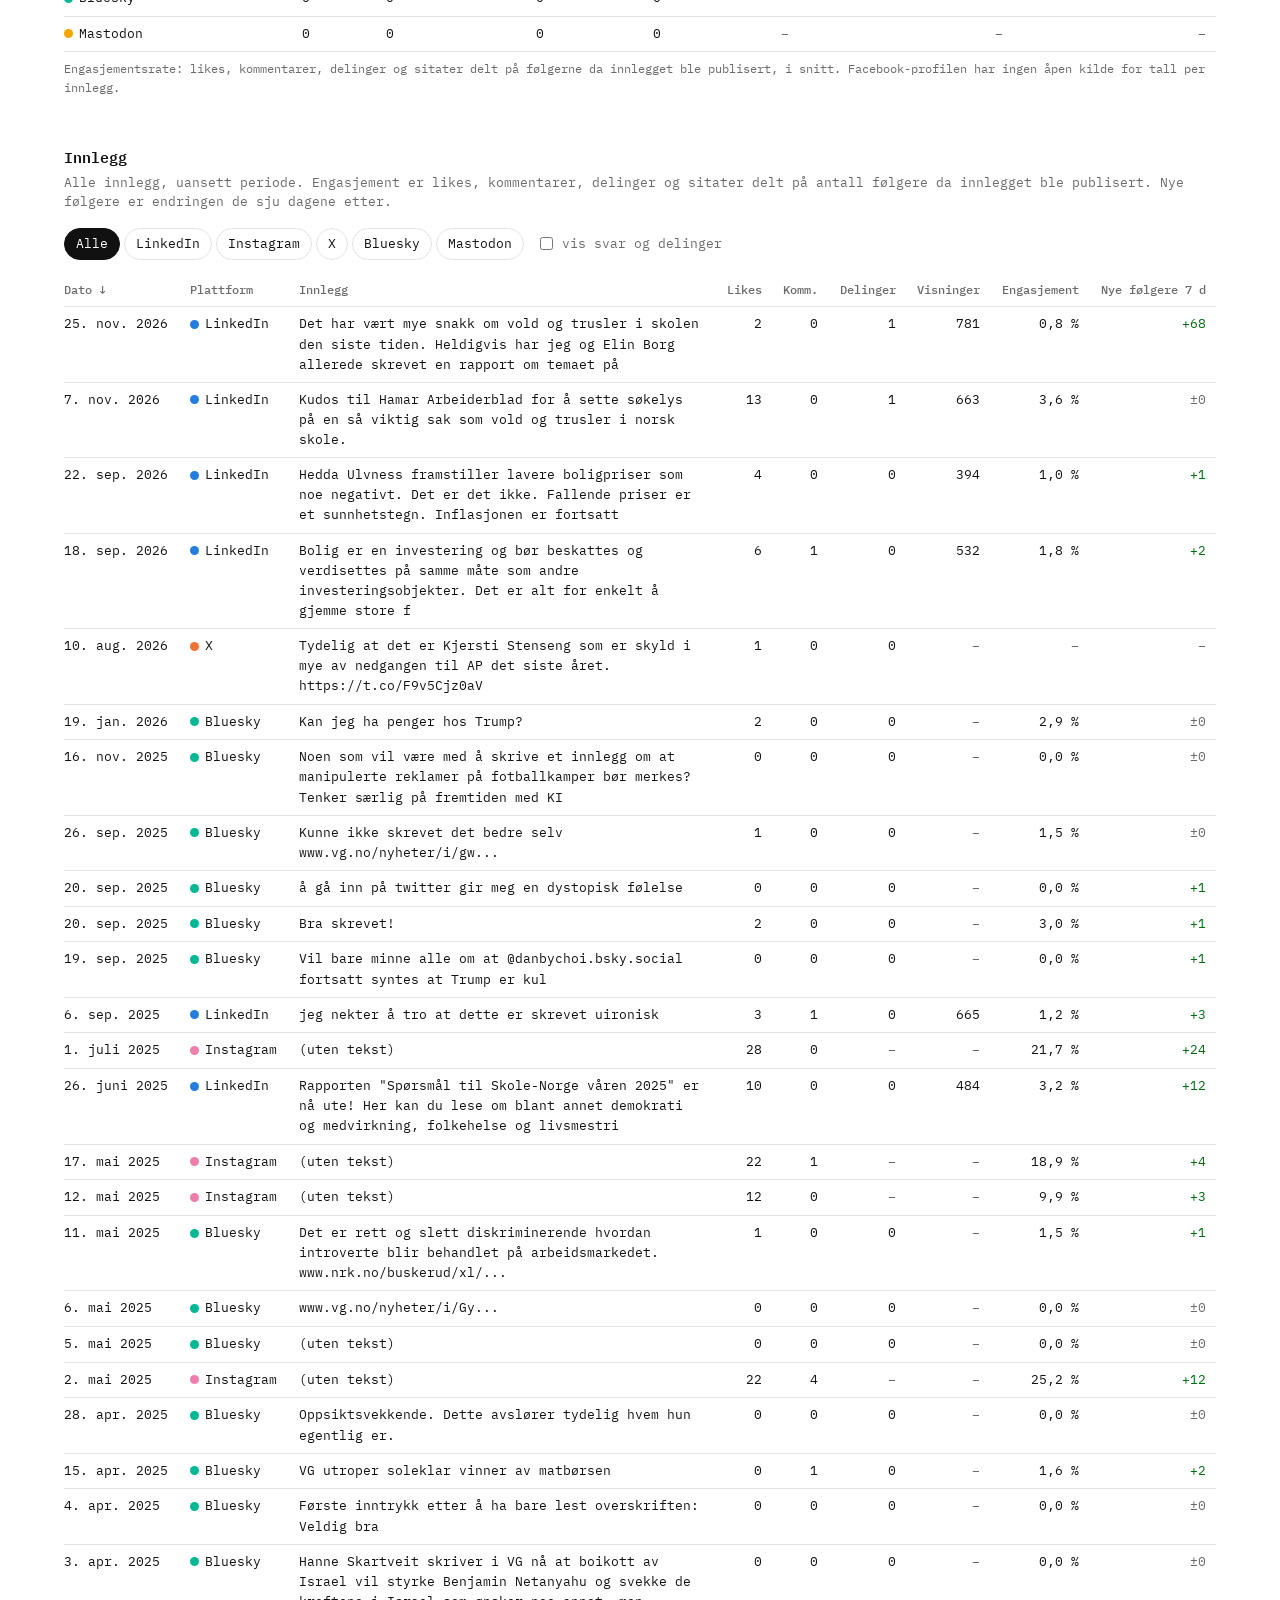
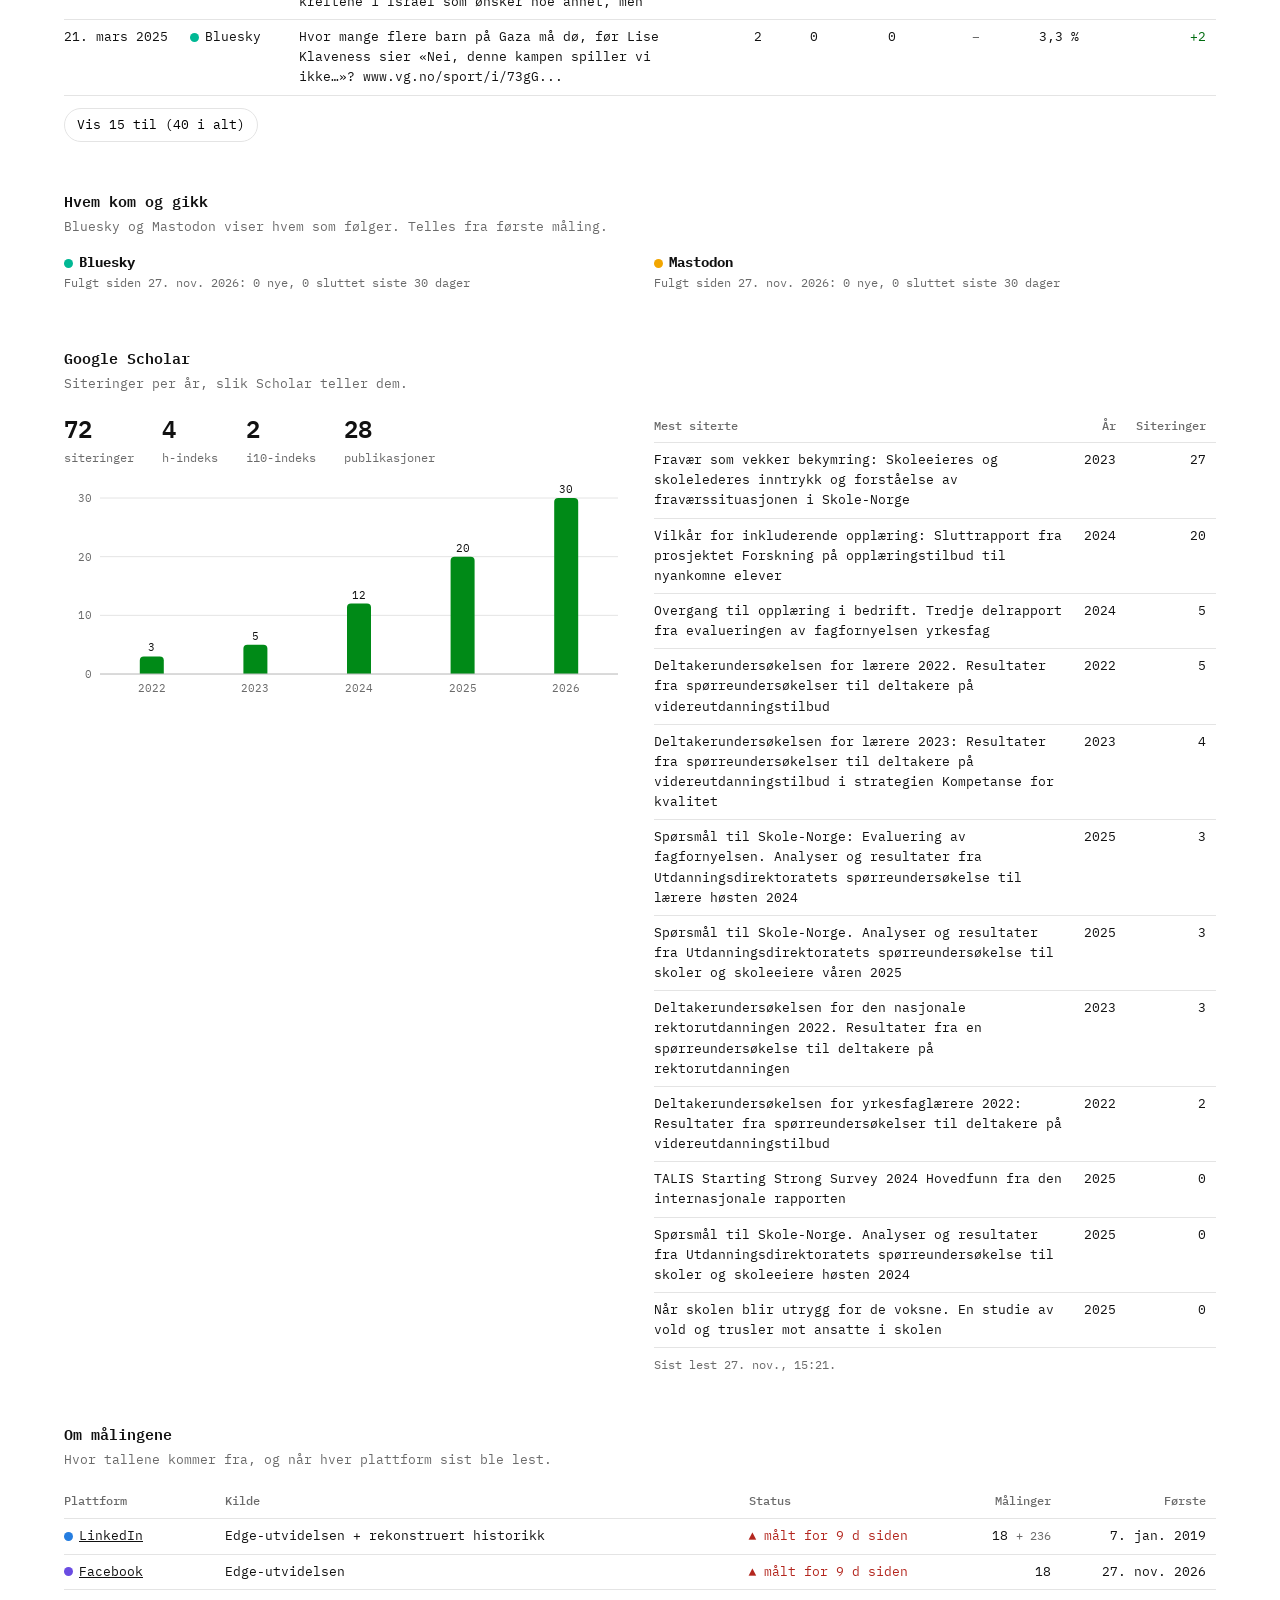
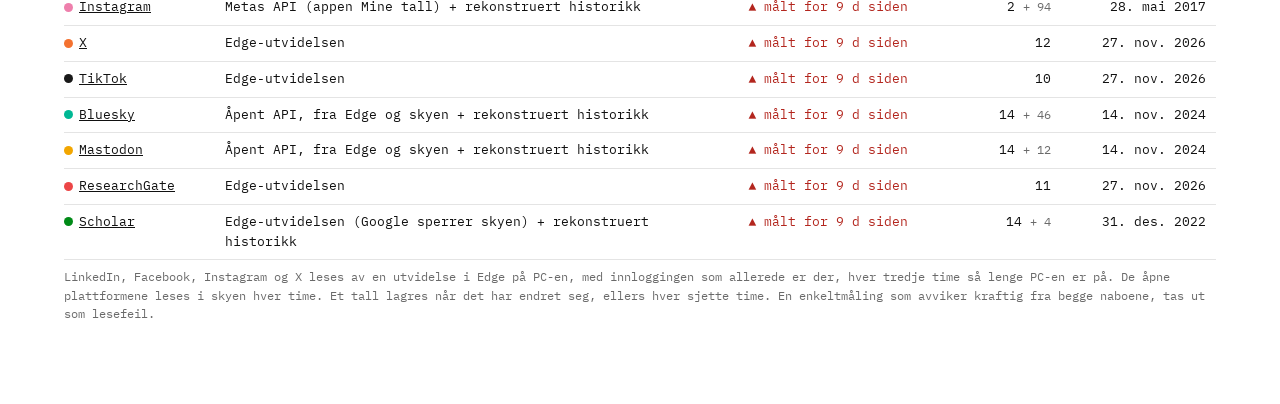
==== commit 2abb8c7a: "Tall: engasjement som nøkkeltall mot forrige periode og kurve for siste 30 dager" ====
--- a/tall/index.html
+++ b/tall/index.html
@@ -63,6 +63,10 @@
 .flis svg{display:block;margin-top:8px}
 .flis .sekundaer{display:flex;flex-wrap:wrap;gap:2px 14px;color:var(--gra);font-size:12px;margin-top:6px}
 .flis .sekundaer b{color:var(--blekk);font-weight:500}
+.noktall{display:grid;grid-template-columns:repeat(auto-fill,minmax(210px,1fr));gap:10px}
+.nok{border:1px solid var(--strek);border-radius:10px;padding:10px 14px}
+.nok .nv{font-size:24px;font-weight:600;margin:2px 0}
+.nok .nd{font-size:12.5px}
 .milepael{margin-top:8px;font-size:11.5px;color:var(--gra)}
 .milepael .spor{height:4px;border-radius:2px;background:var(--plan);margin-bottom:4px;overflow:hidden}
 .milepael .spor div{height:100%;border-radius:2px}
@@ -168,7 +172,9 @@
   <div class="rull" id="vekst"></div>
 
   <h2>Engasjement</h2>
-  <p class="h2under" id="engUnder">Innlegg publisert i perioden og responsen på dem. Svar og delinger av andres innlegg er ikke med.</p>
+  <p class="h2under" id="engUnder">Går det opp eller ned? Denne perioden mot forrige like lange periode. Svar og delinger av andres innlegg er ikke med.</p>
+  <div class="noktall" id="engTall"></div>
+  <div class="liten" style="margin:18px 0 6px">Samhandlinger siste 30 dager, dag for dag. Går kurven opp, får innleggene dine mer respons. Strekene langs bunnen er innlegg.</div>
   <div class="graf" id="engGraf" style="margin-bottom:18px"></div>
   <div class="rull" id="engasjement"></div>
 
@@ -580,38 +586,52 @@
   const m = el.querySelector("#mer"); if (m) m.onclick = () => { S.visAntall += 25; visInnlegg(); };
 }
 
+// Samhandlinger på innlegg publisert i [fra, til)
+function samhandlinger(fra, til) {
+  const a = D.innlegg.filter((x) => !x.svar && x.t >= fra && x.t < til);
+  const sum = (k) => a.reduce((s, x) => s + (Number.isFinite(x[k]) ? x[k] : 0), 0);
+  return { n: a.length, sam: a.reduce((s, x) => s + (x.samlet || 0), 0), vis: sum("visninger") };
+}
+function nokkeltall() {
+  const dager = S.periode, el = document.getElementById("engTall");
+  const naa = NAA, fra = dager == null ? -Infinity : naa - dager * DAG, forrigeFra = dager == null ? null : naa - 2 * dager * DAG;
+  const denne = samhandlinger(fra, naa + 1), forrige = forrigeFra == null ? null : samhandlinger(forrigeFra, fra);
+  // Mål som plattformene selv teller (siste 28 dager / LinkedIns periode): sammenlign siste måling med målingen en periode tilbake
+  const maaling = (pl, m) => { const s = serie(pl, m); const n = siste(s); if (!n) return null; const f = dager == null ? s[0] : verdiVed(s, naa - dager * DAG); return { v: n.v, f: f && f !== n ? f.v : null, s, forste: s[0].t }; };
+  const fliser = [
+    { navn: "Samhandlinger på innlegg", v: denne.sam, f: forrige && forrige.sam, hint: "likes, kommentarer og delinger på innlegg publisert i perioden" },
+    { navn: "Innlegg publisert", v: denne.n, f: forrige && forrige.n },
+    { navn: "Snitt per innlegg", v: denne.n ? denne.sam / denne.n : null, f: forrige && forrige.n ? forrige.sam / forrige.n : null, des: true },
+    { navn: "Visninger av innlegg", v: denne.vis, f: forrige && forrige.vis, hint: "LinkedIn" },
+  ];
+  for (const [pl, m, navn] of [["linkedin", "profilvisninger", "LinkedIn profilvisninger"], ["instagram", "profilbesok_28d", "Instagram profilbesøk (28 d)"], ["instagram", "rekkevidde_28d", "Instagram kontoer nådd (28 d)"], ["instagram", "visninger_28d", "Instagram visninger (28 d)"]]) {
+    const x = maaling(pl, m); if (x) fliser.push({ navn, v: x.v, f: x.f, siden: x.f == null ? x.forste : null });
+  }
+  const tall = (v, des) => v == null ? "–" : des ? pf.format(v) : nf.format(Math.round(v));
+  el.innerHTML = fliser.map((f) => {
+    let d = "";
+    if (f.f != null && f.v != null) {
+      const diff = f.v - f.f, pst = f.f >= 10 ? diff / f.f * 100 : null; // prosent av små tall sier lite
+      d = `<span class="${klasse(diff)}">${diff > 0 ? "▲" : diff < 0 ? "▼" : "●"} ${pst != null ? (pst >= 0 ? "+" : "−") + pf.format(Math.abs(pst)) + " %" : f.des ? (diff >= 0 ? "+" : "−") + pf.format(Math.abs(diff)) : tegn(Math.round(diff))}</span> <span class="liten">mot ${dager == null ? "start" : "forrige " + (dager === 365 ? "år" : dager + " d")} (${tall(f.f, f.des)})</span>`;
+    } else if (f.siden) d = `<span class="liten">måles fra ${datoKort.format(new Date(f.siden))}, trend kommer</span>`;
+    else if (dager == null) d = `<span class="liten">velg en periode for å sammenligne</span>`;
+    return `<div class="nok"><div class="liten">${f.navn}</div><div class="nv">${tall(f.v, f.des)}</div><div class="nd">${d}</div></div>`;
+  }).join("");
+}
 function engasjementGraf(fra) {
   const el = document.getElementById("engGraf");
-  const innl = D.innlegg.filter((x) => !x.svar && Number.isFinite(x.t) && x.t >= fra && x.samlet > 0 || (!x.svar && x.t >= fra));
+  const innl = D.innlegg.filter((x) => !x.svar && Number.isFinite(x.t));
   if (!innl.length) { el.innerHTML = ""; return; }
   const start = Math.max(fra, Math.min(...innl.map((x) => x.t)));
-  const uker = (NAA - start) / DAG <= 120;
-  const noekkel = (t) => { const d = new Date(t); if (uker) { const m = new Date(d); m.setHours(0, 0, 0, 0); m.setDate(m.getDate() - ((m.getDay() + 6) % 7)); return m.getTime(); } return new Date(d.getFullYear(), d.getMonth(), 1).getTime(); };
-  const boter = new Map();
-  for (let t = noekkel(start); t <= NAA; ) { boter.set(t, { v: 0, n: 0, per: {} }); const d = new Date(t); if (uker) d.setDate(d.getDate() + 7); else d.setMonth(d.getMonth() + 1); t = d.getTime(); }
-  for (const x of innl) { const b = boter.get(noekkel(x.t)); if (!b) continue; b.v += x.samlet || 0; b.n++; b.per[x.plattform] = (b.per[x.plattform] || 0) + (x.samlet || 0); }
-  const data = [...boter.entries()];
-  const B = el.clientWidth || 700, H = 190, ml = 40, mr = 8, mt = 16, mb = 26;
-  const maks = Math.max(1, ...data.map(([, b]) => b.v)), yt = pene(0, maks), y1 = yt[yt.length - 1];
-  const band = (B - ml - mr) / data.length, bw = Math.max(2, Math.min(24, band * 0.7));
-  const Y = (v) => mt + (1 - v / y1) * (H - mt - mb);
-  const fmt = new Intl.DateTimeFormat("nb-NO", uker ? { day: "numeric", month: "short" } : { month: "short", year: "2-digit" });
-  const hver = Math.max(1, Math.ceil(data.length / Math.floor((B - ml) / 70)));
-  let g = `<svg width="${B}" height="${H}" role="img" aria-label="Samhandlinger per ${uker ? "uke" : "måned"}">`;
-  for (const t of yt) g += `<line x1="${ml}" x2="${B - mr}" y1="${Y(t)}" y2="${Y(t)}" stroke="var(--strek)"/><text x="${ml - 8}" y="${Y(t) + 4}" text-anchor="end">${nf.format(t)}</text>`;
-  data.forEach(([t, b], i) => {
-    const x = ml + band * i + (band - bw) / 2, y = Y(b.v), h = H - mb - y, r = Math.min(4, h);
-    const tips = `${uker ? "Uken fra " : ""}${fmt.format(new Date(t))}: ${nf.format(b.v)} samhandlinger på ${b.n} innlegg` + Object.entries(b.per).map(([pl, v]) => `\n${P[pl].navn}: ${nf.format(v)}`).join("");
-    g += `<rect x="${ml + band * i}" y="${mt}" width="${band}" height="${H - mt - mb}" fill="transparent"><title>${tips}</title></rect>`;
-    if (h > 0) g += `<path d="M${x},${H - mb} V${y + r} Q${x},${y} ${x + r},${y} H${x + bw - r} Q${x + bw},${y} ${x + bw},${y + r} V${H - mb} Z" fill="#111" pointer-events="none"/>`;
-    if (i % hver === 0) g += `<text x="${x + bw / 2}" y="${H - 8}" text-anchor="middle">${fmt.format(new Date(t))}</text>`;
-  });
-  g += `<line x1="${ml}" x2="${B - mr}" y1="${H - mb}" y2="${H - mb}" stroke="var(--akse)"/></svg>`;
-  el.innerHTML = `<div class="liten" style="margin-bottom:6px">Samhandlinger (likes, kommentarer, delinger) per ${uker ? "uke" : "måned"}, etter når innlegget ble publisert. Hold over en søyle for fordeling per plattform.</div>` + g;
+  const steg = (NAA - start) / DAG > 400 ? 7 : 1;
+  const pkt = [];
+  for (let t = start; t <= NAA; t += steg * DAG) pkt.push({ t, v: innl.filter((x) => x.t > t - 30 * DAG && x.t <= t).reduce((s, x) => s + (x.samlet || 0), 0), kilde: "maalt" });
+  linjegraf(el, pkt, { farge: "#111111", fra: start, navn: "Samhandlinger siste 30 dager", enhet: "samhandlinger siste 30 dager", hoyde: 200, innlegg: innl.map((x) => ({ t: x.t, tekst: x.tekst || "" })) });
 }
 
 function visEngasjement() {
   const fra = fraTid();
+  nokkeltall();
   engasjementGraf(S.periode == null ? -Infinity : fra);
   const sum = (a, k) => a.reduce((s, x) => s + (Number.isFinite(x[k]) ? x[k] : 0), 0);
   const har = (a, k) => a.some((x) => Number.isFinite(x[k]));
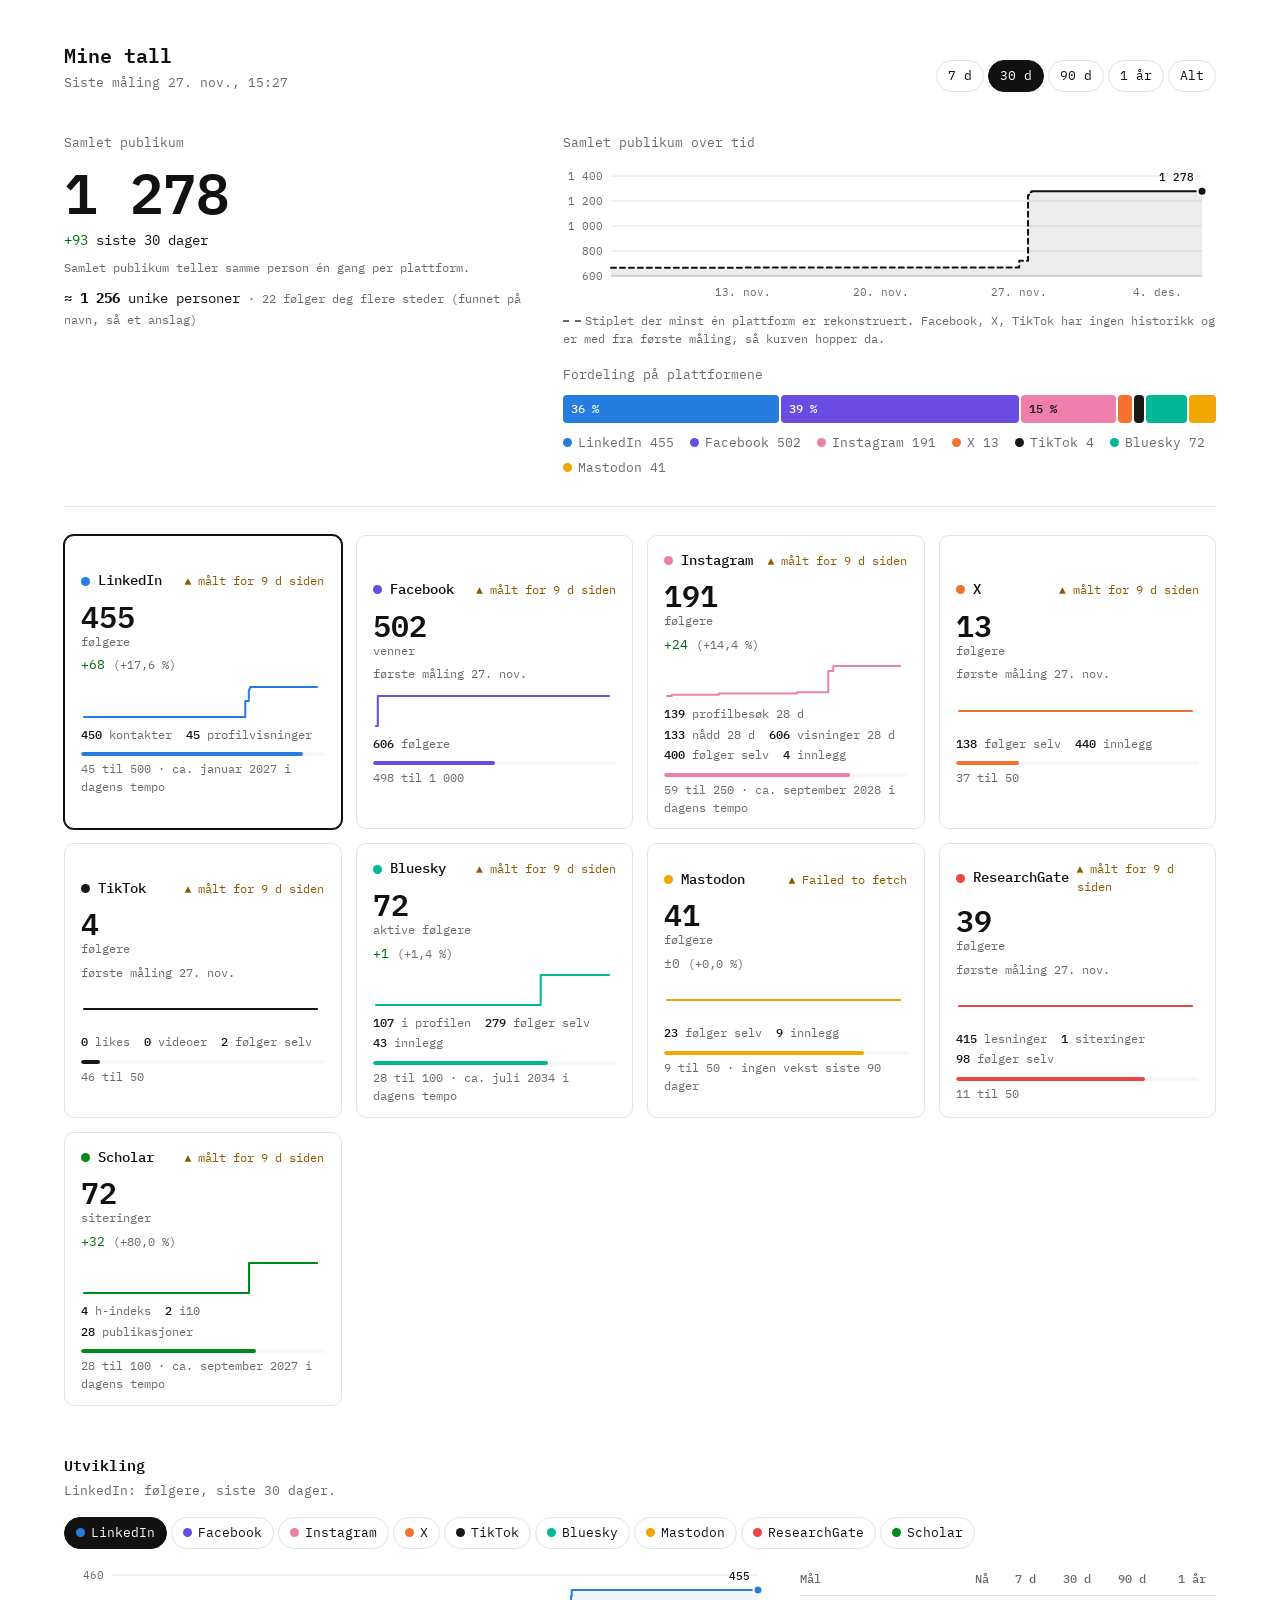
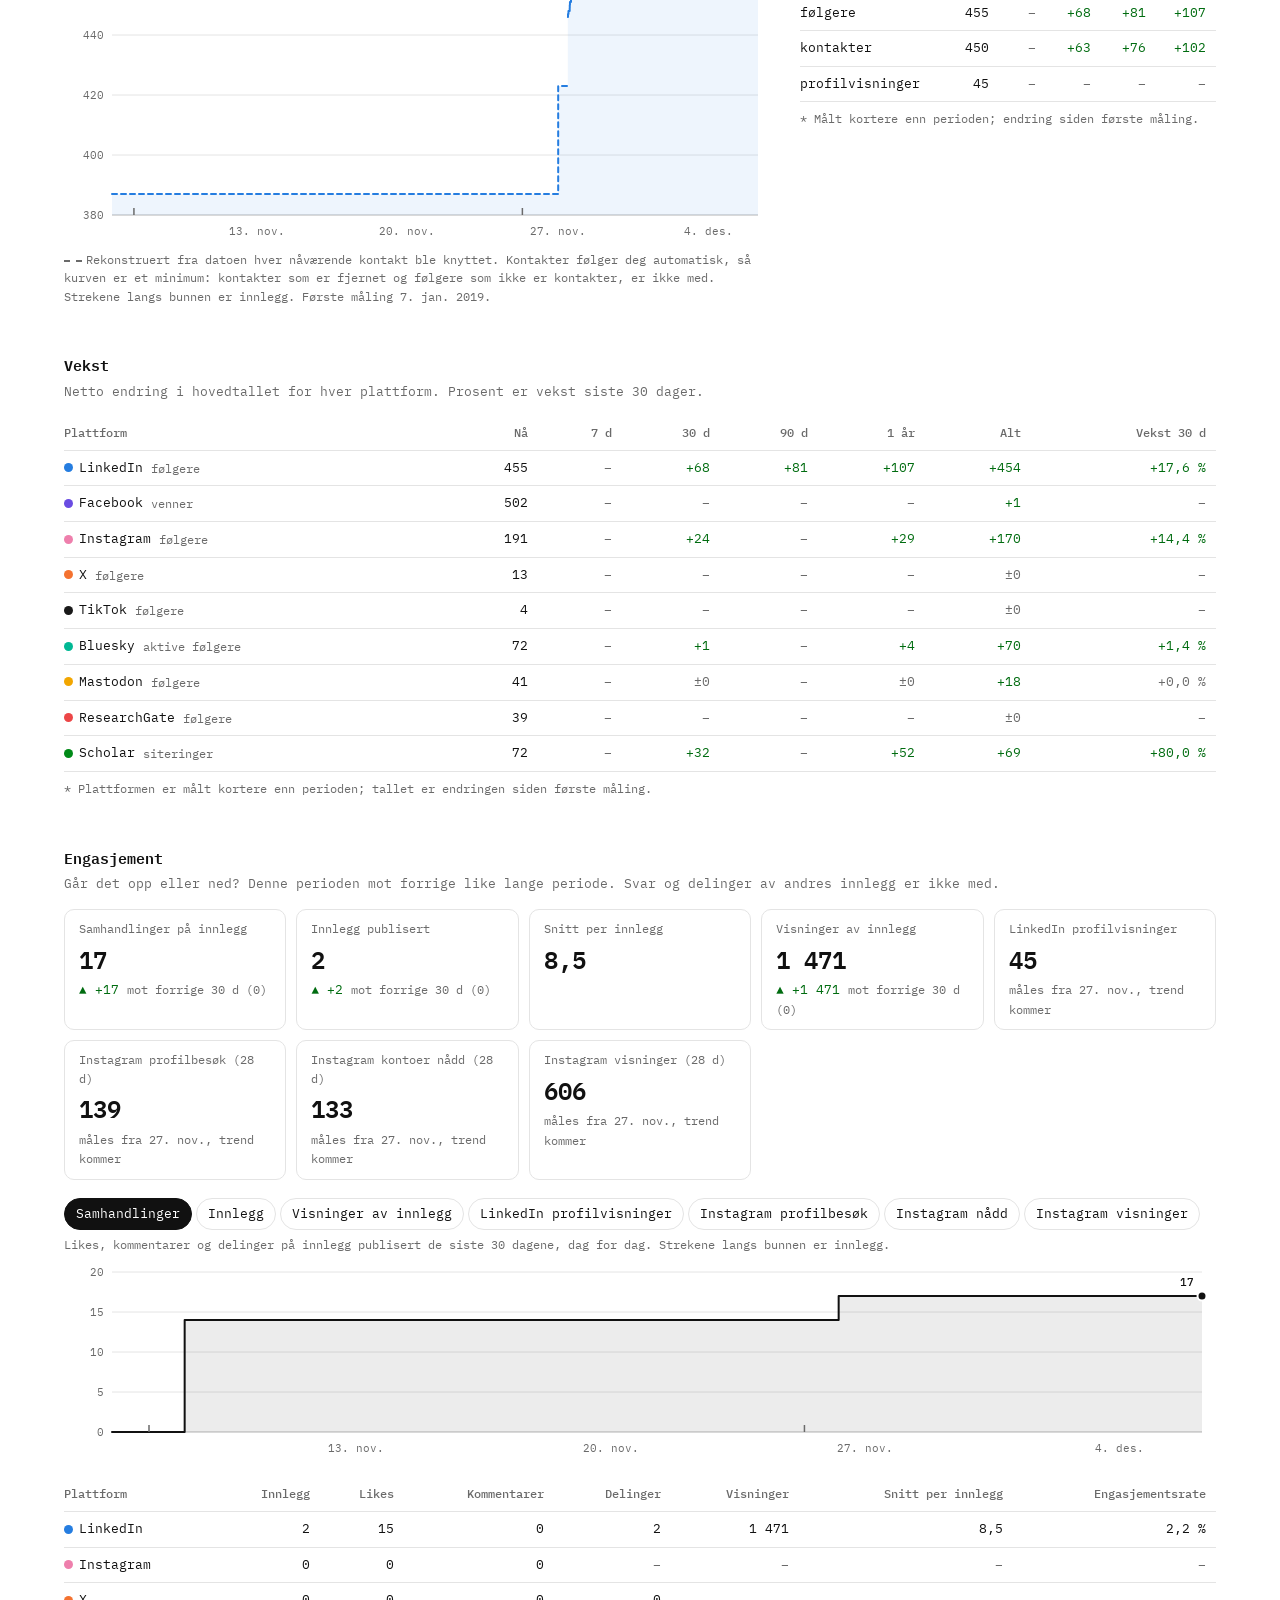
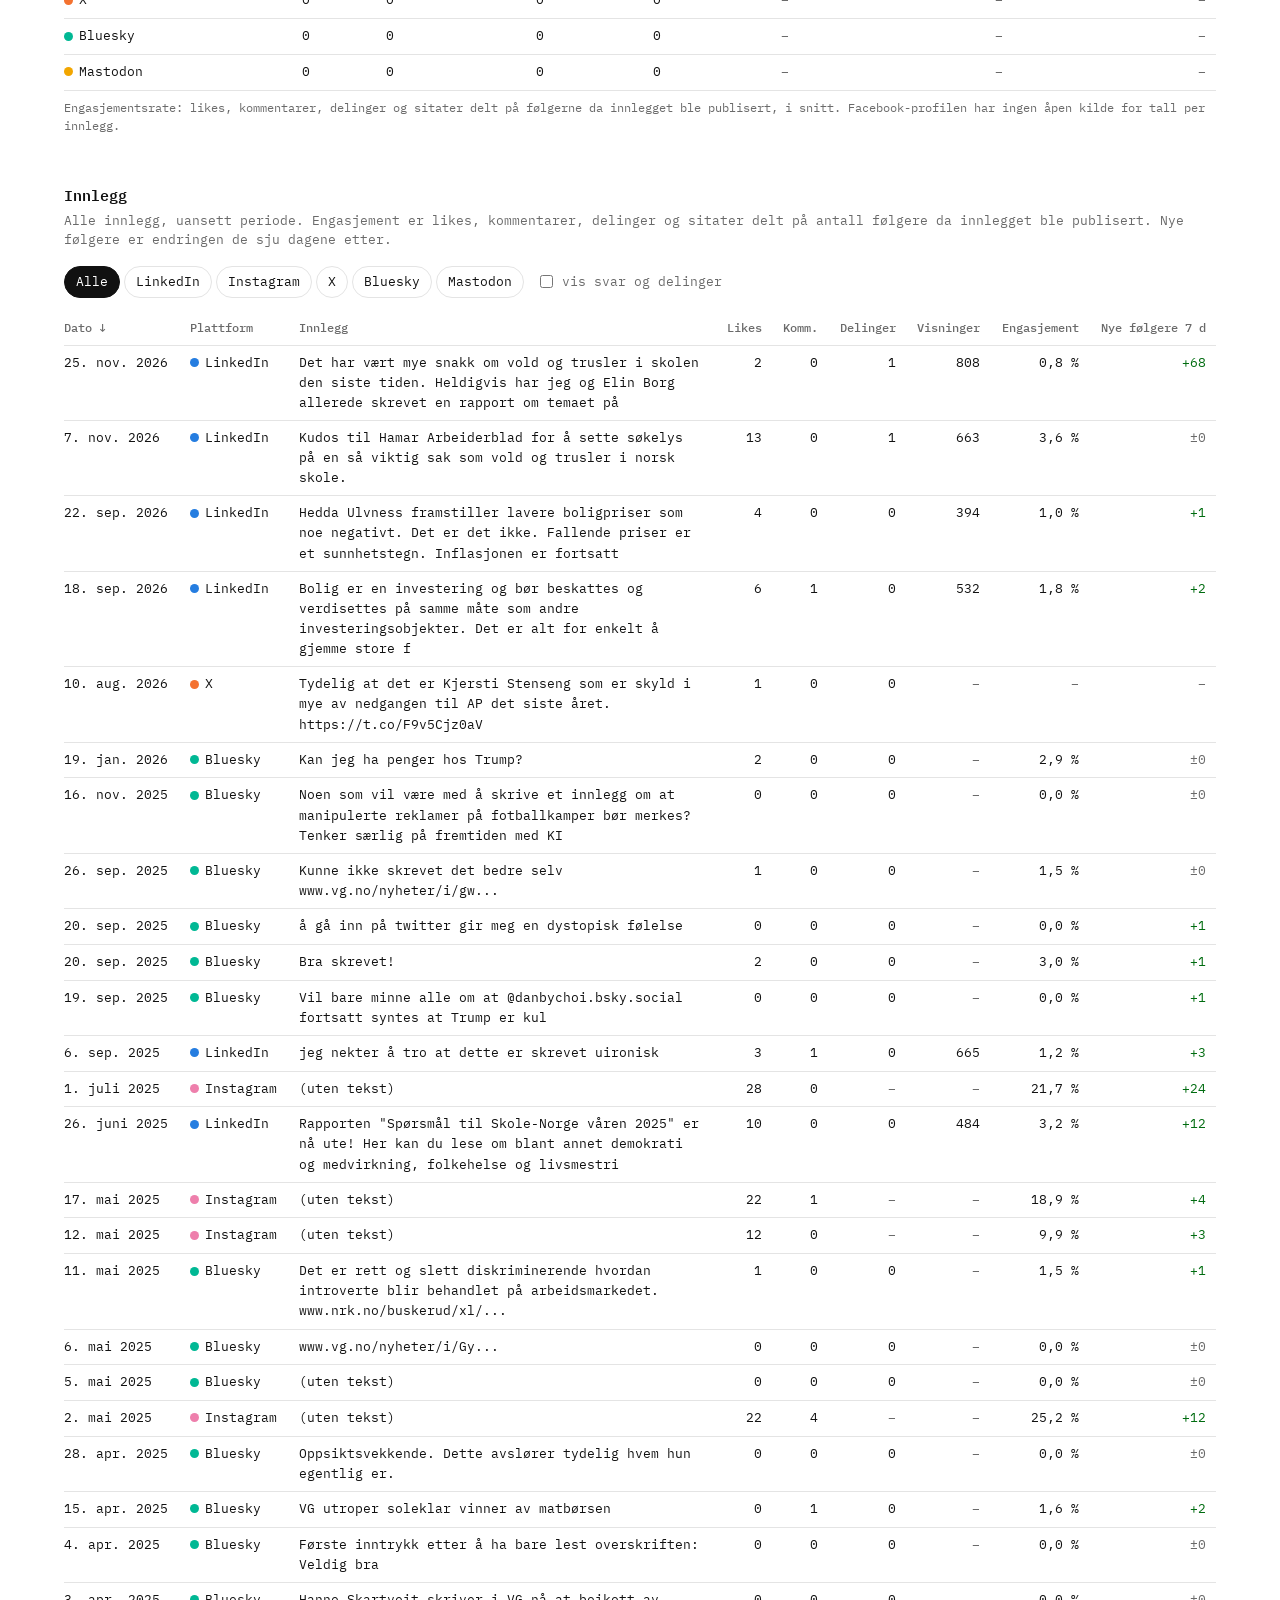
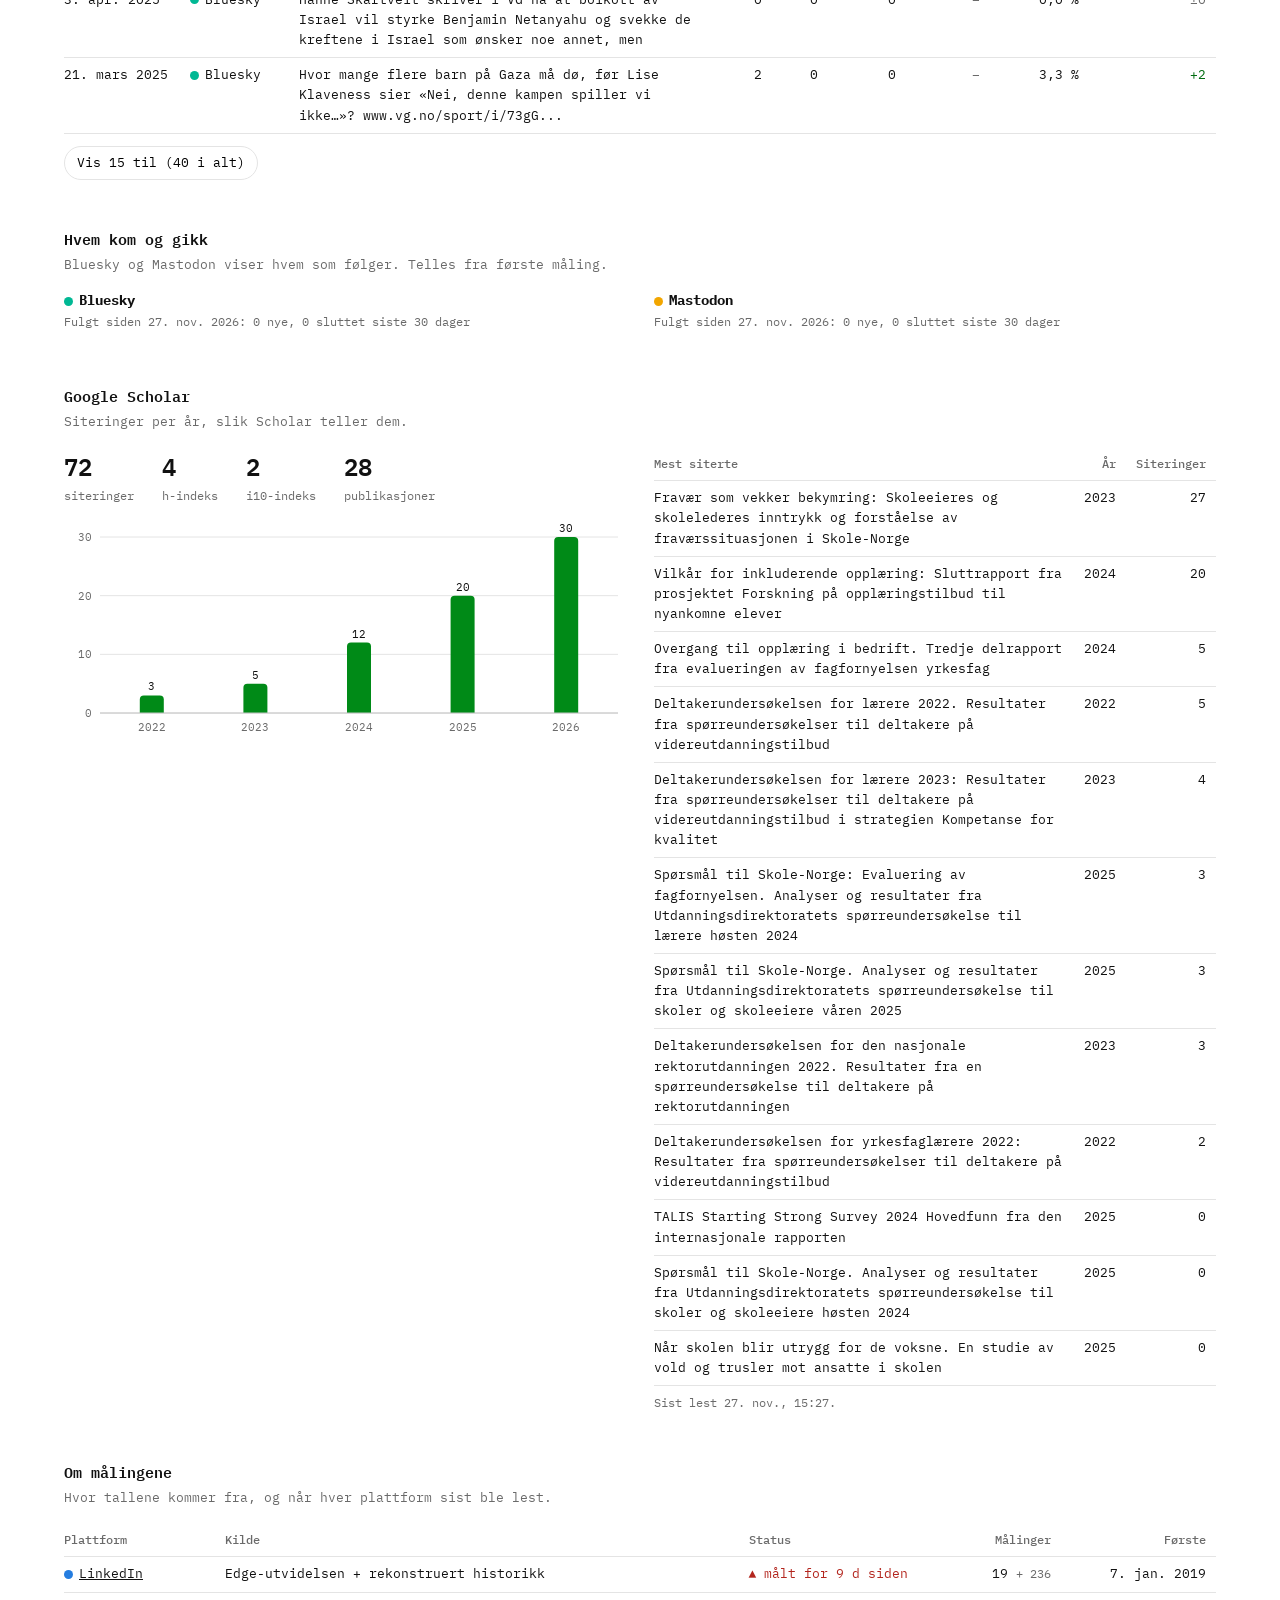
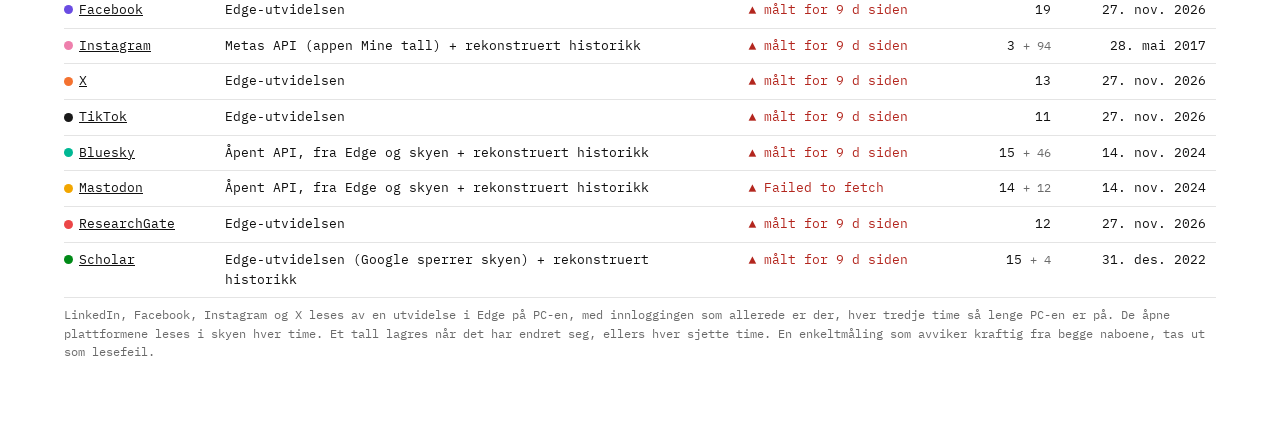
==== commit 3e7f591e: "Tall: velg mål i engasjementsgrafen" ====
--- a/tall/index.html
+++ b/tall/index.html
@@ -174,7 +174,8 @@
   <h2>Engasjement</h2>
   <p class="h2under" id="engUnder">Går det opp eller ned? Denne perioden mot forrige like lange periode. Svar og delinger av andres innlegg er ikke med.</p>
   <div class="noktall" id="engTall"></div>
-  <div class="liten" style="margin:18px 0 6px">Samhandlinger siste 30 dager, dag for dag. Går kurven opp, får innleggene dine mer respons. Strekene langs bunnen er innlegg.</div>
+  <div class="filter" id="engValg" style="margin:18px 0 6px"></div>
+  <div class="liten" id="engForklaring" style="margin-bottom:6px"></div>
   <div class="graf" id="engGraf" style="margin-bottom:18px"></div>
   <div class="rull" id="engasjement"></div>
 
@@ -612,21 +613,40 @@
     let d = "";
     if (f.f != null && f.v != null) {
       const diff = f.v - f.f, pst = f.f >= 10 ? diff / f.f * 100 : null; // prosent av små tall sier lite
+      if (dager == null) { d = `<span class="liten">«Alt» er hele perioden, uten sammenligning</span>`; return `<div class="nok"><div class="liten">${f.navn}</div><div class="nv">${tall(f.v, f.des)}</div><div class="nd">${d}</div></div>`; }
       d = `<span class="${klasse(diff)}">${diff > 0 ? "▲" : diff < 0 ? "▼" : "●"} ${pst != null ? (pst >= 0 ? "+" : "−") + pf.format(Math.abs(pst)) + " %" : f.des ? (diff >= 0 ? "+" : "−") + pf.format(Math.abs(diff)) : tegn(Math.round(diff))}</span> <span class="liten">mot ${dager == null ? "start" : "forrige " + (dager === 365 ? "år" : dager + " d")} (${tall(f.f, f.des)})</span>`;
     } else if (f.siden) d = `<span class="liten">måles fra ${datoKort.format(new Date(f.siden))}, trend kommer</span>`;
-    else if (dager == null) d = `<span class="liten">velg en periode for å sammenligne</span>`;
+    else if (dager == null) d = `<span class="liten">«Alt» er hele perioden, uten sammenligning</span>`;
     return `<div class="nok"><div class="liten">${f.navn}</div><div class="nv">${tall(f.v, f.des)}</div><div class="nd">${d}</div></div>`;
   }).join("");
 }
+// Hva grafen viser: summer over innlegg (glidende 30 dager) eller tall plattformene selv måler
+const ENGMAAL = [
+  ["samhandlinger", "Samhandlinger", "Likes, kommentarer og delinger på innlegg publisert de siste 30 dagene, dag for dag. Strekene langs bunnen er innlegg."],
+  ["innlegg", "Innlegg", "Antall innlegg publisert de siste 30 dagene, dag for dag."],
+  ["visninger", "Visninger av innlegg", "Visninger av innlegg publisert de siste 30 dagene (LinkedIn), dag for dag."],
+  ["linkedin/profilvisninger", "LinkedIn profilvisninger", "Profilvisninger slik LinkedIn teller dem. Målt fra 27. nov. 2026."],
+  ["instagram/profilbesok_28d", "Instagram profilbesøk", "Profilbesøk siste 28 dager, slik Instagram teller dem. Målt fra 27. nov. 2026."],
+  ["instagram/rekkevidde_28d", "Instagram nådd", "Kontoer nådd siste 28 dager. Målt fra 27. nov. 2026."],
+  ["instagram/visninger_28d", "Instagram visninger", "Visninger siste 28 dager. Målt fra 27. nov. 2026."],
+];
 function engasjementGraf(fra) {
   const el = document.getElementById("engGraf");
+  if (!S.engMaal) S.engMaal = "samhandlinger";
+  const valg = document.getElementById("engValg");
+  valg.innerHTML = ENGMAAL.filter(([k]) => !k.includes("/") || serie(...k.split("/")).length).map(([k, n]) => `<button aria-pressed="${S.engMaal === k}" data-k="${k}">${n}</button>`).join("");
+  valg.onclick = (e) => { const b = e.target.closest("button"); if (!b) return; S.engMaal = b.dataset.k; engasjementGraf(fra); };
+  const [k, navn, forkl] = ENGMAAL.find((x) => x[0] === S.engMaal) || ENGMAAL[0];
+  document.getElementById("engForklaring").textContent = forkl;
   const innl = D.innlegg.filter((x) => !x.svar && Number.isFinite(x.t));
+  if (k.includes("/")) { linjegraf(el, serie(...k.split("/")), { farge: "#111111", fra: Number.isFinite(fra) ? fra : undefined, navn, enhet: navn.toLowerCase(), hoyde: 200 }); return; }
   if (!innl.length) { el.innerHTML = ""; return; }
   const start = Math.max(fra, Math.min(...innl.map((x) => x.t)));
   const steg = (NAA - start) / DAG > 400 ? 7 : 1;
+  const verdi = (a) => k === "innlegg" ? a.length : a.reduce((s, x) => s + ((k === "visninger" ? x.visninger : x.samlet) || 0), 0);
   const pkt = [];
-  for (let t = start; t <= NAA; t += steg * DAG) pkt.push({ t, v: innl.filter((x) => x.t > t - 30 * DAG && x.t <= t).reduce((s, x) => s + (x.samlet || 0), 0), kilde: "maalt" });
-  linjegraf(el, pkt, { farge: "#111111", fra: start, navn: "Samhandlinger siste 30 dager", enhet: "samhandlinger siste 30 dager", hoyde: 200, innlegg: innl.map((x) => ({ t: x.t, tekst: x.tekst || "" })) });
+  for (let t = start; t <= NAA; t += steg * DAG) pkt.push({ t, v: verdi(innl.filter((x) => x.t > t - 30 * DAG && x.t <= t)), kilde: "maalt" });
+  linjegraf(el, pkt, { farge: "#111111", fra: start, navn, enhet: navn.toLowerCase() + " siste 30 dager", hoyde: 200, innlegg: innl.map((x) => ({ t: x.t, tekst: x.tekst || "" })) });
 }
 
 function visEngasjement() {
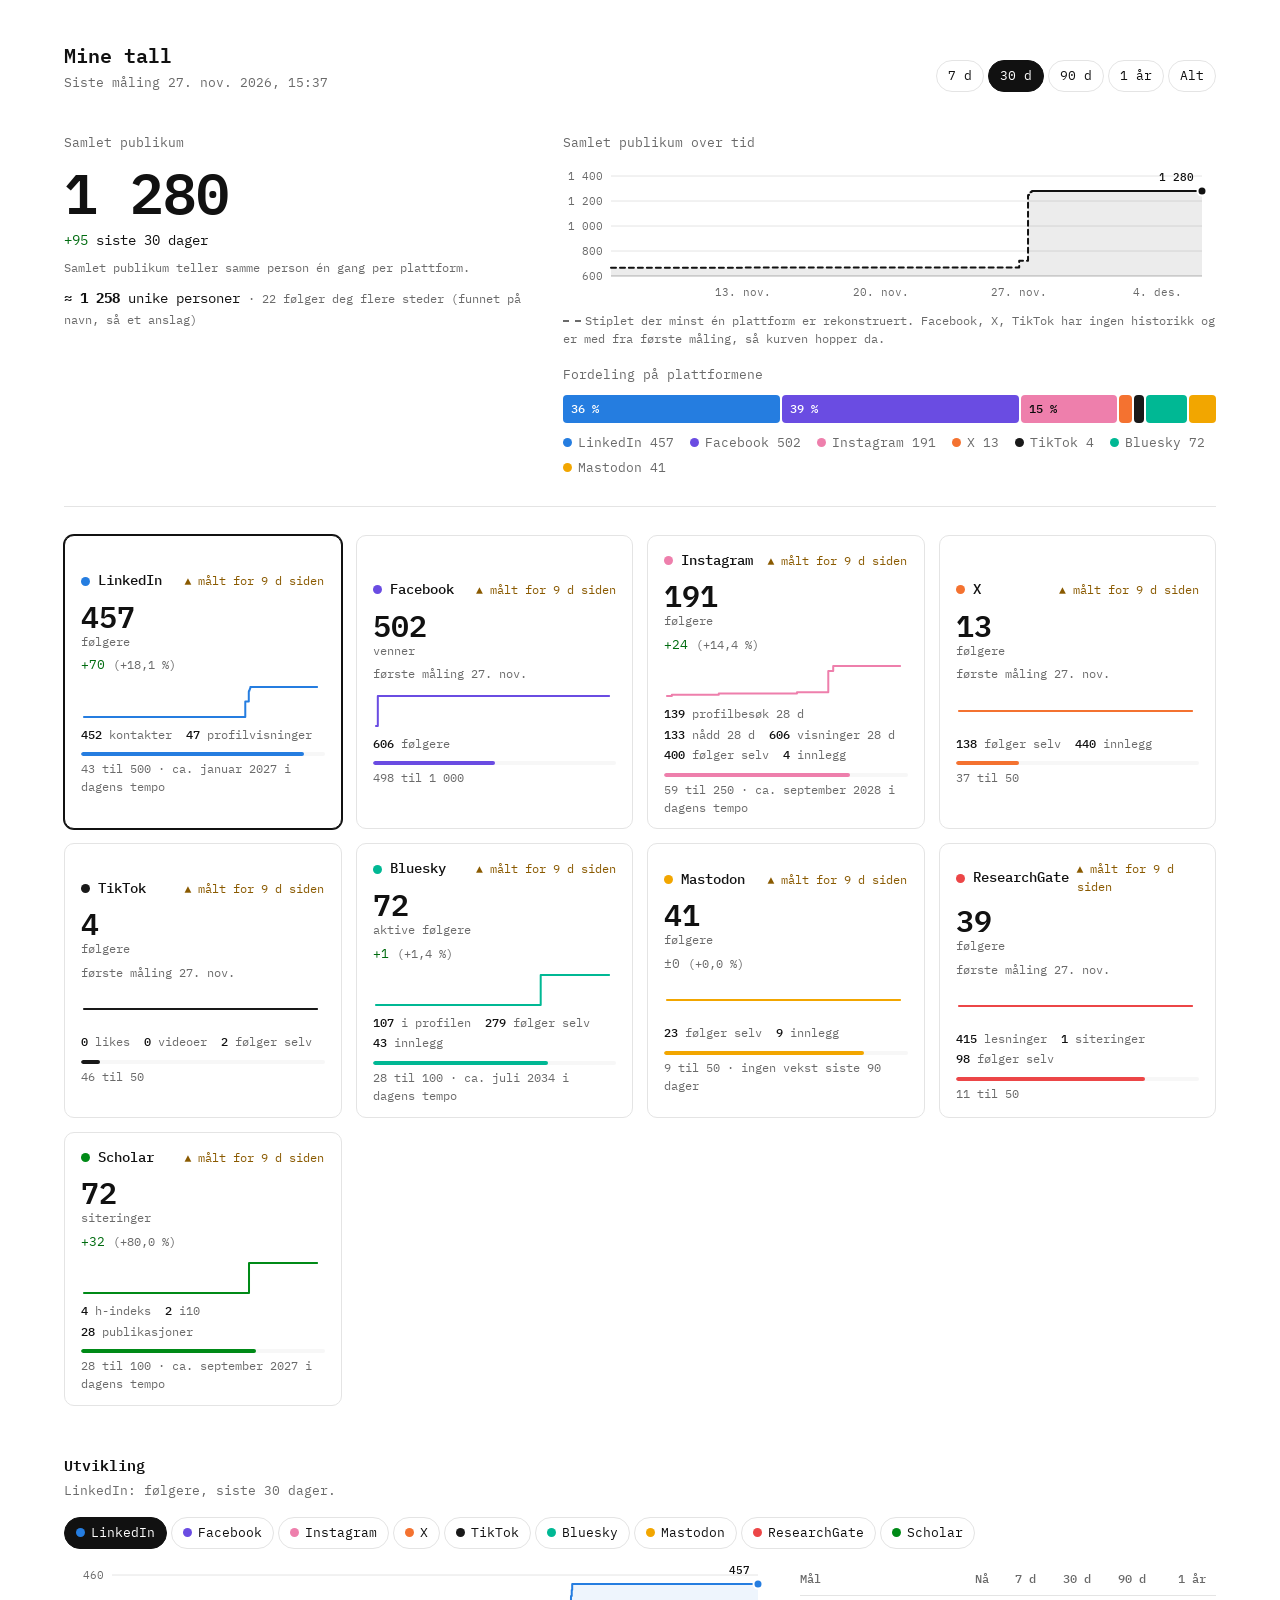
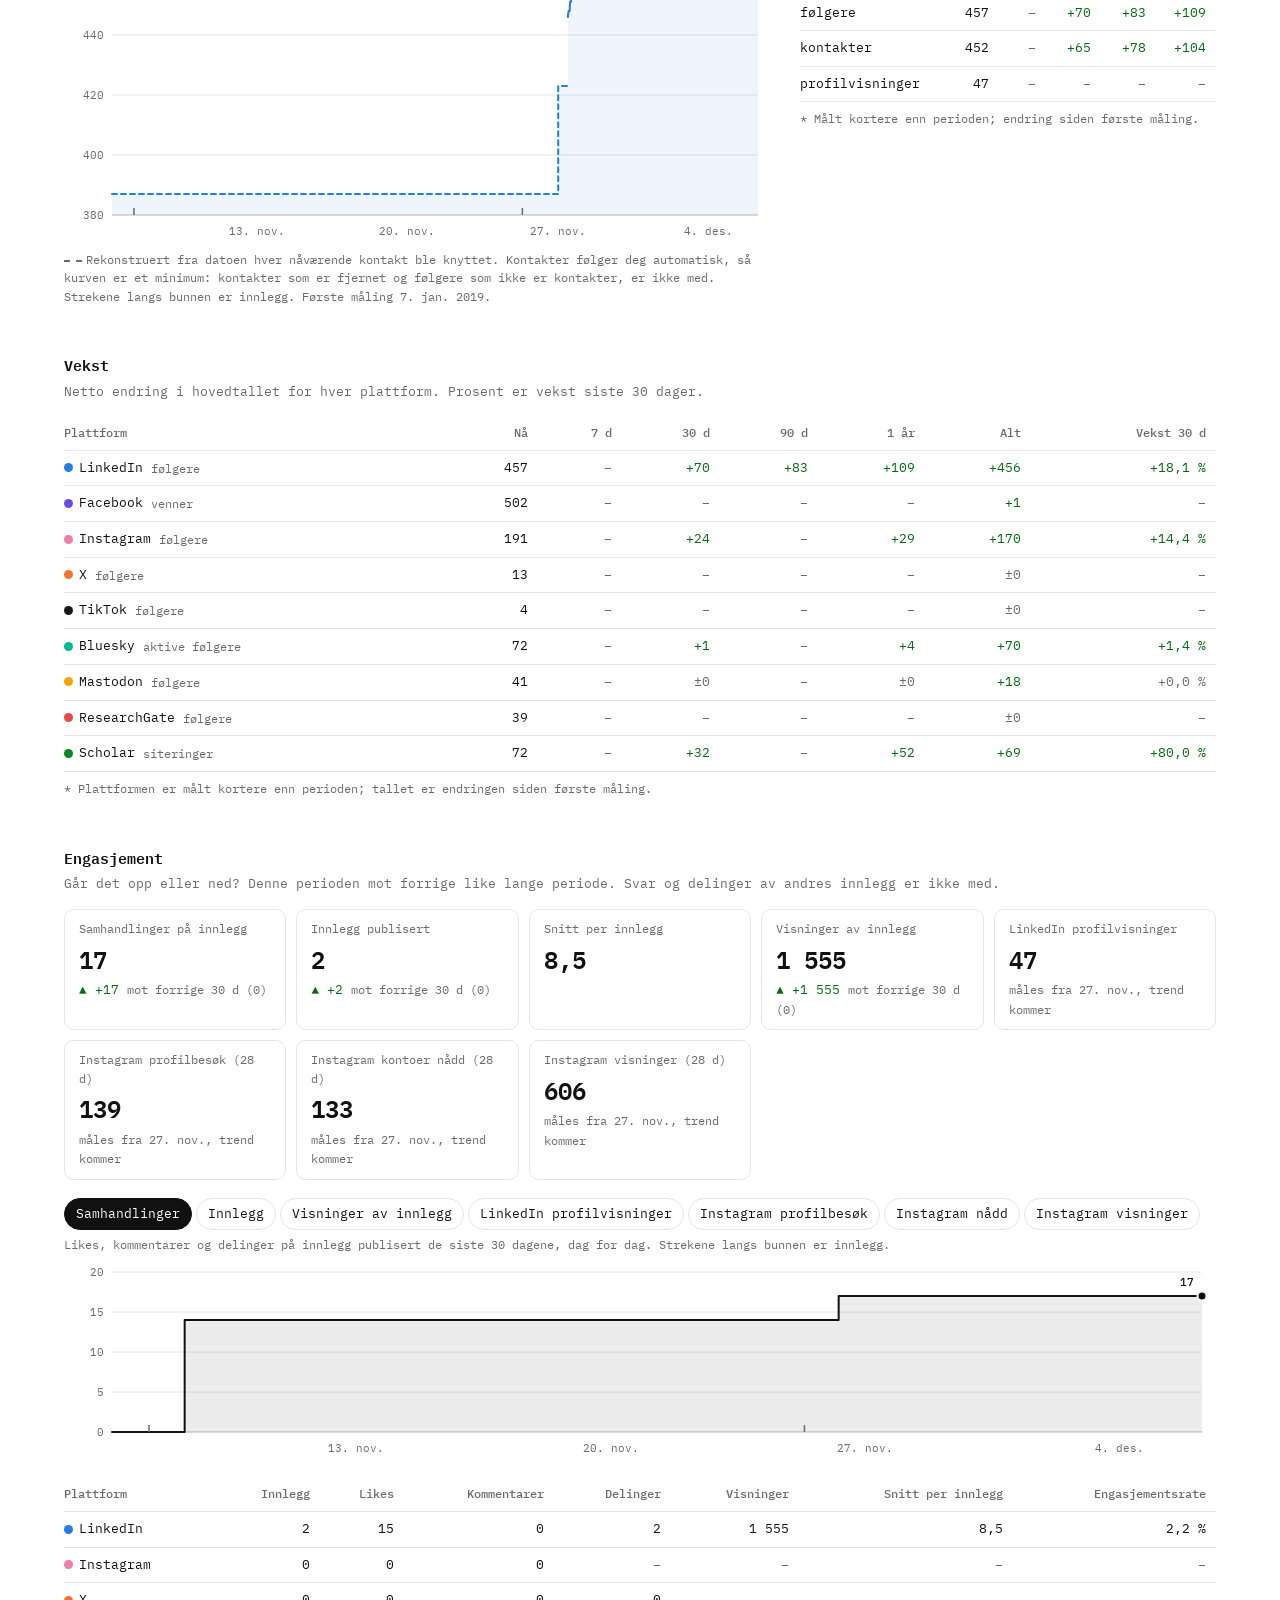
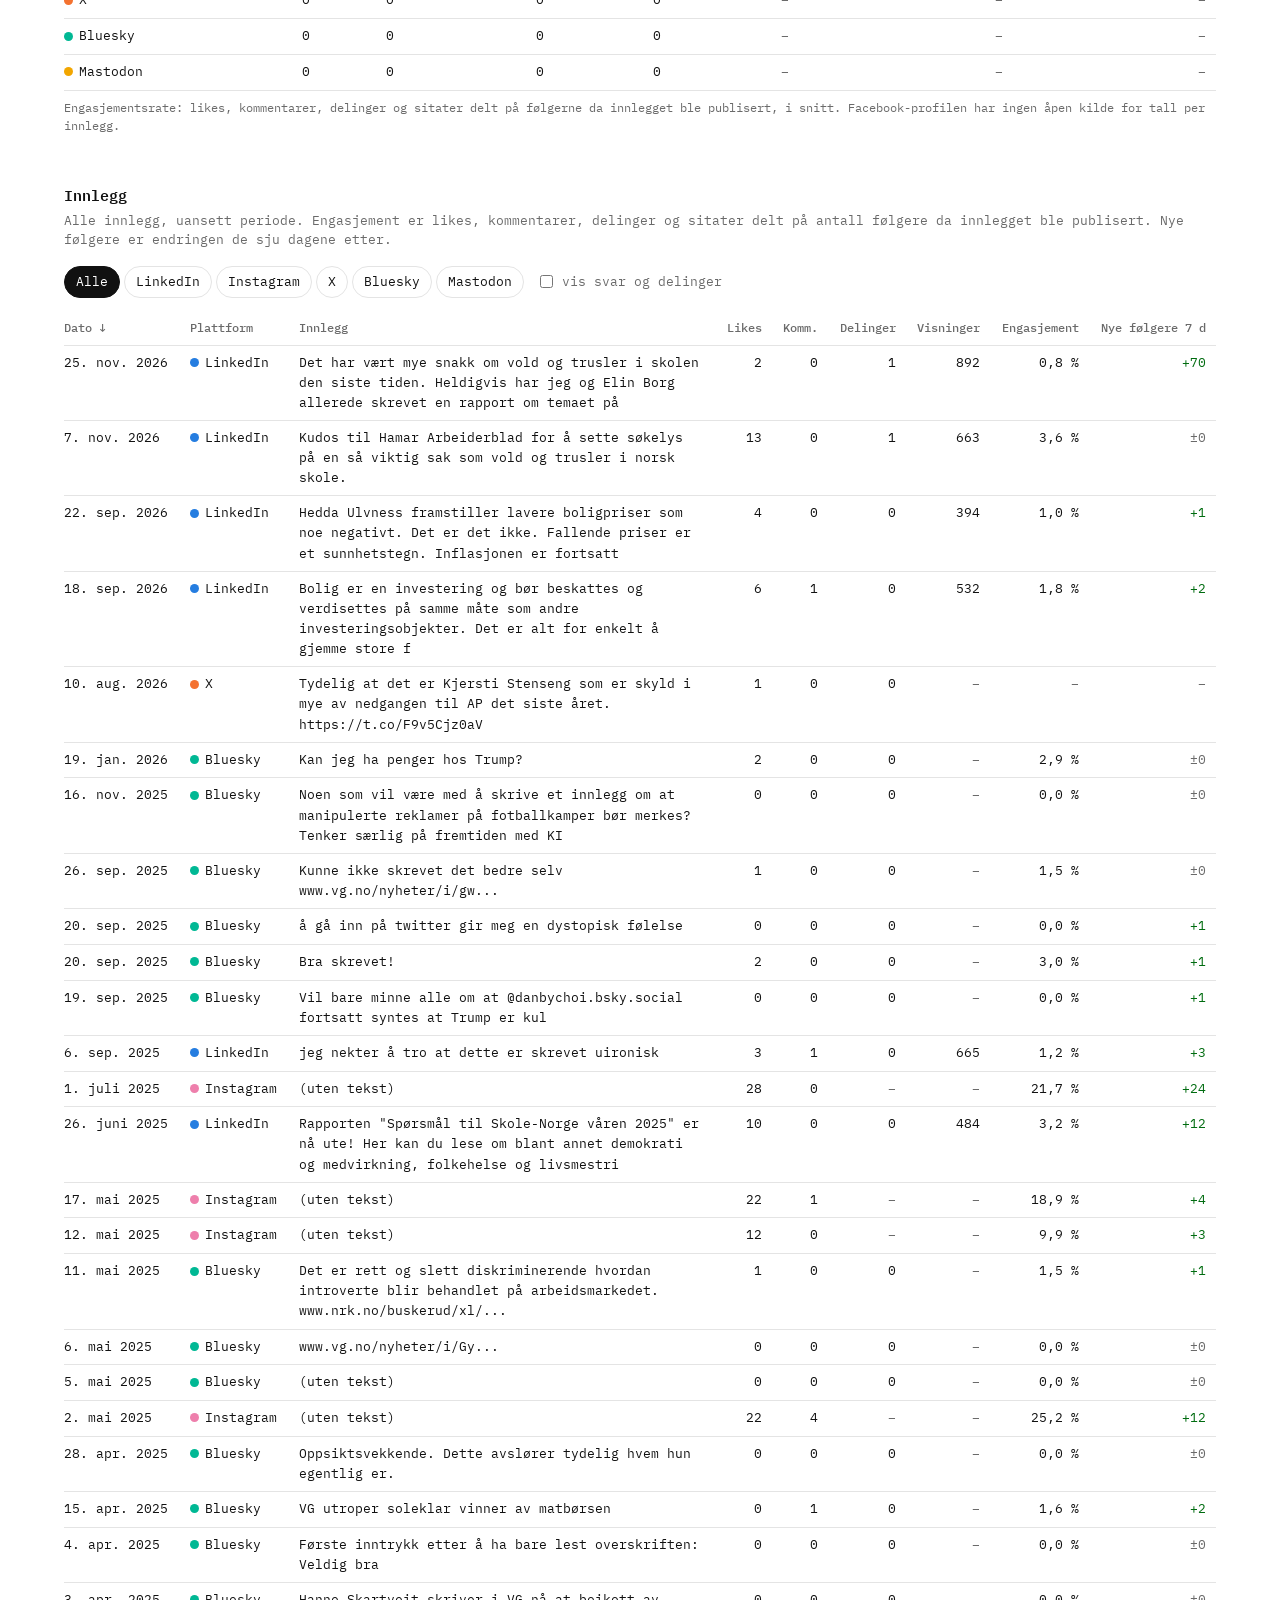
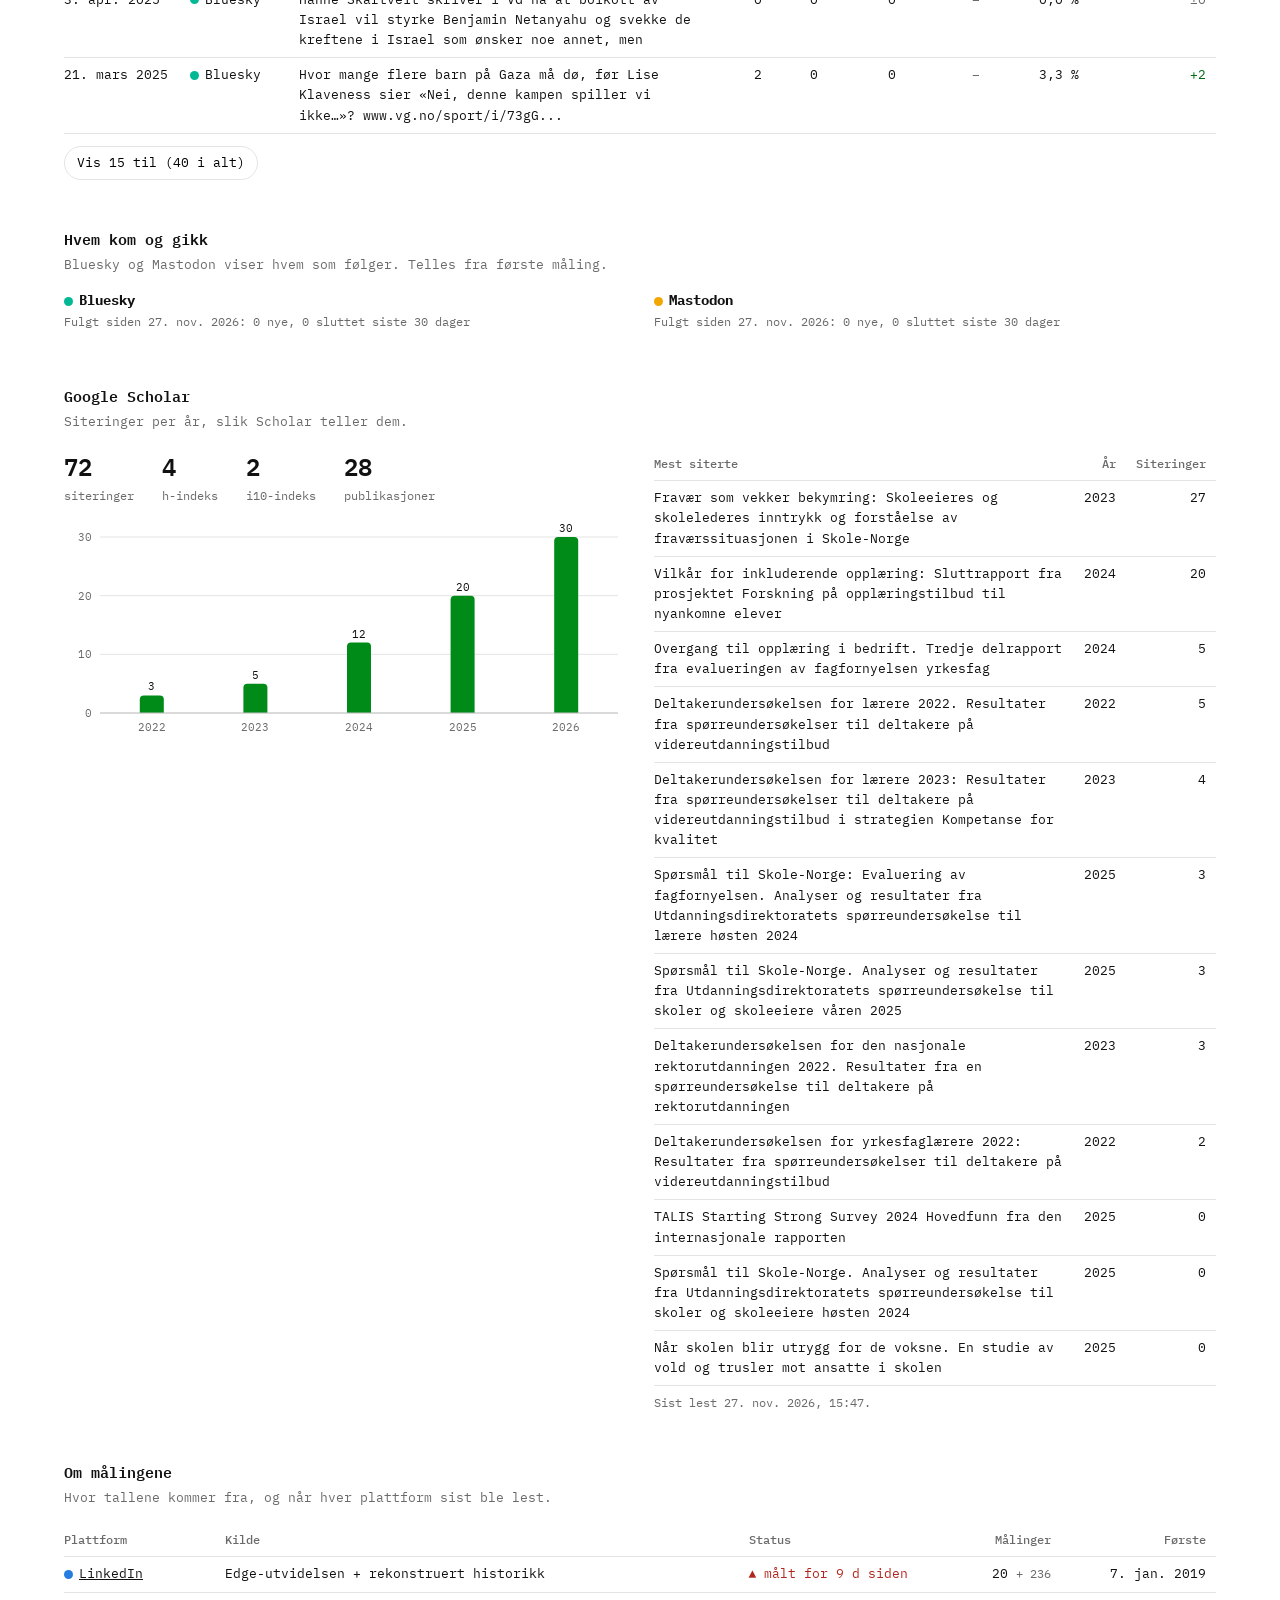
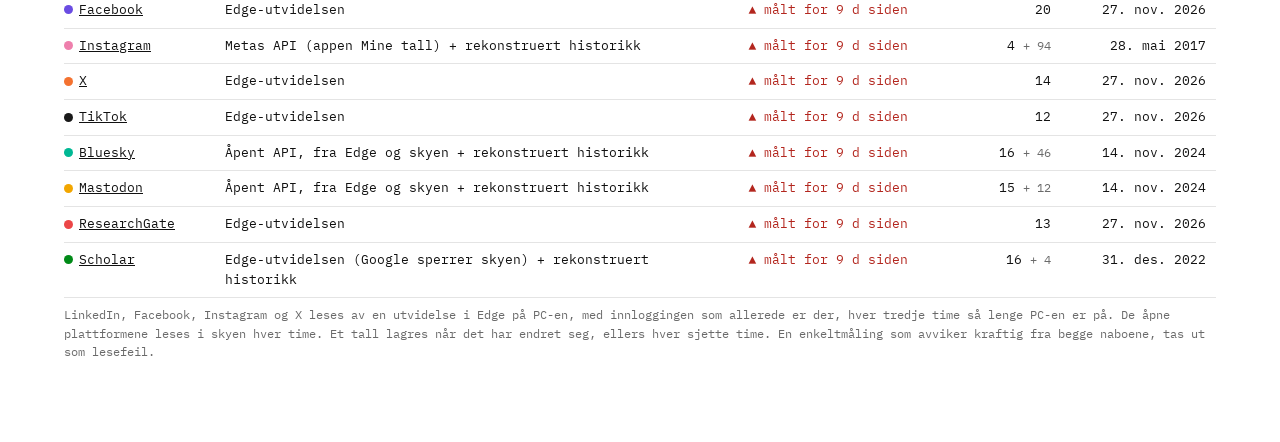
==== commit f027327b: "Tall: årstall i grafenes hover" ====
--- a/tall/index.html
+++ b/tall/index.html
@@ -227,7 +227,7 @@
 const datoKort = new Intl.DateTimeFormat("nb-NO", { day: "numeric", month: "short" });
 const datoAar = new Intl.DateTimeFormat("nb-NO", { day: "numeric", month: "short", year: "numeric" });
 const maaned = new Intl.DateTimeFormat("nb-NO", { month: "short", year: "2-digit" });
-const tidF = new Intl.DateTimeFormat("nb-NO", { day: "numeric", month: "short", hour: "2-digit", minute: "2-digit" });
+const tidF = new Intl.DateTimeFormat("nb-NO", { day: "numeric", month: "short", year: "numeric", hour: "2-digit", minute: "2-digit" });
 
 const S = { periode: 30, valgt: "linkedin", innleggFilter: "alle", visSvar: false, sorter: ["tid", -1], visAntall: 25 };
 try { Object.assign(S, JSON.parse(localStorage.getItem("tall-valg") || "{}")); } catch (e) {}
@@ -379,7 +379,7 @@
     const p = verdiVed(ekte, t) || ekte[0];
     kryss.setAttribute("x1", mx); kryss.setAttribute("x2", mx); kryss.setAttribute("visibility", "visible");
     kp.setAttribute("cx", mx); kp.setAttribute("cy", Y(p.v)); kp.setAttribute("visibility", "visible");
-    let h = `<div class="t">${tidF.format(new Date(t))}</div><b>${nf.format(p.v)}</b> ${esc(o.enhet)}${p.kilde === "rekonstruert" ? ' <span class="t">(rekonstruert)</span>' : ""}`;
+    let h = `<div class="t">${(p.kilde === "rekonstruert" || til - fra > 120 * DAG ? datoAar : tidF).format(new Date(t))}</div><b>${nf.format(p.v)}</b> ${esc(o.enhet)}${p.kilde === "rekonstruert" ? ' <span class="t">(rekonstruert)</span>' : ""}`;
     if (nær) h += `<div class="tekst">Innlegg: ${esc(nær.tekst.slice(0, 120))}</div>`;
     visTips(h, e.clientX, e.clientY);
   });
